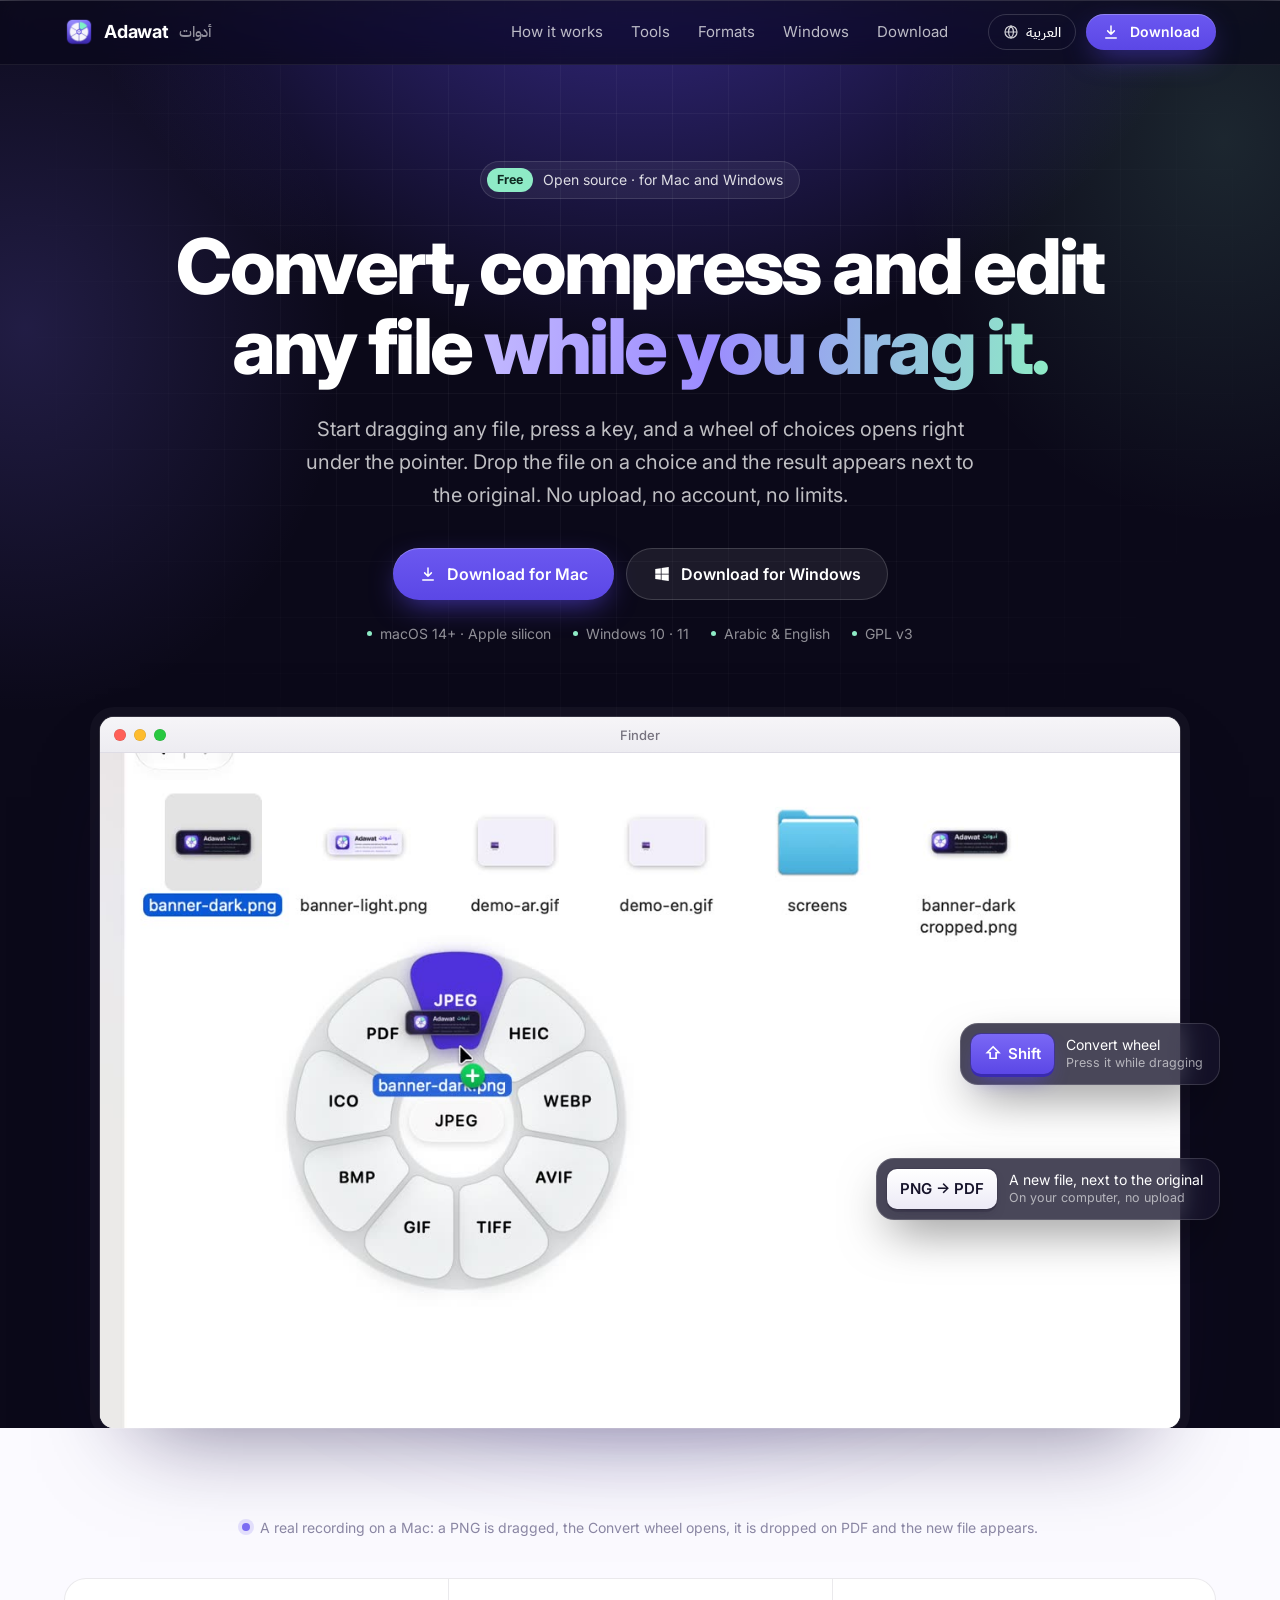
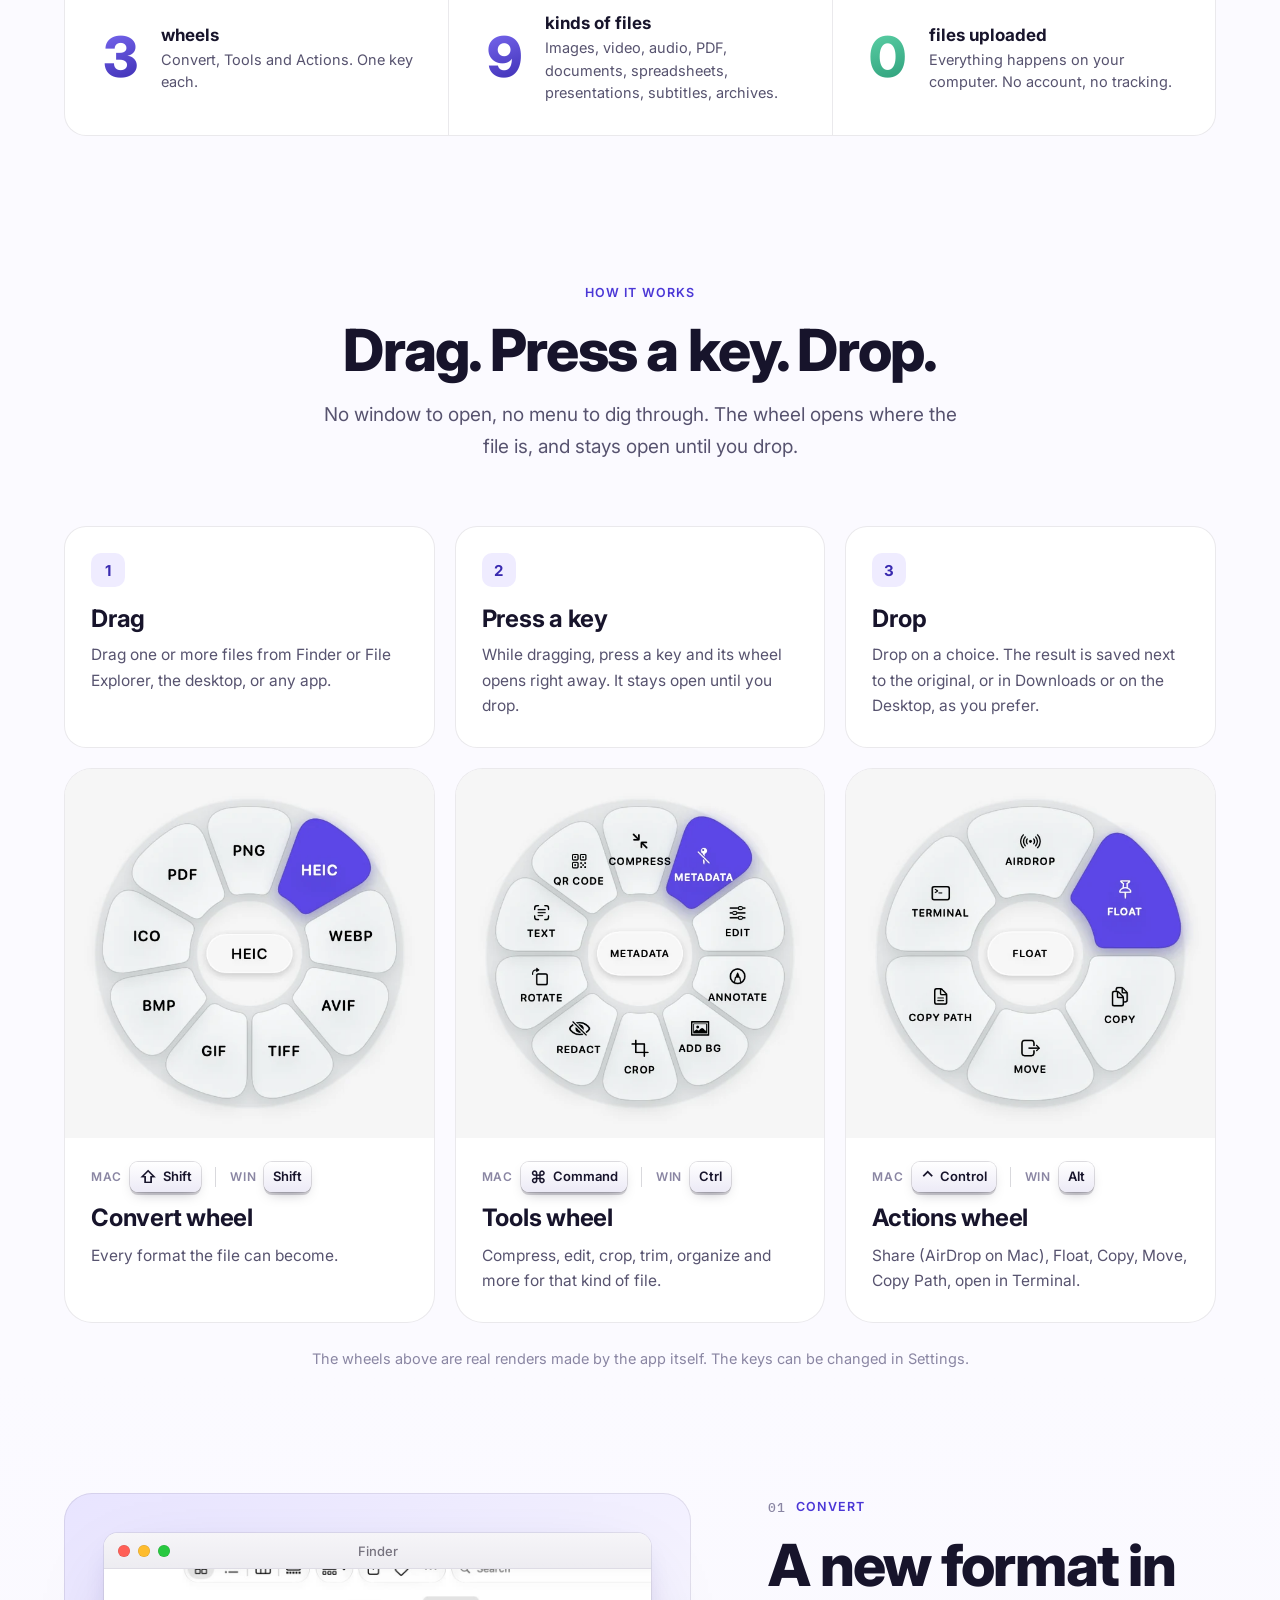
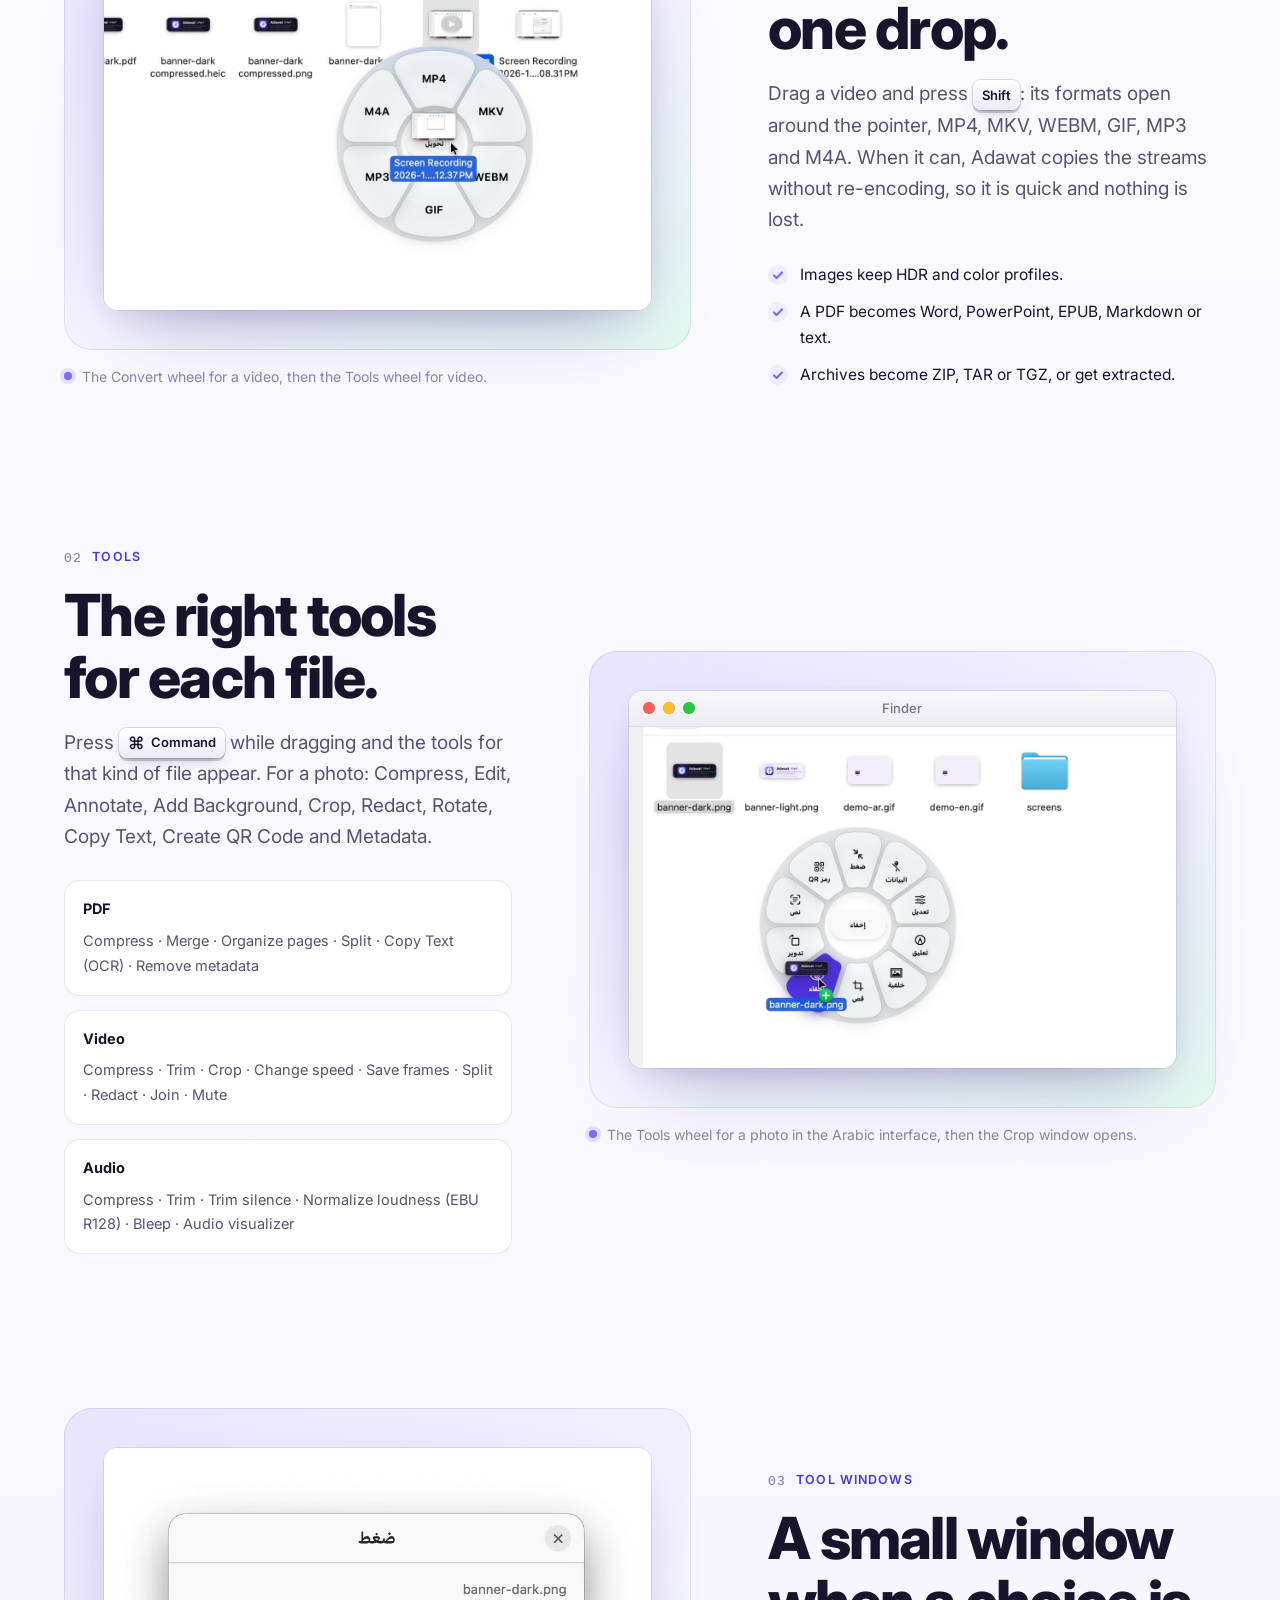
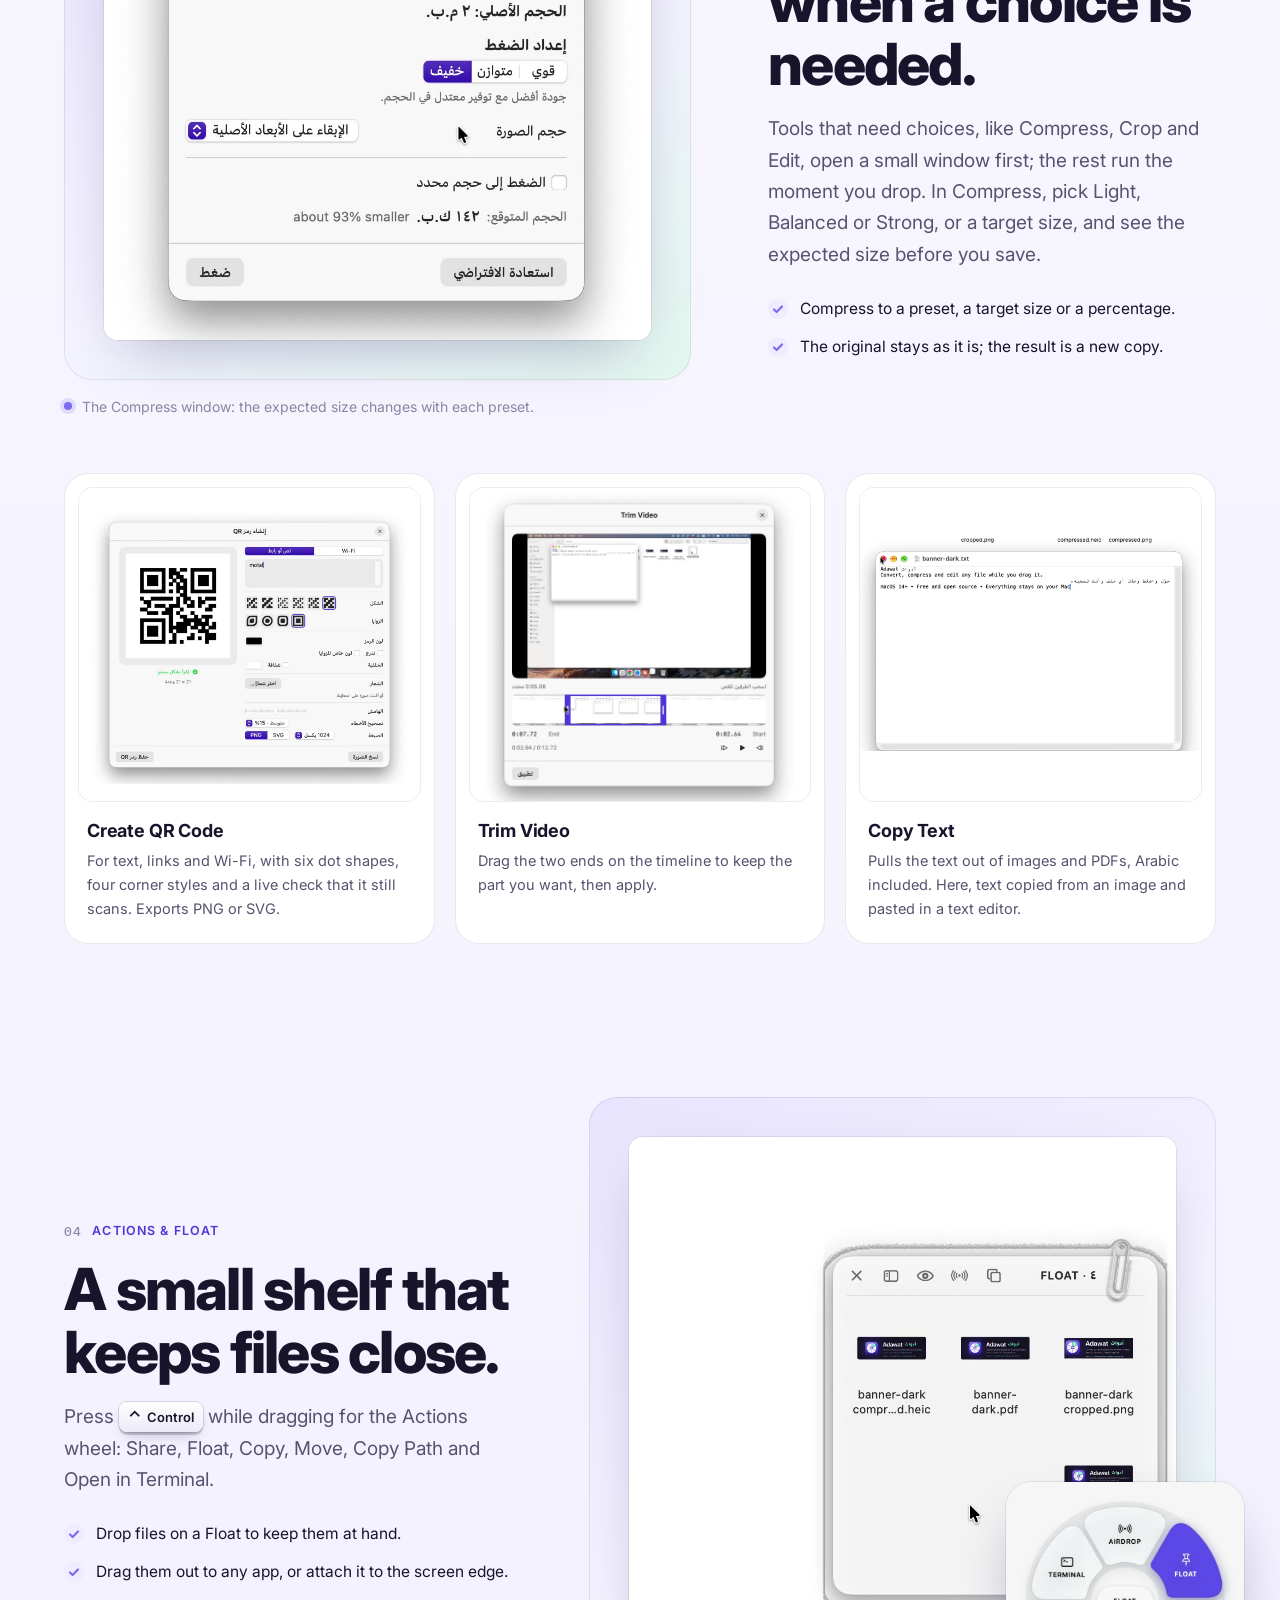
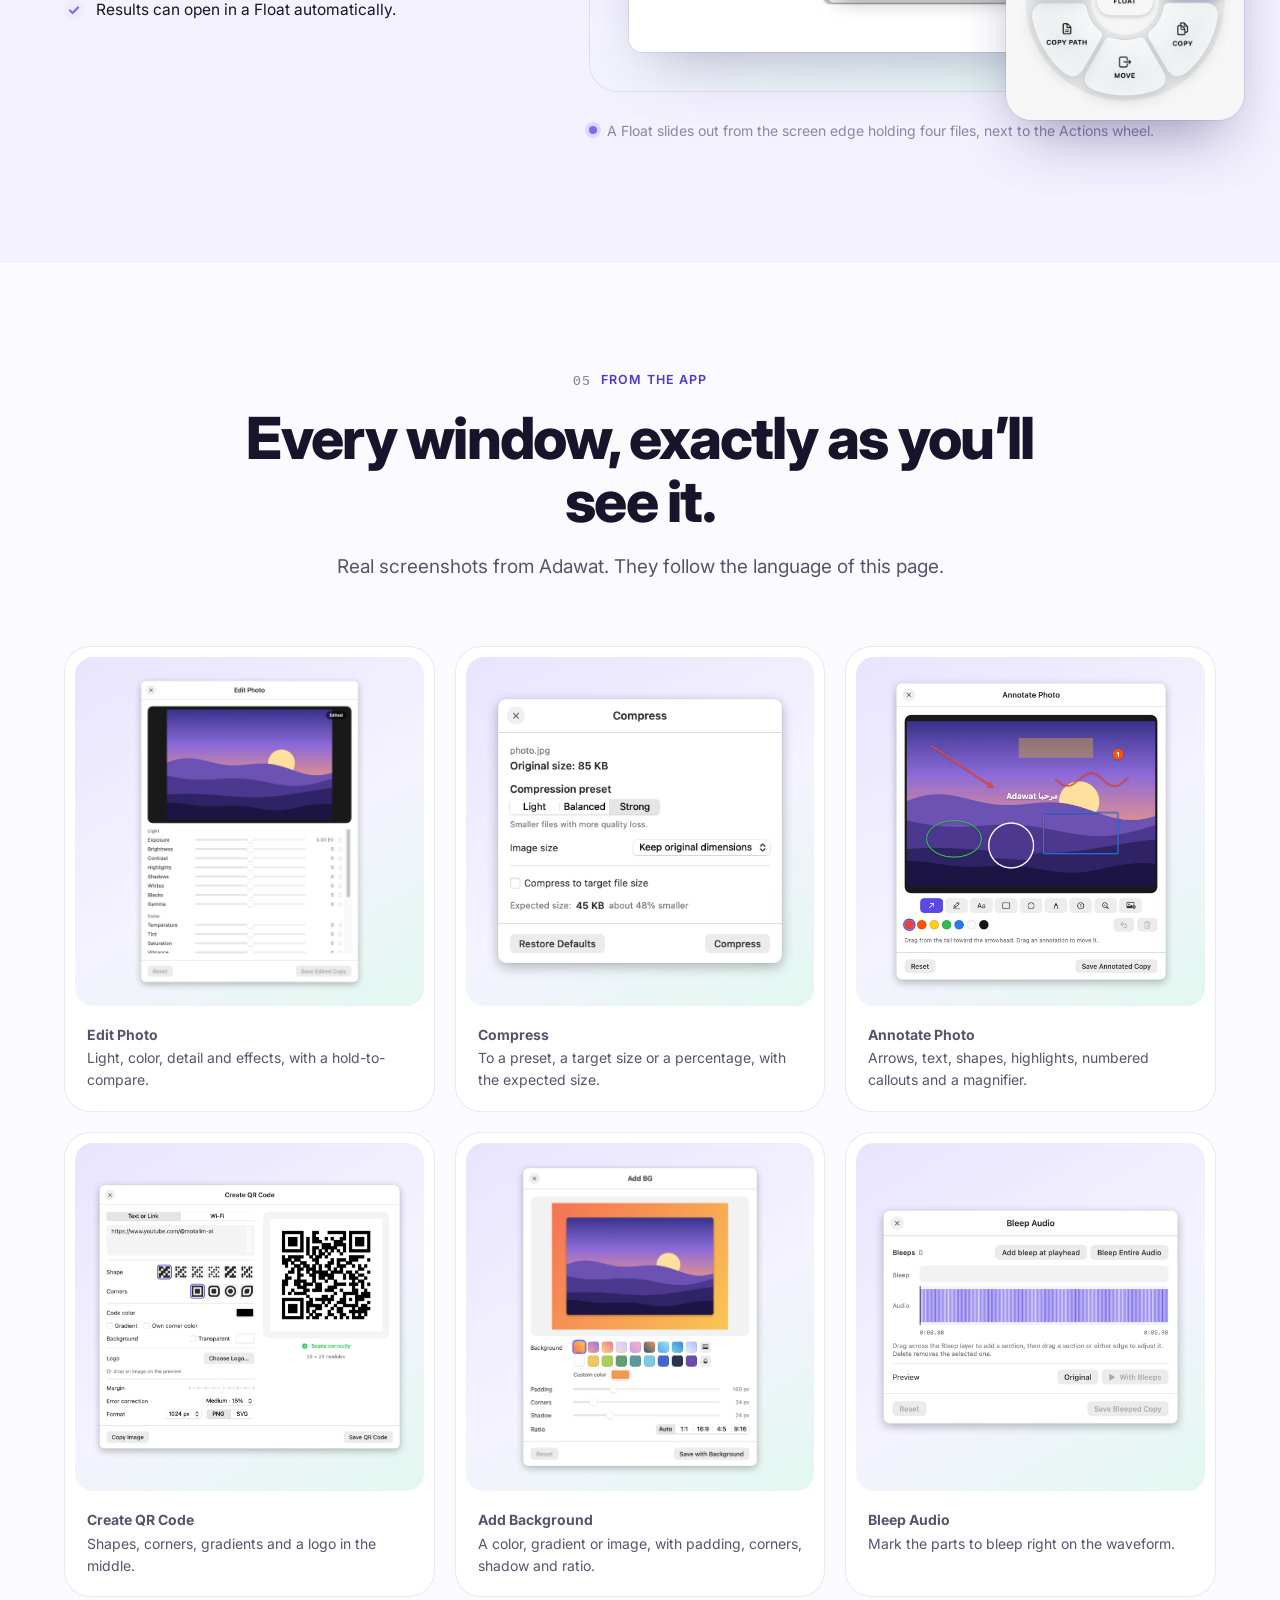
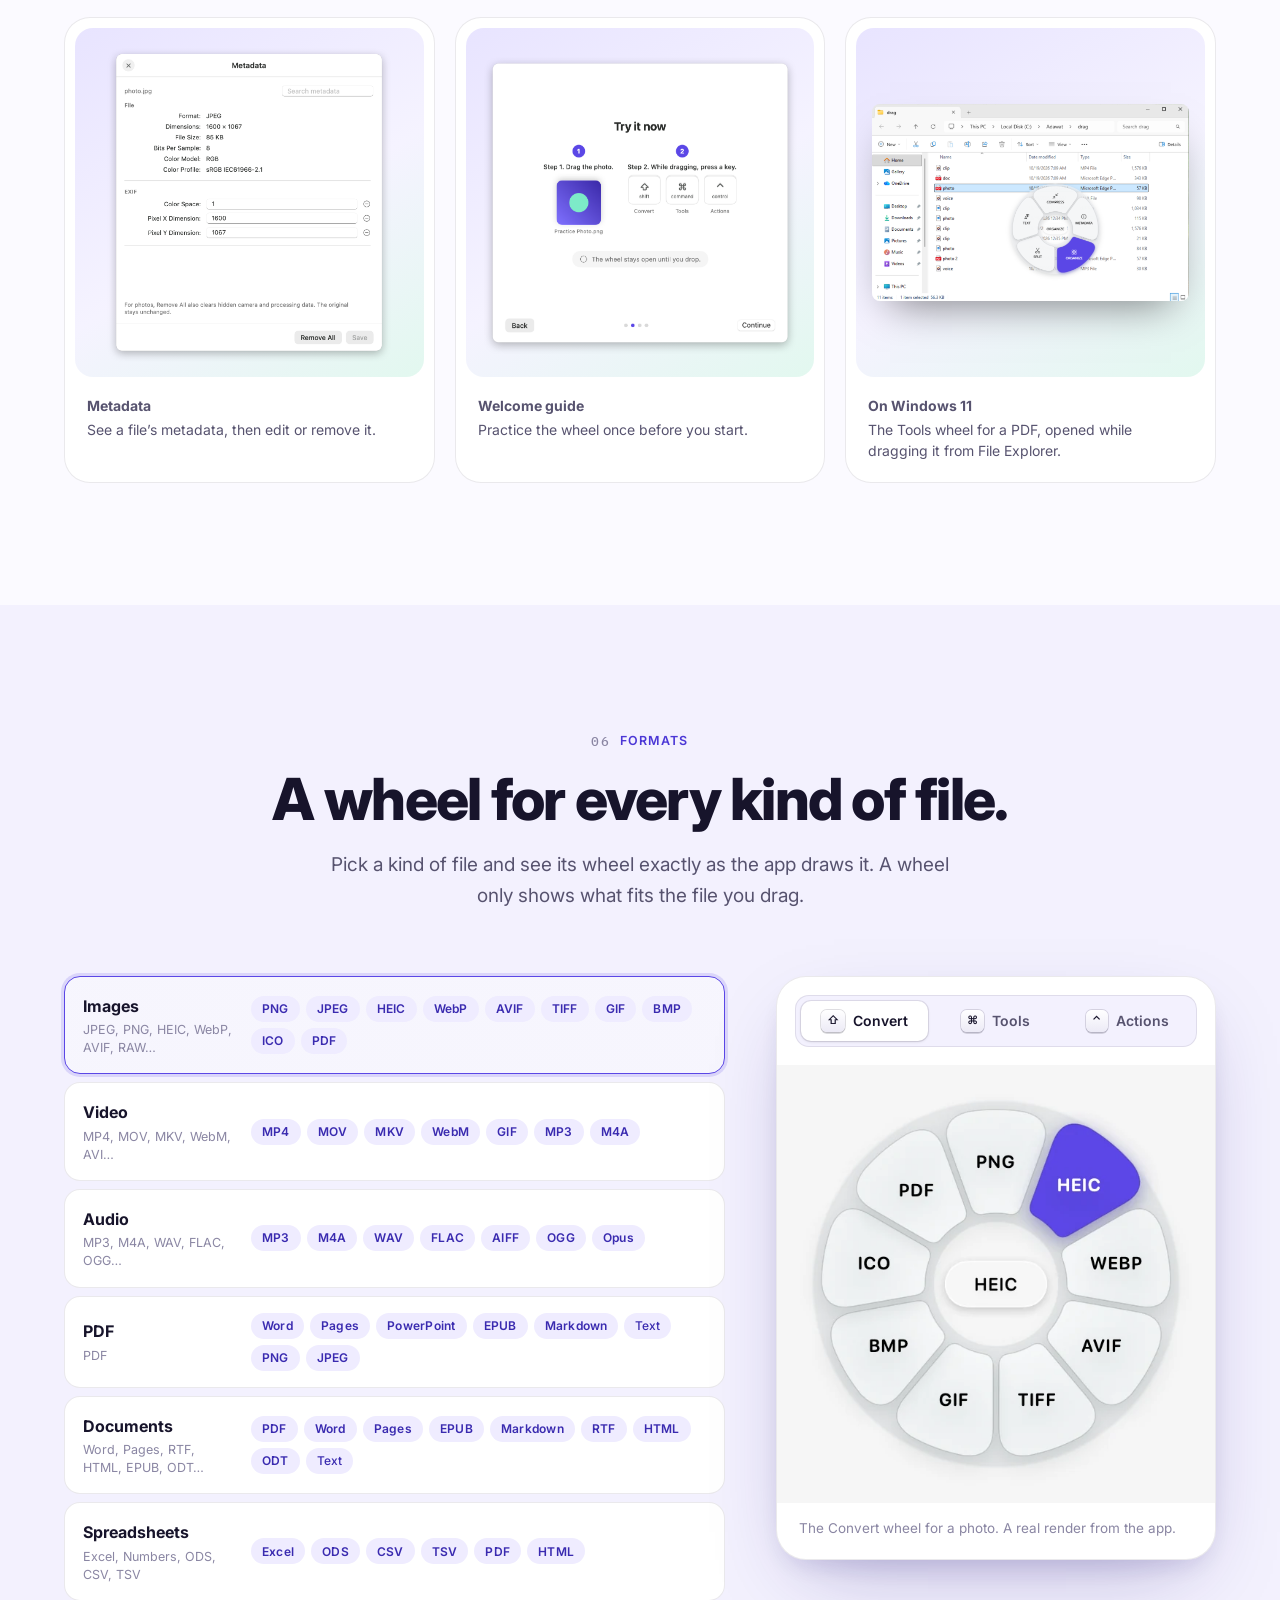
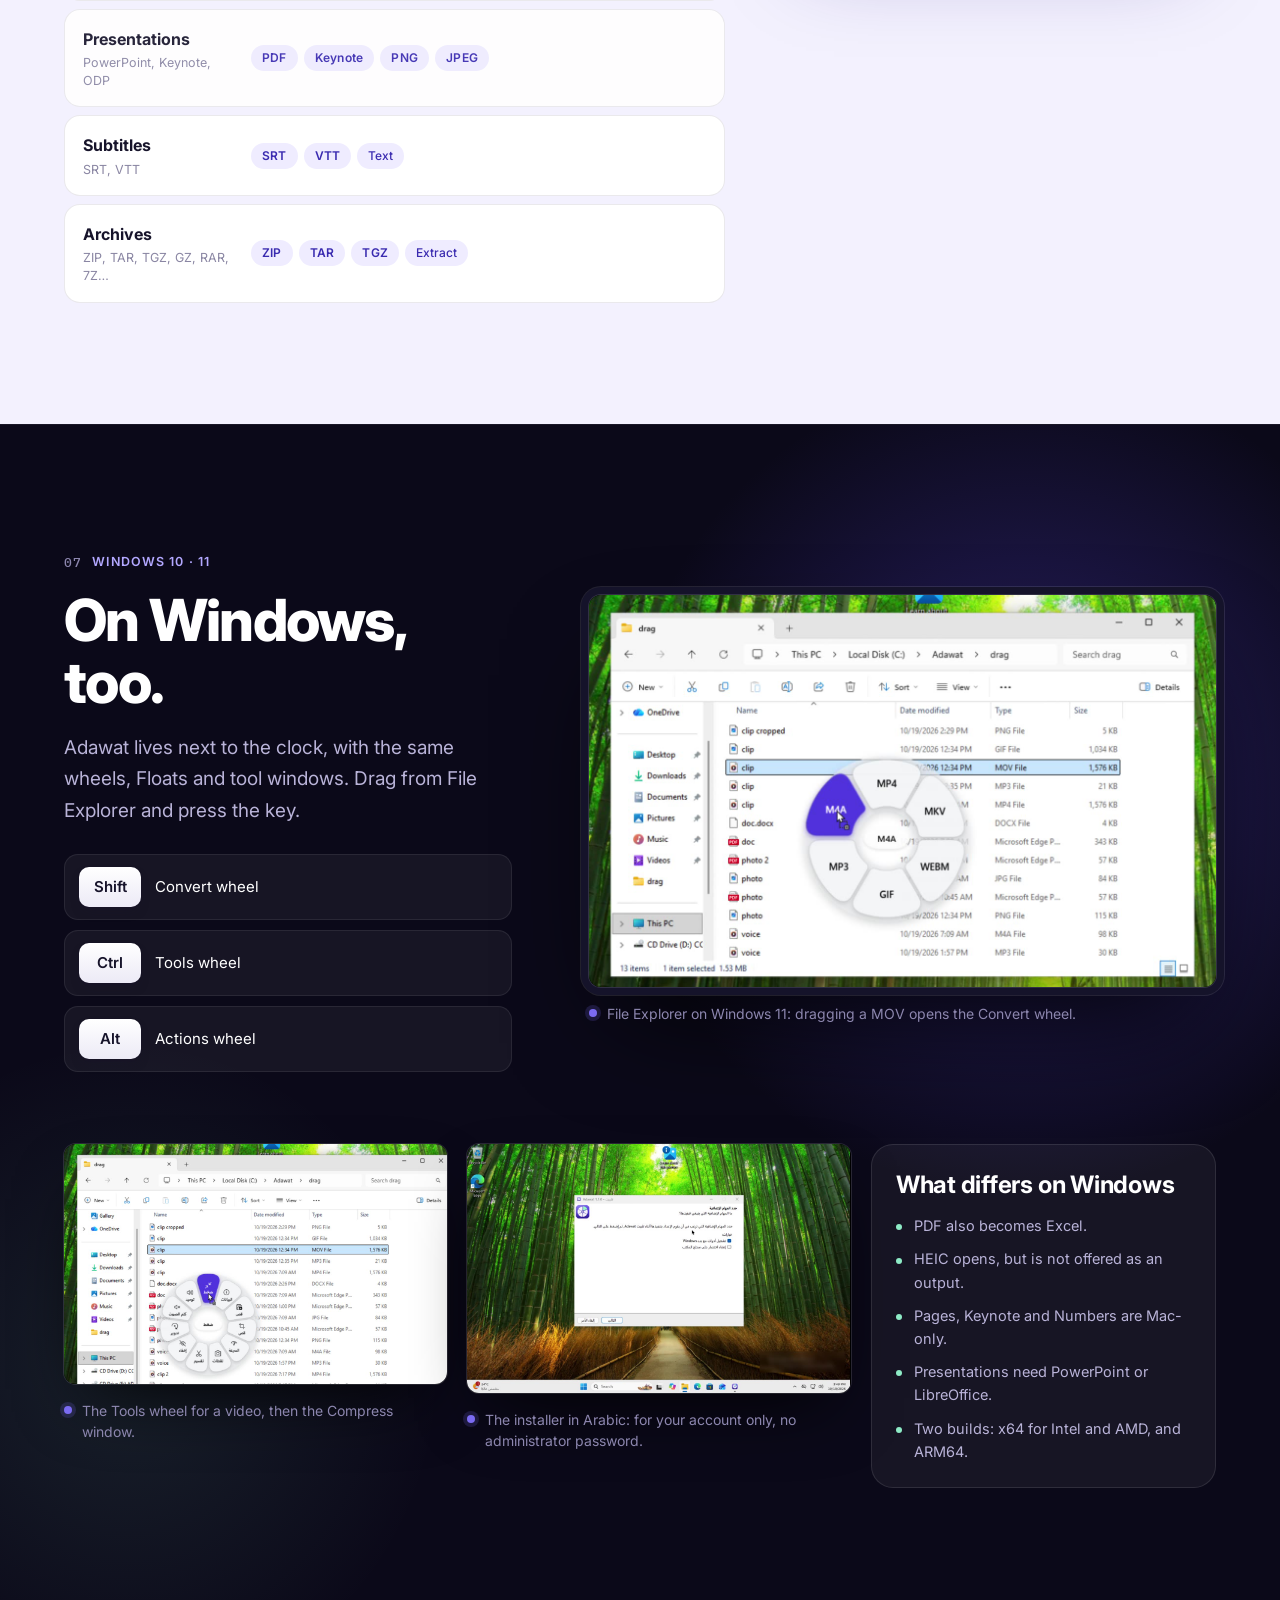
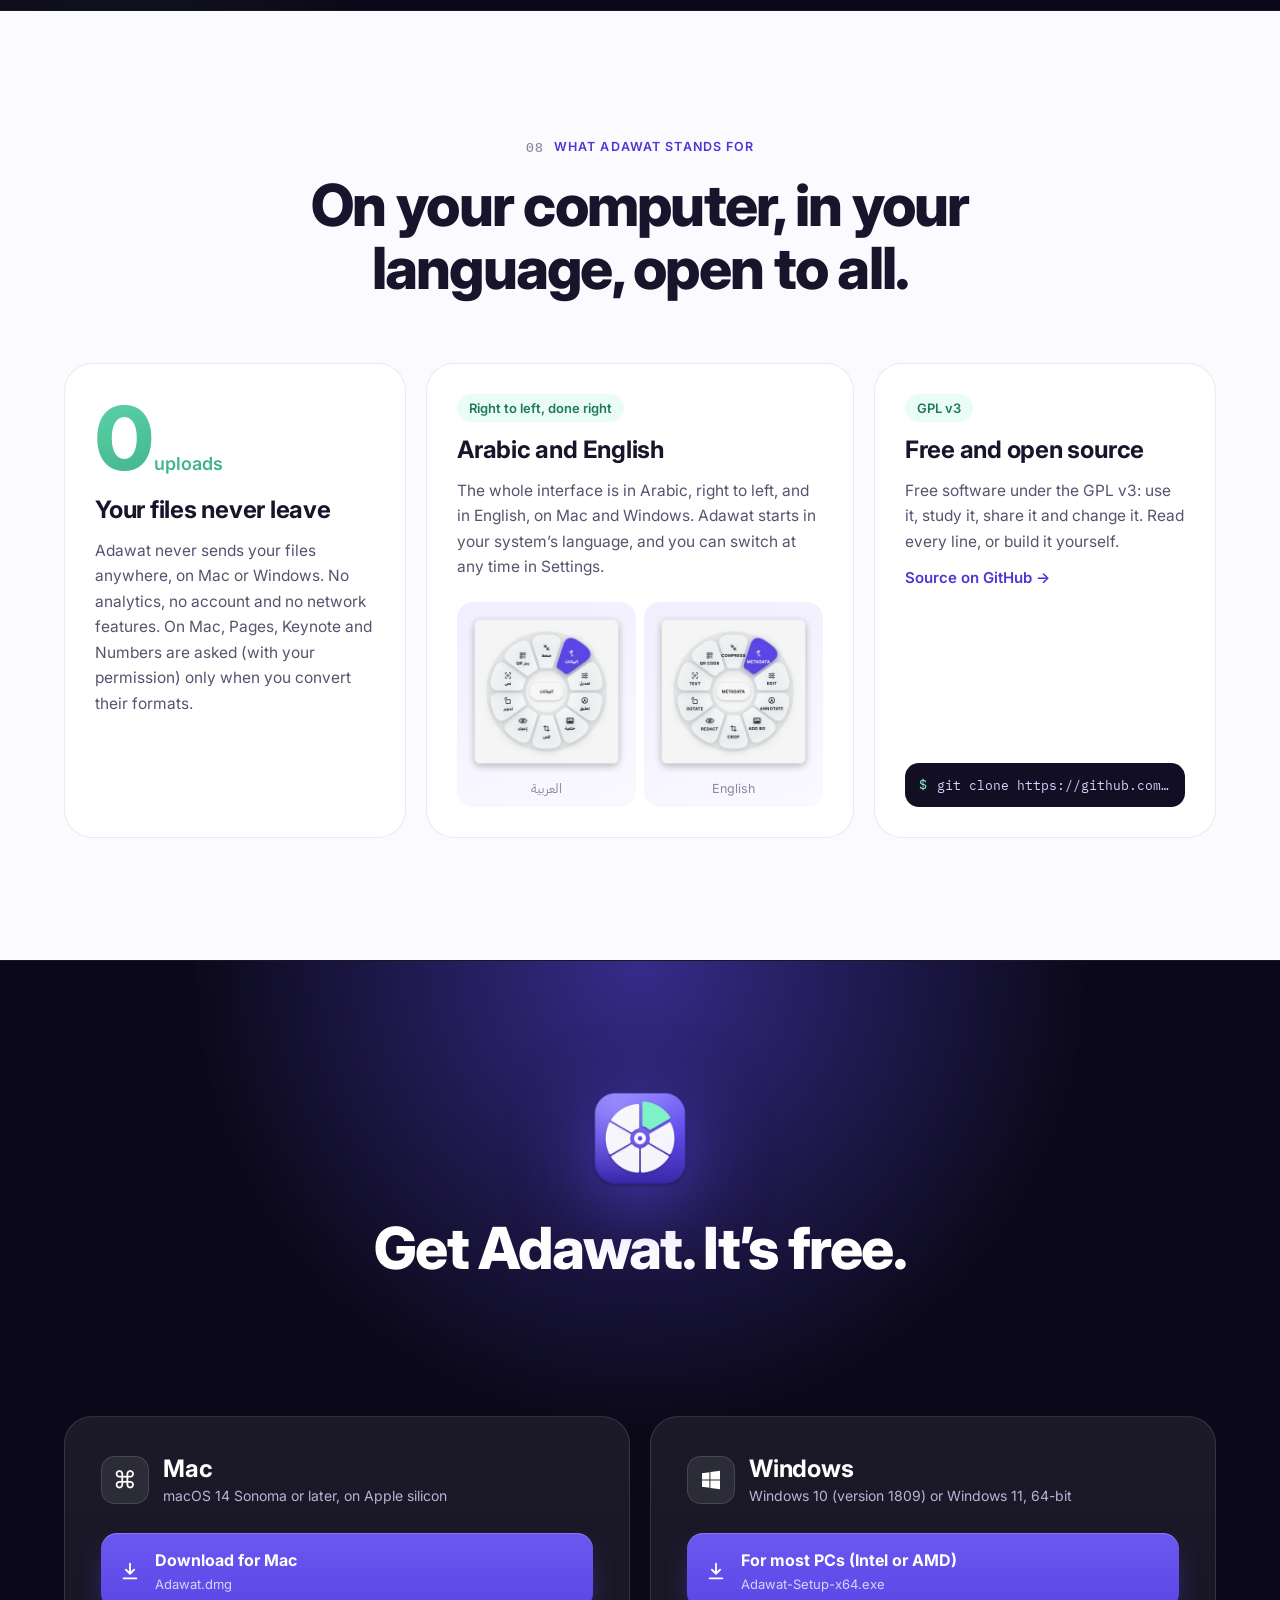
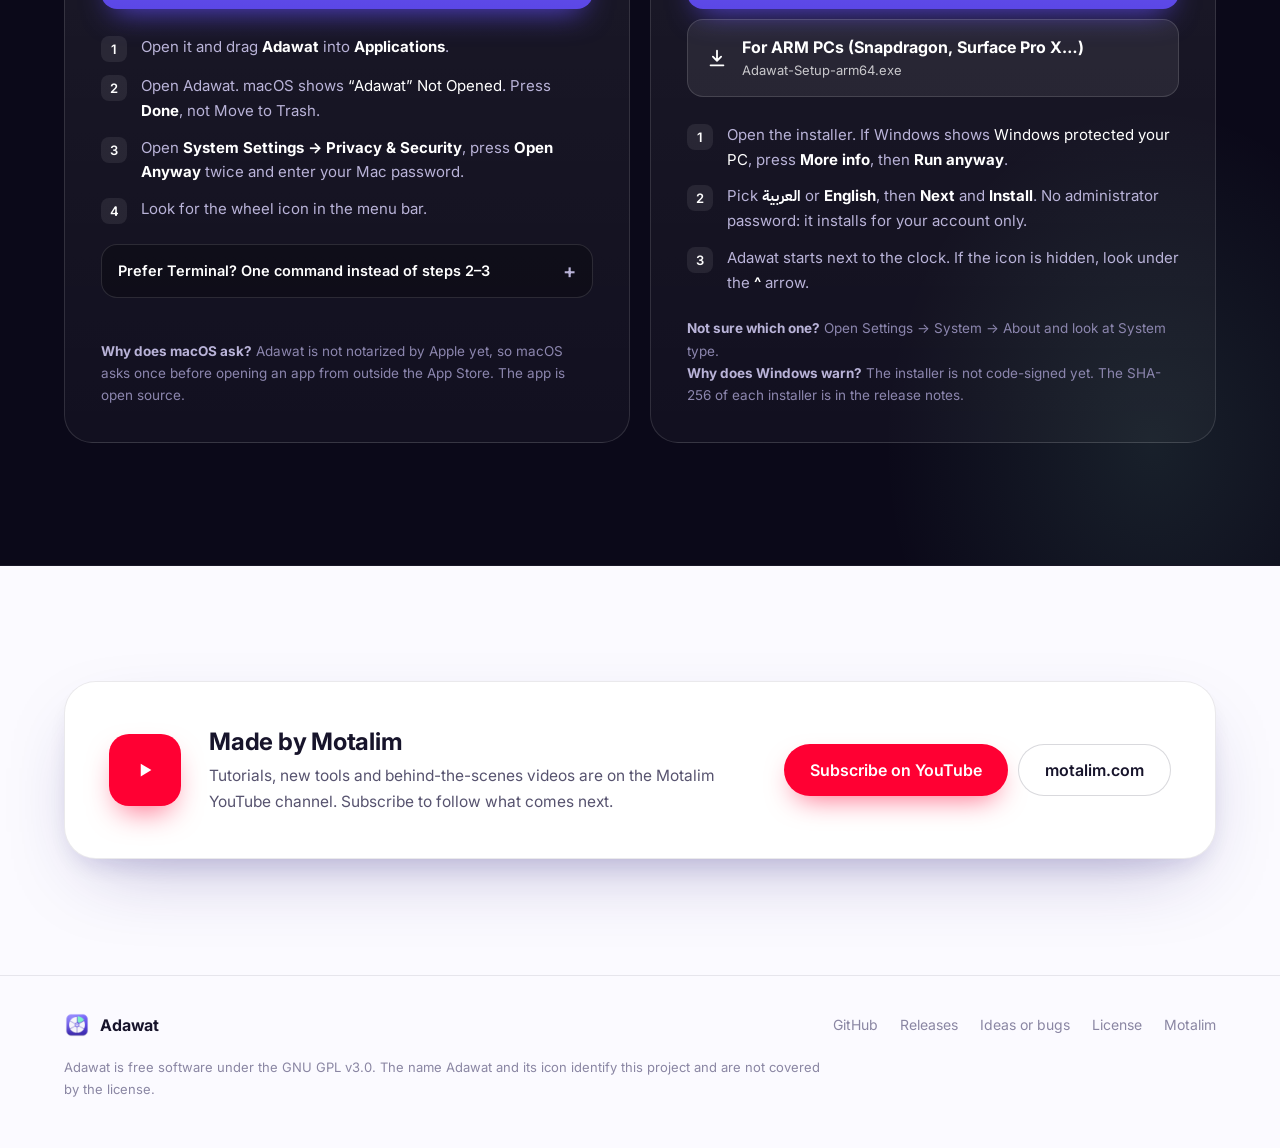
==== docs/index.html @ 82d5323a "Landing page for GitHub Pages, built from real app recordings and wheels" ====
<!doctype html>
<html lang="ar" dir="rtl">
<head>
<meta charset="utf-8">
<meta name="viewport" content="width=device-width, initial-scale=1, viewport-fit=cover">
<title>أدوات · Adawat</title>
<meta name="description" content="أدوات تطبيق مجاني ومفتوح المصدر للماك و Windows: اسحب أي ملف واضغط مفتاحًا، فتظهر عجلة اختيارات تحت المؤشر. حوّل واضغط وعدّل ملفاتك على جهازك، بلا رفع ولا حساب. Adawat: convert, compress and edit any file while you drag it.">
<meta name="theme-color" content="#0B0919">
<meta property="og:type" content="website">
<meta property="og:title" content="Adawat · أدوات">
<meta property="og:description" content="Convert, compress and edit any file while you drag it. Free and open source for Mac and Windows. حوّل واضغط وعدّل أي ملف وأنت تسحبه.">
<meta property="og:url" content="https://motalim-ai.github.io/adawat/">
<meta property="og:image" content="https://motalim-ai.github.io/adawat/media/banner-light.png">
<meta property="og:image:width" content="3200">
<meta property="og:image:height" content="1040">
<meta name="twitter:card" content="summary_large_image">
<meta name="twitter:image" content="https://motalim-ai.github.io/adawat/media/banner-light.png">
<link rel="icon" type="image/png" href="site/favicon-64.png">
<link rel="apple-touch-icon" href="site/icon-256.png">
<link rel="preconnect" href="https://fonts.googleapis.com">
<link rel="preconnect" href="https://fonts.gstatic.com" crossorigin>
<link rel="stylesheet" href="https://fonts.googleapis.com/css2?family=IBM+Plex+Mono:wght@400;500&family=IBM+Plex+Sans+Arabic:wght@400;500;600;700&family=Inter:wght@400;500;600;700;800&display=swap">
<script>
(function(){
  var d=document.documentElement, q=new URLSearchParams(location.search), L=q.get('lang');
  if(L!=='ar'&&L!=='en'){try{L=localStorage.getItem('adawat-lang')}catch(e){}}
  if(L!=='ar'&&L!=='en'){L=((navigator.languages&&navigator.languages[0])||navigator.language||'').toLowerCase().indexOf('ar')===0?'ar':'en'}
  d.lang=L; d.dir=L==='ar'?'rtl':'ltr';
  var reduce=window.matchMedia&&matchMedia('(prefers-reduced-motion: reduce)').matches;
  if(q.get('static')==='1'){d.classList.add('static')}
  else if(!reduce&&'IntersectionObserver' in window){d.classList.add('anim')}
  if(/Windows/i.test(navigator.userAgent)){d.classList.add('is-win')}
})();
</script>
<style>
:root{
  --violet:#5B47E6; --violet-deep:#3A2BB0; --violet-light:#7B6BF2; --mint:#8EEBC6; --ink:#17142B;
  --bg:#FBFAFF; --bg-alt:#F3F1FE; --surface:#FFFFFF; --text:#17142B; --muted:#57536F; --faint:#8A86A3;
  --line:rgba(23,20,43,.09); --line-strong:rgba(23,20,43,.16);
  --accent:#4B37D6; --chip:#EFECFF; --chip-text:#3A2BB0;
  --stage:linear-gradient(150deg,#E8E4FF 0%,#F5F3FF 55%,#E2F8EF 100%);
  --tile:linear-gradient(160deg,#F1EEFF 0%,#FAF9FF 100%);
  --shadow-lg:0 30px 80px -30px rgba(40,25,120,.35),0 12px 30px -12px rgba(40,25,120,.18);
  --radius:22px; --num-grad:linear-gradient(160deg,#7B6BF2,#3A2BB0);
  color-scheme:light;
}
@media (prefers-color-scheme: dark){
  :root:not([data-theme="light"]){
    --bg:#0C0A18; --bg-alt:#110E21; --surface:#17142B; --text:#F2F0FF; --muted:#ADA8C8; --faint:#7E799C;
    --line:rgba(255,255,255,.08); --line-strong:rgba(255,255,255,.16);
    --accent:#A99DFF; --chip:rgba(123,107,242,.16); --chip-text:#C9C1FF;
    --stage:linear-gradient(150deg,#2A2361 0%,#191531 55%,#123530 100%);
    --tile:linear-gradient(160deg,#1E1A3A 0%,#15122A 100%);
    --shadow-lg:0 30px 80px -30px rgba(0,0,0,.7),0 12px 30px -12px rgba(0,0,0,.5);
    --num-grad:linear-gradient(160deg,#B3A8FF,#7B6BF2);
    color-scheme:dark;
  }
}
:root[data-theme="dark"]{
  --bg:#0C0A18; --bg-alt:#110E21; --surface:#17142B; --text:#F2F0FF; --muted:#ADA8C8; --faint:#7E799C;
  --line:rgba(255,255,255,.08); --line-strong:rgba(255,255,255,.16);
  --accent:#A99DFF; --chip:rgba(123,107,242,.16); --chip-text:#C9C1FF;
  --stage:linear-gradient(150deg,#2A2361 0%,#191531 55%,#123530 100%);
  --tile:linear-gradient(160deg,#1E1A3A 0%,#15122A 100%);
  --shadow-lg:0 30px 80px -30px rgba(0,0,0,.7),0 12px 30px -12px rgba(0,0,0,.5);
  --num-grad:linear-gradient(160deg,#B3A8FF,#7B6BF2);
  color-scheme:dark;
}
/* bands that are always dark (hero, Windows, download) */
.dark{
  --bg:#0B0919; --surface:rgba(255,255,255,.05); --text:#FFFFFF; --muted:#B9B3D8; --faint:#8C86AE;
  --line:rgba(255,255,255,.10); --line-strong:rgba(255,255,255,.18);
  --accent:#B3A8FF; --chip:rgba(255,255,255,.08); --chip-text:#E4E0FF;
  color:var(--text);
}
html[lang="ar"]{--font:"IBM Plex Sans Arabic","Inter",system-ui,sans-serif}
html[lang="en"]{--font:"Inter","IBM Plex Sans Arabic",system-ui,sans-serif}
html[lang="ar"] .en, html[lang="en"] .ar{display:none!important}

*,*::before,*::after{box-sizing:border-box}
*{margin:0;padding:0}
html,body{overflow-x:clip}
html{-webkit-text-size-adjust:100%;scroll-behavior:smooth;scroll-padding-top:80px}
body{background:var(--bg);color:var(--text);font-family:var(--font);font-size:17px;line-height:1.65;-webkit-font-smoothing:antialiased;text-rendering:optimizeLegibility}
html[lang="ar"] body{line-height:1.8}
img,video{display:block;max-width:100%;height:auto}
a{color:inherit;text-decoration:none}
button{font:inherit;color:inherit;background:none;border:0;cursor:pointer}
:focus-visible{outline:3px solid var(--violet-light);outline-offset:3px;border-radius:8px}
.wrap{max-width:1200px;margin-inline:auto;padding-inline:24px}
.sr{position:absolute;width:1px;height:1px;overflow:hidden;clip:rect(0 0 0 0);white-space:nowrap}
.ltr{direction:ltr;unicode-bidi:isolate}
kbd,.key{font-family:"Inter",system-ui,sans-serif;direction:ltr;unicode-bidi:isolate}
code,pre{font-family:"IBM Plex Mono",ui-monospace,monospace;direction:ltr;unicode-bidi:isolate}

/* ---------- Nav ---------- */
.nav{position:sticky;top:0;z-index:50;background:rgba(11,9,25,.72);backdrop-filter:saturate(1.6) blur(18px);-webkit-backdrop-filter:saturate(1.6) blur(18px);border-bottom:1px solid rgba(255,255,255,.07);color:#fff}
.nav .wrap{display:flex;align-items:center;gap:28px;height:64px}
.brand{display:flex;align-items:center;gap:10px;font-weight:700;font-size:18px;letter-spacing:-.01em}
.brand img{width:30px;height:30px;border-radius:8px}
.brand .sub{font-weight:500;color:rgba(255,255,255,.55);font-size:15px}
.nav-links{display:flex;gap:4px;margin-inline-start:auto}
.nav-links a{padding:8px 12px;border-radius:999px;font-size:15px;color:rgba(255,255,255,.72);transition:color .2s,background .2s}
.nav-links a:hover{color:#fff;background:rgba(255,255,255,.07)}
.nav-tools{display:flex;align-items:center;gap:10px}
.lang-btn{display:inline-flex;align-items:center;gap:7px;height:36px;padding:0 14px;border-radius:999px;border:1px solid rgba(255,255,255,.16);font-size:14px;font-weight:500;color:#fff;transition:background .2s}
.lang-btn:hover{background:rgba(255,255,255,.08)}
.lang-btn svg{width:16px;height:16px;opacity:.8}
.btn{display:inline-flex;align-items:center;justify-content:center;gap:10px;height:52px;padding:0 26px;border-radius:999px;font-weight:600;font-size:16px;white-space:nowrap;transition:transform .2s ease,box-shadow .2s ease,background .2s}
.btn svg{width:18px;height:18px;flex:none}
.btn-primary{background:linear-gradient(180deg,#6B58F0,#5B47E6);color:#fff;box-shadow:0 1px 0 rgba(255,255,255,.25) inset,0 10px 30px -8px rgba(91,71,230,.75)}
.btn-primary:hover{transform:translateY(-1px);box-shadow:0 1px 0 rgba(255,255,255,.25) inset,0 16px 40px -10px rgba(91,71,230,.9)}
.btn-ghost{background:rgba(255,255,255,.07);color:#fff;border:1px solid rgba(255,255,255,.16)}
.btn-ghost:hover{background:rgba(255,255,255,.12)}
.btn-sm{height:36px;padding:0 16px;font-size:14px}
.btn-light{background:var(--surface);color:var(--text);border:1px solid var(--line-strong)}
.btn-light:hover{border-color:var(--violet-light)}

/* ---------- Hero ---------- */
.hero{position:relative;background:#0B0919;color:#fff;margin-top:-64px;padding-top:160px;isolation:isolate}
.hero-bg{position:absolute;inset:0;overflow:hidden;z-index:-1;pointer-events:none}
.hero-bg::before{content:"";position:absolute;inset:-10% -10% 0;background:
  radial-gradient(55% 45% at 50% 0%,rgba(91,71,230,.62),transparent 70%),
  radial-gradient(30% 35% at 88% 18%,rgba(142,235,198,.13),transparent 70%),
  radial-gradient(30% 35% at 10% 30%,rgba(123,107,242,.20),transparent 70%)}
.hero-bg::after{content:"";position:absolute;inset:0;background-image:linear-gradient(rgba(255,255,255,.045) 1px,transparent 1px),linear-gradient(90deg,rgba(255,255,255,.045) 1px,transparent 1px);background-size:56px 56px;-webkit-mask-image:radial-gradient(70% 60% at 50% 20%,#000 20%,transparent 75%);mask-image:radial-gradient(70% 60% at 50% 20%,#000 20%,transparent 75%)}
.hero-copy{text-align:center;max-width:1180px;margin-inline:auto}
.pill{display:inline-flex;align-items:center;gap:10px;padding:6px 16px 6px 6px;border-radius:999px;background:rgba(255,255,255,.06);border:1px solid rgba(255,255,255,.12);font-size:14px;color:rgba(255,255,255,.85)}
html[dir="rtl"] .pill{padding:6px 6px 6px 16px}
.pill b{display:inline-flex;align-items:center;height:24px;padding:0 10px;border-radius:999px;background:var(--mint);color:#0F2A22;font-size:12.5px;font-weight:700}
.hero h1{margin-top:28px;font-size:clamp(38px,6vw,78px);line-height:1.04;font-weight:800;letter-spacing:-.035em}
html[lang="ar"] .hero h1{font-weight:700;letter-spacing:0;line-height:1.28;font-size:clamp(40px,6.6vw,84px)}
.glow-text{background:linear-gradient(95deg,#C3B9FF 0%,#9C8CFF 40%,#8EEBC6 100%);-webkit-background-clip:text;background-clip:text;color:transparent}
.hero-sub{margin:26px auto 0;max-width:680px;font-size:clamp(17px,1.6vw,20px);color:rgba(255,255,255,.74)}
.hero-cta{display:flex;justify-content:center;gap:12px;margin-top:36px;flex-wrap:wrap}
.is-win .hero-cta .cta-mac{order:2}
.is-win .hero-cta .cta-mac{background:rgba(255,255,255,.07);box-shadow:none;border:1px solid rgba(255,255,255,.16)}
.is-win .hero-cta .cta-win{background:linear-gradient(180deg,#6B58F0,#5B47E6);border-color:transparent;box-shadow:0 10px 30px -8px rgba(91,71,230,.75)}
.hero-meta{display:flex;justify-content:center;flex-wrap:wrap;gap:6px 22px;margin-top:22px;font-size:14px;color:rgba(255,255,255,.55)}
.hero-meta>span{display:inline-flex;align-items:center;gap:8px}
.hero-meta>span::before{content:"";width:5px;height:5px;border-radius:50%;background:var(--mint)}
.hero-stage{position:relative;max-width:1080px;margin:72px auto 0;margin-bottom:calc(-1 * clamp(70px,15vw,230px))}
.hero-stage::before{content:"";position:absolute;inset:8% 6% -4%;background:radial-gradient(closest-side,rgba(91,71,230,.75),rgba(91,71,230,0));filter:blur(50px);z-index:-1}
.key-float{position:absolute;top:43%;right:-40px;display:flex;align-items:center;gap:12px;padding:10px 16px 10px 10px;border-radius:18px;background:rgba(23,20,43,.78);border:1px solid rgba(255,255,255,.14);backdrop-filter:blur(14px);-webkit-backdrop-filter:blur(14px);box-shadow:0 20px 50px -15px rgba(0,0,0,.6);color:#fff;font-size:14px;line-height:1.35}
html[dir="rtl"] .key-float{padding:10px 10px 10px 16px}
.key-float small{display:block;color:rgba(255,255,255,.6);font-size:12.5px}
.key-float.k2{top:62%}

/* keycaps */
.key{display:inline-flex;align-items:center;justify-content:center;gap:6px;min-width:44px;height:40px;padding:0 13px;border-radius:10px;font-size:15px;font-weight:600;color:#17142B;background:linear-gradient(180deg,#FFFFFF,#ECEAF6);box-shadow:0 0 0 1px rgba(23,20,43,.14),0 3px 0 rgba(23,20,43,.18),0 6px 14px -6px rgba(23,20,43,.35);white-space:nowrap}
.key .g{font-size:17px}
.key.sm{height:30px;min-width:34px;padding:0 9px;font-size:13px;border-radius:8px}
.key.violet{background:linear-gradient(180deg,#7A68F5,#5B47E6);color:#fff;box-shadow:0 0 0 1px rgba(58,43,176,.6),0 3px 0 #3A2BB0,0 10px 20px -8px rgba(91,71,230,.8)}

/* window frame around real recordings */
.win{position:relative;border-radius:14px;overflow:hidden;background:#fff;box-shadow:0 0 0 1px rgba(255,255,255,.10),0 0 0 1px rgba(23,20,43,.10),var(--shadow-lg)}
.dark .win{box-shadow:0 0 0 1px rgba(255,255,255,.14),0 40px 90px -40px rgba(20,10,60,.55),0 0 0 10px rgba(255,255,255,.035)}
.win-bar{direction:ltr;display:flex;align-items:center;gap:8px;height:36px;padding:0 14px;background:linear-gradient(180deg,#F6F5F8,#EDECF1);border-bottom:1px solid #DEDCE5;position:relative}
.win-bar i{width:12px;height:12px;border-radius:50%;background:#FF5F57;box-shadow:inset 0 0 0 .5px rgba(0,0,0,.15)}
.win-bar i:nth-child(2){background:#FEBC2E}.win-bar i:nth-child(3){background:#28C840}
.win-bar span{position:absolute;left:0;right:0;text-align:center;font:500 13px/36px "Inter",system-ui,sans-serif;color:#77737F;pointer-events:none}
.win video,.screen video{width:100%;height:auto;background:#fff}
.screen{position:relative;border-radius:14px;overflow:hidden;background:#fff;box-shadow:0 0 0 1px rgba(23,20,43,.08),0 24px 60px -24px rgba(30,20,90,.35)}
.stage{position:relative;border-radius:28px;padding:clamp(14px,3.2vw,40px);background:var(--stage);box-shadow:inset 0 0 0 1px var(--line)}
.pc{border-radius:12px;overflow:hidden;background:#0d0d0d;padding:0;box-shadow:0 0 0 1px rgba(255,255,255,.12),0 0 0 8px #15132A,0 0 0 9px rgba(255,255,255,.10),0 50px 110px -30px rgba(0,0,0,.9)}
.pc video{width:100%;height:auto;background:#000}

.cap{display:flex;gap:10px;align-items:flex-start;margin-top:16px;font-size:14px;color:var(--faint);line-height:1.5}
.cap::before{content:"";flex:none;width:8px;height:8px;margin-top:6px;border-radius:50%;background:var(--violet-light);box-shadow:0 0 0 4px rgba(123,107,242,.18)}
.hero .cap{justify-content:center;color:rgba(255,255,255,.5)}

/* ---------- Generic sections ---------- */
section{position:relative}
.sec{padding:clamp(76px,9.5vw,132px) 0}
.eyebrow{display:inline-flex;align-items:center;gap:10px;font-size:14px;font-weight:600;color:var(--accent);letter-spacing:.02em}
html[lang="en"] .eyebrow{text-transform:uppercase;letter-spacing:.09em;font-size:12.5px}
.eyebrow .n{font-family:"IBM Plex Mono",monospace;font-weight:500;color:var(--faint)}
h2{font-size:clamp(32px,4.6vw,58px);line-height:1.08;font-weight:800;letter-spacing:-.03em;margin-top:14px}
html[lang="ar"] h2{font-weight:700;letter-spacing:0;line-height:1.3}
h3{font-size:clamp(20px,2vw,24px);line-height:1.3;font-weight:700;letter-spacing:-.01em}
html[lang="ar"] h3{letter-spacing:0;line-height:1.45}
.lead{font-size:clamp(17px,1.5vw,19px);color:var(--muted);margin-top:18px;max-width:640px}
.head-c{text-align:center;max-width:820px;margin-inline:auto}
.head-c .lead{margin-inline:auto}

/* stats */
.after-hero{padding-top:calc(clamp(70px,15vw,230px) + clamp(56px,7vw,96px))}
.stats{display:grid;grid-template-columns:repeat(3,1fr);gap:0;border:1px solid var(--line);border-radius:var(--radius);background:var(--surface);overflow:hidden}
.stat{padding:30px 32px;display:flex;gap:20px;align-items:center}
.stat+.stat{border-inline-start:1px solid var(--line)}
.stat .num{font-family:"Inter",sans-serif;font-size:56px;line-height:1;font-weight:800;letter-spacing:-.04em;background:var(--num-grad);-webkit-background-clip:text;background-clip:text;color:transparent;min-width:44px;text-align:center}
.stat:last-child .num{background:linear-gradient(160deg,#5ED3A8,#2B9C78);-webkit-background-clip:text;background-clip:text}
.stat b{display:block;font-size:17px}
.stat p{font-size:14.5px;color:var(--muted);line-height:1.55}

/* how it works */
.steps{display:grid;grid-template-columns:repeat(3,1fr);gap:20px;margin-top:64px;counter-reset:s}
.step{position:relative;padding:26px 26px 28px;border-radius:var(--radius);border:1px solid var(--line);background:var(--surface)}
.step .no{display:inline-flex;width:34px;height:34px;align-items:center;justify-content:center;border-radius:10px;background:var(--chip);color:var(--chip-text);font:700 15px "Inter",sans-serif}
.step h3{margin-top:16px}
.step p{margin-top:8px;color:var(--muted);font-size:15.5px}
.wheels3{display:grid;grid-template-columns:repeat(3,1fr);gap:20px;margin-top:20px}
.wcard{border-radius:28px;overflow:hidden;border:1px solid var(--line);background:var(--surface);display:flex;flex-direction:column}
.wcard .wimg{background:#F5F5F5;aspect-ratio:1/1;position:relative}
.wcard .wimg img{width:100%;height:100%;object-fit:contain}
.wcard .wbody{padding:24px 26px 28px;display:flex;flex-direction:column;gap:10px;flex:1}
.wkeys{display:flex;flex-wrap:wrap;align-items:center;gap:8px 10px;font-size:13px;color:var(--faint)}
.wkeys .os{font-size:12px;font-weight:600;text-transform:uppercase;letter-spacing:.06em;color:var(--faint);font-family:"Inter",sans-serif}
.wkeys .kg{display:inline-flex;align-items:center;gap:8px}
.wkeys .sep{width:1px;height:20px;background:var(--line-strong);margin-inline:4px}
.wcard p{color:var(--muted);font-size:15.5px}
.note{margin-top:24px;text-align:center;color:var(--faint);font-size:14.5px}

/* chapters */
.chapters{background:linear-gradient(180deg,var(--bg) 0%,var(--bg-alt) 100%)}
.chapter{display:grid;grid-template-columns:5fr 7fr;gap:clamp(36px,6vw,88px);align-items:center}
.chapter .media{order:-1}
.chapter.flip{grid-template-columns:5fr 7fr}
.chapter:not(.flip){grid-template-columns:7fr 5fr}
.chapter.flip .media{order:2}
.chapter+.chapter{margin-top:clamp(100px,12vw,170px)}
.copy .lead{max-width:none}
.ticks{list-style:none;margin-top:26px;display:grid;gap:12px}
.ticks li{display:flex;gap:12px;align-items:flex-start;font-size:15.5px;color:var(--text)}
.ticks li::before{content:"";flex:none;width:20px;height:20px;margin-top:3px;border-radius:50%;background:var(--chip) url("data:image/svg+xml,%3Csvg xmlns='http://www.w3.org/2000/svg' viewBox='0 0 20 20'%3E%3Cpath d='M6 10.5l2.6 2.5L14 7.5' fill='none' stroke='%237B6BF2' stroke-width='2.2' stroke-linecap='round' stroke-linejoin='round'/%3E%3C/svg%3E") center/20px no-repeat}
.chips{display:flex;flex-wrap:wrap;gap:6px}
.chip{display:inline-flex;align-items:center;height:28px;padding:0 11px;border-radius:999px;background:var(--chip);color:var(--chip-text);font-size:13px;font-weight:500;white-space:nowrap}
.chip.lat{font-family:"Inter",sans-serif;font-weight:600;font-size:12.5px;letter-spacing:.02em}
.kinds{margin-top:28px;display:grid;gap:14px}
.kind{padding:16px 18px;border-radius:16px;border:1px solid var(--line);background:var(--surface)}
.kind b{display:block;font-size:14.5px;margin-bottom:8px}
.kind p{font-size:14.5px;color:var(--muted);line-height:1.7}
.inline-keys{display:inline-flex;gap:6px;vertical-align:middle;margin-inline:2px}
.tiles3{display:grid;grid-template-columns:repeat(3,1fr);gap:20px;margin-top:clamp(36px,5vw,56px)}
.tile{border-radius:24px;padding:14px 14px 22px;background:var(--surface);border:1px solid var(--line)}
.tile .screen{aspect-ratio:1/0.92;box-shadow:0 0 0 1px rgba(23,20,43,.08)}
.tile .screen video{height:100%;object-fit:contain}
.tile h3{font-size:18px;margin:18px 8px 0}
.tile p{font-size:14.5px;color:var(--muted);margin:6px 8px 0}
.float-wheel{position:absolute;width:38%;max-width:240px;aspect-ratio:1/1;bottom:-28px;inset-inline-end:-28px;border-radius:26px;overflow:hidden;background:#F5F5F5;box-shadow:0 0 0 1px rgba(23,20,43,.08),0 30px 60px -20px rgba(30,20,90,.45)}
.float-wheel img{width:100%;height:100%}

/* gallery */
.gallery{display:grid;grid-template-columns:repeat(3,minmax(0,1fr));gap:20px;margin-top:64px}
.shot{border-radius:26px;background:var(--surface);border:1px solid var(--line);padding:10px 10px 20px;display:flex;flex-direction:column;transition:transform .3s ease,box-shadow .3s ease}
.shot:hover{transform:translateY(-3px);box-shadow:var(--shadow-lg)}
.shot .simg{aspect-ratio:1/1;border-radius:18px;background:var(--stage);display:flex;align-items:center;justify-content:center;padding:clamp(6px,1.2vw,14px);overflow:hidden}
.shot img{max-width:100%;max-height:100%;width:auto;height:auto;object-fit:contain}
.shot .simg.wide{padding:clamp(10px,1.4vw,16px)}
.shot .simg.wide img{border-radius:8px;box-shadow:0 20px 40px -18px rgba(0,0,0,.5)}
.shot figcaption{margin-top:16px;padding-inline:12px}
.swipe{display:none;justify-content:center;align-items:center;gap:8px;margin-top:8px;font-size:13px;color:var(--faint)}
.shot figcaption b{display:block;font-size:16px}
.shot figcaption span{display:block;font-size:14px;color:var(--muted);line-height:1.55;margin-top:2px}

/* formats explorer */
.explorer{display:grid;grid-template-columns:minmax(0,1fr) minmax(0,440px);gap:clamp(28px,4vw,56px);margin-top:64px;align-items:start}
.kinds-list{display:grid;gap:8px}
.krow{display:grid;grid-template-columns:150px minmax(0,1fr);gap:18px;align-items:center;text-align:start;width:100%;padding:16px 18px;border-radius:16px;border:1px solid var(--line);background:var(--surface);transition:border-color .2s,background .2s,box-shadow .2s}
button.krow:hover{border-color:var(--line-strong)}
.krow[aria-pressed="true"]{border-color:var(--violet);box-shadow:0 0 0 3px rgba(91,71,230,.16);background:linear-gradient(0deg,rgba(91,71,230,.05),rgba(91,71,230,.05)),var(--surface)}
.krow .kn b{display:block;font-size:16px}
.krow .kn small{display:block;font-size:12.5px;color:var(--faint);line-height:1.45;margin-top:2px}
.krow .chip{height:26px;font-size:12px}
.krow.static{opacity:.92}
.wheel-panel{position:sticky;top:96px;border-radius:30px;overflow:hidden;background:var(--surface);border:1px solid var(--line);box-shadow:var(--shadow-lg)}
.wheel-panel .wimg{background:#F5F5F5;aspect-ratio:1/1}
.wheel-panel .wimg img{width:100%;height:100%;object-fit:contain;transition:opacity .25s}
.seg{display:flex;gap:4px;padding:5px;margin:18px 18px 0;border-radius:14px;background:var(--bg-alt);border:1px solid var(--line)}
.seg button{flex:1;height:40px;border-radius:10px;font-size:14px;font-weight:600;color:var(--muted);display:inline-flex;align-items:center;justify-content:center;gap:8px}
.seg button[aria-pressed="true"]{background:var(--surface);color:var(--text);box-shadow:0 1px 3px rgba(0,0,0,.12),0 0 0 1px var(--line)}
.seg button:disabled{opacity:.4;cursor:not-allowed}
.seg .key.sm{height:22px;min-width:22px;padding:0 6px;font-size:11.5px;border-radius:6px;box-shadow:0 0 0 1px rgba(23,20,43,.14),0 2px 0 rgba(23,20,43,.15)}
.wheel-panel .wcap{padding:14px 22px 20px;font-size:13.5px;color:var(--faint)}
.diff{margin-top:20px;padding:18px 20px;border-radius:16px;background:var(--bg-alt);border:1px dashed var(--line-strong);font-size:14.5px;color:var(--muted)}
.diff b{color:var(--text)}

/* windows band */
.winband{background:#0B0919;overflow:hidden;isolation:isolate;border-block:1px solid rgba(255,255,255,.06)}
.winband::before{content:"";position:absolute;inset:0;z-index:-1;background:radial-gradient(45% 50% at 80% 30%,rgba(91,71,230,.38),transparent 70%),radial-gradient(35% 40% at 10% 80%,rgba(142,235,198,.10),transparent 70%)}
.win-grid{display:grid;grid-template-columns:5fr 7fr;gap:clamp(36px,6vw,80px);align-items:center}
.keymap{margin-top:28px;display:grid;gap:10px}
.keymap div{display:flex;align-items:center;gap:14px;padding:12px 14px;border-radius:14px;background:rgba(255,255,255,.05);border:1px solid rgba(255,255,255,.08);font-size:15px}
.keymap .key{min-width:62px}
.win-row{display:grid;grid-template-columns:1fr 1fr 0.9fr;gap:20px;margin-top:clamp(48px,6vw,72px)}
.win-row .pc{box-shadow:0 0 0 1px rgba(255,255,255,.12),0 30px 70px -25px rgba(0,0,0,.9)}
.dcard{border-radius:22px;padding:24px;background:rgba(255,255,255,.05);border:1px solid rgba(255,255,255,.10)}
.dcard ul{list-style:none;display:grid;gap:10px;margin-top:14px}
.dcard li{font-size:14.5px;color:var(--muted);padding-inline-start:18px;position:relative;line-height:1.6}
.dcard li::before{content:"";position:absolute;inset-inline-start:0;top:.7em;width:6px;height:6px;border-radius:50%;background:var(--mint)}

/* principles */
.pgrid{display:grid;grid-template-columns:1fr 1.25fr 1fr;gap:20px;margin-top:64px}
.pcard{border-radius:28px;padding:30px;background:var(--surface);border:1px solid var(--line);display:flex;flex-direction:column;gap:12px;overflow:hidden}
.pcard p{color:var(--muted);font-size:15.5px}
.pcard .big{font:800 88px/1 "Inter",sans-serif;letter-spacing:-.05em;background:linear-gradient(160deg,#5ED3A8,#2B9C78);-webkit-background-clip:text;background-clip:text;color:transparent}
.pcard .big small{font-size:18px;letter-spacing:0;font-weight:600}
.pair{display:grid;grid-template-columns:1fr 1fr;gap:8px;margin-top:auto;padding-top:10px}
.pair figure{border-radius:16px;background:var(--tile);padding:6px}
.pair figcaption{text-align:center;font-size:12.5px;color:var(--faint);padding:4px 0 2px}
.codeline{margin-top:auto;display:flex;align-items:center;gap:10px;padding:12px 14px;border-radius:14px;background:#120F24;color:#D9D4FF;font-size:12.5px;overflow:hidden}
.codeline code{white-space:nowrap;overflow:hidden;text-overflow:ellipsis}
.codeline .dollar{color:var(--mint)}
.badge{display:inline-flex;align-self:flex-start;align-items:center;height:28px;padding:0 12px;border-radius:999px;background:rgba(142,235,198,.18);color:#1E7A5C;font-size:13px;font-weight:600}
@media (prefers-color-scheme: dark){:root:not([data-theme="light"]) .badge{color:var(--mint)}}
:root[data-theme="dark"] .badge{color:var(--mint)}
.plink{color:var(--accent);font-weight:600;font-size:15px;display:inline-flex;gap:6px;align-items:center}
.plink:hover{text-decoration:underline}

/* download */
.dl{background:#0B0919;overflow:hidden;isolation:isolate;border-block:1px solid rgba(255,255,255,.06)}
.dl::before{content:"";position:absolute;inset:0;z-index:-1;background:radial-gradient(50% 55% at 50% 0%,rgba(91,71,230,.55),transparent 70%),radial-gradient(30% 40% at 90% 90%,rgba(142,235,198,.10),transparent 70%)}
.dl-icon{width:112px;height:112px;margin:0 auto 22px;filter:drop-shadow(0 18px 40px rgba(91,71,230,.7))}
.dl-grid{display:grid;grid-template-columns:1fr 1fr;gap:20px;margin-top:56px}
.dlc{border-radius:28px;padding:clamp(24px,3vw,36px);background:linear-gradient(180deg,rgba(255,255,255,.07),rgba(255,255,255,.03));border:1px solid rgba(255,255,255,.12);display:flex;flex-direction:column}
.dlc-head{display:flex;align-items:center;gap:14px}
.os-ic{width:48px;height:48px;border-radius:14px;display:flex;align-items:center;justify-content:center;background:rgba(255,255,255,.08);border:1px solid rgba(255,255,255,.12);font-size:24px}
.os-ic svg{width:24px;height:24px}
.dlc-head h3{font-size:24px}
.dlc-head small{display:block;color:var(--muted);font-size:14px;font-weight:400}
.dl-btns{display:grid;gap:10px;margin-top:26px}
.dl-btn{display:flex;align-items:center;gap:14px;padding:14px 18px;border-radius:16px;background:linear-gradient(180deg,#6B58F0,#5B47E6);color:#fff;box-shadow:0 1px 0 rgba(255,255,255,.2) inset,0 14px 30px -12px rgba(91,71,230,.9);transition:transform .2s}
.dl-btn:hover{transform:translateY(-1px)}
.dl-btn.alt{background:rgba(255,255,255,.07);box-shadow:none;border:1px solid rgba(255,255,255,.14)}
.dl-btn svg{width:22px;height:22px;flex:none}
.dl-btn b{display:block;font-size:16px}
.dl-btn small{display:block;font-size:13px;opacity:.75;font-family:"Inter",sans-serif;direction:ltr;unicode-bidi:isolate;text-align:start}
.dl-btn .arrow{margin-inline-start:auto;opacity:.7}
.isteps{list-style:none;counter-reset:i;margin-top:26px;display:grid;gap:12px}
.isteps li{counter-increment:i;display:grid;grid-template-columns:28px 1fr;gap:12px;font-size:15px;color:var(--muted);line-height:1.65}
.isteps li::before{content:counter(i);width:26px;height:26px;border-radius:8px;background:rgba(255,255,255,.08);color:#fff;font:600 13px/26px "Inter",sans-serif;text-align:center;margin-top:1px}
.isteps b,.isteps em{color:#fff;font-style:normal}
details.term{margin-top:20px;border-radius:16px;border:1px solid rgba(255,255,255,.12);background:rgba(0,0,0,.25)}
details.term summary{cursor:pointer;list-style:none;padding:14px 16px;font-size:14.5px;font-weight:600;display:flex;align-items:center;gap:10px}
details.term summary::-webkit-details-marker{display:none}
details.term summary::after{content:"+";margin-inline-start:auto;font-size:20px;line-height:1;color:var(--muted)}
details.term[open] summary::after{content:"–"}
.cmd{display:flex;align-items:center;gap:10px;margin:0 12px 12px;padding:12px 12px 12px 14px;border-radius:12px;background:#07060F;border:1px solid rgba(255,255,255,.08)}
.cmd code{flex:1;font-size:12.5px;color:#D9D4FF;overflow-x:auto;white-space:nowrap;scrollbar-width:thin}
.copy-btn{flex:none;height:30px;padding:0 12px;border-radius:8px;background:rgba(255,255,255,.1);font-size:12.5px;font-weight:600}
.why{margin-top:auto;padding-top:22px;font-size:13.5px;color:var(--faint);line-height:1.65}
.why b{color:var(--muted)}

/* motalim */
.maker{padding:clamp(70px,9vw,120px) 0}
.maker-card{display:grid;grid-template-columns:auto 1fr auto;gap:28px;align-items:center;padding:clamp(24px,4vw,44px);border-radius:32px;background:var(--surface);border:1px solid var(--line);box-shadow:var(--shadow-lg)}
.yt{width:72px;height:72px;border-radius:20px;background:#FF0033;display:flex;align-items:center;justify-content:center;box-shadow:0 14px 30px -10px rgba(255,0,51,.6)}
.yt svg{width:34px;height:34px}
.maker-card p{color:var(--muted);margin-top:6px;font-size:15.5px}
.maker-actions{display:flex;gap:10px;flex-wrap:wrap}
.btn-yt{background:#FF0033;color:#fff;box-shadow:0 12px 28px -10px rgba(255,0,51,.6)}
.btn-yt:hover{transform:translateY(-1px)}

footer{border-top:1px solid var(--line);padding:36px 0 48px;font-size:14px;color:var(--faint)}
.foot{display:flex;flex-wrap:wrap;gap:18px 32px;align-items:center;justify-content:space-between}
.foot nav{display:flex;flex-wrap:wrap;gap:6px 22px}
.foot nav a:hover{color:var(--text)}
.foot .brand{font-size:16px;color:var(--text)}
.foot .brand img{width:26px;height:26px}
.fine{margin-top:18px;font-size:13px;line-height:1.7;color:var(--faint);max-width:760px}

/* motion (only with .anim, never in static=1) */
.anim .rv{opacity:0;transform:translateY(28px);transition:opacity .9s cubic-bezier(.2,.7,.2,1),transform .9s cubic-bezier(.2,.7,.2,1)}
.anim .rv.in{opacity:1;transform:none}
.anim .rv.d1{transition-delay:.08s}.anim .rv.d2{transition-delay:.16s}.anim .rv.d3{transition-delay:.24s}
@keyframes rise{from{opacity:0;transform:translateY(22px)}to{opacity:1;transform:none}}
@keyframes rise-stage{from{opacity:0;transform:translateY(60px) scale(.97)}to{opacity:1;transform:none}}
.anim .hero-copy>*{animation:rise 1s cubic-bezier(.2,.7,.2,1) both}
.anim .hero-copy>*:nth-child(2){animation-delay:.08s}.anim .hero-copy>*:nth-child(3){animation-delay:.16s}.anim .hero-copy>*:nth-child(4){animation-delay:.24s}.anim .hero-copy>*:nth-child(5){animation-delay:.3s}
.anim .hero-stage{animation:rise-stage 1.3s .25s cubic-bezier(.2,.7,.2,1) both}
@keyframes bob{0%,100%{transform:translateY(0)}50%{transform:translateY(-6px)}}
.anim .key-float{animation:bob 6s ease-in-out infinite}
.anim .key-float.k2{animation-delay:-3s}
@media (prefers-reduced-motion: reduce){*{animation:none!important;transition:none!important}html{scroll-behavior:auto}}

/* ---------- Responsive ---------- */
@media (max-width:1100px){
  .key-float{right:-12px}
}
@media (max-width:980px){
  .nav-links{display:none}
  .nav-tools{margin-inline-start:auto}
  .chapter,.chapter:not(.flip),.chapter.flip,.win-grid{grid-template-columns:1fr}
  .chapter .media,.chapter.flip .media{order:2}
  .explorer{grid-template-columns:1fr}
  .wheel-panel{position:relative;top:0;max-width:460px;margin-inline:auto;width:100%;order:-1}
  .win-row{grid-template-columns:1fr 1fr}
  .win-row .dcard{grid-column:1/-1}
  .pgrid{grid-template-columns:1fr 1fr}
  .pgrid .pcard:nth-child(2){grid-column:1/-1;order:3}
  .gallery{grid-template-columns:repeat(2,minmax(0,1fr))}
  .maker-card{grid-template-columns:auto 1fr}
  .maker-actions{grid-column:1/-1}
}
@media (max-width:760px){
  .stats{grid-template-columns:1fr}
  .stat+.stat{border-inline-start:0;border-top:1px solid var(--line)}
  .steps,.wheels3{grid-template-columns:1fr}
  .wcard{display:grid;grid-template-columns:132px 1fr}
  .wcard .wimg{aspect-ratio:auto;height:100%}
  .wcard .wbody{padding:18px 18px 20px}
  .wkeys .sep{display:none}
  .tiles3{grid-template-columns:1fr}
  .steps{gap:12px;margin-top:40px}
  .step{display:grid;grid-template-columns:34px 1fr;column-gap:14px;padding:18px 18px 20px}
  .step .no{grid-row:1/3}
  .step h3{margin-top:2px}
  .step p{margin-top:4px}
  .dl-grid{grid-template-columns:1fr}
  .key-float{display:none}
}
@media (max-width:640px){
  body{font-size:16px}
  .wrap{padding-inline:16px}
  .nav .wrap{gap:12px;height:58px}
  .brand .sub{display:none}
  .brd{display:none}
  .nav .btn-sm{padding:0 14px}
  .hero{margin-top:-58px;padding-top:112px}
  .hero-sub{font-size:16.5px}
  .hero-cta{flex-direction:column;align-items:stretch}
  .hero-cta .btn{width:100%}
  .hero-meta{gap:6px 16px;font-size:13px}
  .hero-stage{margin-top:48px}
  .win{border-radius:10px}
  .win-bar{height:26px;padding:0 10px;gap:6px}
  .win-bar i{width:9px;height:9px}
  .win-bar span{font-size:11px;line-height:26px}
  .stat{padding:22px}
  .stat .num{font-size:46px}
  .wcard{grid-template-columns:112px 1fr}
  .krow{grid-template-columns:1fr;gap:10px;padding:14px 16px}
  .krow .kn{display:flex;align-items:baseline;gap:10px;flex-wrap:wrap}
  .krow .kn small{margin-top:0}
  .gallery{display:flex;overflow-x:auto;scroll-snap-type:x mandatory;gap:12px;margin-inline:-16px;padding:4px 16px 14px;scrollbar-width:none;margin-top:40px}
  .gallery::-webkit-scrollbar{display:none}
  .shot{flex:0 0 84%;scroll-snap-align:center}
  .swipe{display:flex}
  .win-row{grid-template-columns:1fr}
  .pgrid{grid-template-columns:1fr}
  .pgrid .pcard:nth-child(2){grid-column:auto;order:0}
  .float-wheel{width:34%;bottom:-18px;inset-inline-end:-8px;border-radius:18px}
  .stage{border-radius:22px}
  .maker-card{grid-template-columns:1fr;text-align:start}
  .maker-actions .btn{flex:1}
  .yt{width:56px;height:56px;border-radius:16px}
  .dl-icon{width:80px;height:80px}
}
@media (max-width:380px){
  .nav .btn-sm .lbl{display:none}
  .lang-btn{padding:0 11px}
}
</style>
</head>
<body>

<a href="#main" class="sr"><span class="ar">تخطَّ إلى المحتوى</span><span class="en">Skip to content</span></a>

<!-- ================= NAV ================= -->
<header class="nav">
  <div class="wrap">
    <a class="brand" href="#top" aria-label="Adawat">
      <img src="site/icon-256.png" alt="" width="30" height="30">
      <span class="ar">أدوات</span><span class="en">Adawat</span>
      <span class="sub"><span class="ar">Adawat</span><span class="en">أدوات</span></span>
    </a>
    <nav class="nav-links" aria-label="Sections">
      <a href="#how"><span class="ar">كيف يعمل</span><span class="en">How it works</span></a>
      <a href="#story"><span class="ar">الأدوات</span><span class="en">Tools</span></a>
      <a href="#formats"><span class="ar">الصيغ</span><span class="en">Formats</span></a>
      <a href="#windows">Windows</a>
      <a href="#download"><span class="ar">التحميل</span><span class="en">Download</span></a>
    </nav>
    <div class="nav-tools">
      <button class="lang-btn" id="langBtn" type="button" aria-label="Switch language">
        <svg viewBox="0 0 24 24" fill="none" stroke="currentColor" stroke-width="1.8" aria-hidden="true"><circle cx="12" cy="12" r="9"/><path d="M3 12h18M12 3c2.5 2.7 3.8 5.7 3.8 9s-1.3 6.3-3.8 9c-2.5-2.7-3.8-5.7-3.8-9S9.5 5.7 12 3z"/></svg>
        <span class="ar" lang="en">English</span><span class="en" lang="ar">العربية</span>
      </button>
      <a class="btn btn-primary btn-sm" href="#download">
        <svg viewBox="0 0 24 24" fill="none" stroke="currentColor" stroke-width="2" stroke-linecap="round" stroke-linejoin="round" aria-hidden="true"><path d="M12 4v11m0 0l-4.5-4.5M12 15l4.5-4.5M5 20h14"/></svg>
        <span class="lbl"><span class="ar">تحميل</span><span class="en">Download</span></span>
      </a>
    </div>
  </div>
</header>

<main id="main">

<!-- ================= HERO ================= -->
<section class="hero dark" id="top">
  <div class="hero-bg" aria-hidden="true"></div>
  <div class="wrap">
    <div class="hero-copy">
      <div class="pill"><b><span class="ar">مجاني</span><span class="en">Free</span></b><span class="ar">ومفتوح المصدر · للماك و Windows</span><span class="en">Open source · for Mac and Windows</span></div>
      <h1>
        <span class="ar">حوّل واضغط وعدّل أي ملف<br class="brd"> <span class="glow-text">وأنت تسحبه.</span></span>
        <span class="en">Convert, compress and edit<br class="brd"> any file <span class="glow-text">while you drag it.</span></span>
      </h1>
      <p class="hero-sub">
        <span class="ar">ابدأ بسحب أي ملف، واضغط مفتاحًا، فتظهر عجلة اختيارات تحت المؤشر مباشرة. أفلت الملف على ما تريد، وتجد النتيجة بجانب الأصل. بلا رفع، ولا حساب، ولا حدود.</span>
        <span class="en">Start dragging any file, press a key, and a wheel of choices opens right under the pointer. Drop the file on a choice and the result appears next to the original. No upload, no account, no limits.</span>
      </p>
      <div class="hero-cta">
        <a class="btn btn-primary cta-mac" href="https://github.com/motalim-ai/adawat/releases/latest/download/Adawat.dmg">
          <svg viewBox="0 0 24 24" fill="none" stroke="currentColor" stroke-width="2" stroke-linecap="round" stroke-linejoin="round" aria-hidden="true"><path d="M12 4v11m0 0l-4.5-4.5M12 15l4.5-4.5M5 20h14"/></svg>
          <span class="ar">تحميل للماك</span><span class="en">Download for Mac</span>
        </a>
        <a class="btn btn-ghost cta-win" href="#download-win">
          <svg viewBox="0 0 24 24" fill="currentColor" aria-hidden="true"><path d="M3 5.3l7.4-1v7.2H3zM11.4 4.1L21 2.8v8.7h-9.6zM3 12.5h7.4v7.2l-7.4-1zM11.4 12.5H21v8.7l-9.6-1.3z"/></svg>
          <span class="ar">تحميل لـ Windows</span><span class="en">Download for Windows</span>
        </a>
      </div>
      <div class="hero-meta">
        <span>macOS 14+ · Apple silicon</span>
        <span>Windows 10 · 11</span>
        <span><span class="ar">عربي وإنجليزي</span><span class="en">Arabic &amp; English</span></span>
        <span>GPL v3</span>
      </div>
    </div>

    <div class="hero-stage">
      <div class="win">
        <div class="win-bar" aria-hidden="true"><i></i><i></i><i></i><span>Finder</span></div>
        <video data-auto muted loop playsinline preload="metadata" width="1280" height="800" poster="site/media/mac-convert.jpg" aria-label="Recording: dragging a PNG in Finder opens the Convert wheel; dropping it on PDF creates a PDF next to the original.">
          <source src="site/media/mac-convert.mp4" type="video/mp4">
        </video>
      </div>
      <div class="key-float" aria-hidden="true">
        <span class="key violet"><span class="g">⇧</span>Shift</span>
        <span><span class="ar">عجلة التحويل</span><span class="en">Convert wheel</span><small><span class="ar">اضغطه أثناء السحب</span><span class="en">Press it while dragging</span></small></span>
      </div>
      <div class="key-float k2" aria-hidden="true">
        <span class="key"><span class="ltr">PNG → PDF</span></span>
        <span><span class="ar">ملف جديد بجانب الأصل</span><span class="en">A new file, next to the original</span><small><span class="ar">على جهازك، دون رفع</span><span class="en">On your computer, no upload</span></small></span>
      </div>
    </div>
  </div>
</section>

<!-- ================= STATS + HOW ================= -->
<section class="after-hero" id="how">
  <div class="wrap">
    <p class="cap rv" style="justify-content:center;margin-top:0">
      <span class="ar">تسجيل حقيقي من الماك: صورة PNG تُسحب، وتظهر عجلة التحويل، فتُفلت على PDF ويظهر الملف الجديد.</span>
      <span class="en">A real recording on a Mac: a PNG is dragged, the Convert wheel opens, it is dropped on PDF and the new file appears.</span>
    </p>
    <div class="stats rv" style="margin-top:40px">
      <div class="stat"><div class="num">3</div><div><b><span class="ar">عجلات</span><span class="en">wheels</span></b><p><span class="ar">تحويل، وأدوات، وإجراءات. لكل عجلة مفتاح.</span><span class="en">Convert, Tools and Actions. One key each.</span></p></div></div>
      <div class="stat"><div class="num">9</div><div><b><span class="ar">أنواع من الملفات</span><span class="en">kinds of files</span></b><p><span class="ar">صور وفيديو وصوت و PDF ومستندات وجداول وعروض وترجمة وملفات مضغوطة.</span><span class="en">Images, video, audio, PDF, documents, spreadsheets, presentations, subtitles, archives.</span></p></div></div>
      <div class="stat"><div class="num">0</div><div><b><span class="ar">ملفات تُرفع</span><span class="en">files uploaded</span></b><p><span class="ar">كل شيء يتم على جهازك. لا حساب ولا تتبّع.</span><span class="en">Everything happens on your computer. No account, no tracking.</span></p></div></div>
    </div>

    <div class="head-c" style="margin-top:clamp(90px,11vw,150px)">
      <span class="eyebrow rv"><span class="ar">كيف يعمل</span><span class="en">How it works</span></span>
      <h2 class="rv d1"><span class="ar">اسحب، اضغط مفتاحًا، أفلت.</span><span class="en">Drag. Press a key. Drop.</span></h2>
      <p class="lead rv d2"><span class="ar">لا نوافذ تفتحها ولا قوائم تبحث فيها. العجلة تظهر حيث يوجد الملف، وتبقى مفتوحة حتى تُفلته.</span><span class="en">No window to open, no menu to dig through. The wheel opens where the file is, and stays open until you drop.</span></p>
    </div>

    <div class="steps">
      <div class="step rv"><span class="no">1</span><h3><span class="ar">اسحب</span><span class="en">Drag</span></h3><p><span class="ar">اسحب ملفًا أو أكثر من Finder أو مستكشف الملفات أو سطح المكتب أو أي برنامج.</span><span class="en">Drag one or more files from Finder or File Explorer, the desktop, or any app.</span></p></div>
      <div class="step rv d1"><span class="no">2</span><h3><span class="ar">اضغط مفتاحًا</span><span class="en">Press a key</span></h3><p><span class="ar">أثناء السحب، اضغط مفتاحًا لتظهر عجلته فورًا. تبقى العجلة مفتوحة حتى تُفلت الملف.</span><span class="en">While dragging, press a key and its wheel opens right away. It stays open until you drop.</span></p></div>
      <div class="step rv d2"><span class="no">3</span><h3><span class="ar">أفلت</span><span class="en">Drop</span></h3><p><span class="ar">أفلت على الاختيار. تُحفظ النتيجة بجانب الملف الأصلي، أو في التنزيلات أو على سطح المكتب كما تختار.</span><span class="en">Drop on a choice. The result is saved next to the original, or in Downloads or on the Desktop, as you prefer.</span></p></div>
    </div>

    <div class="wheels3">
      <article class="wcard rv">
        <div class="wimg"><img data-lsrc="site/wheels/{l}-photo-convert.webp" data-alt-ar="عجلة التحويل لصورة، كما يرسمها التطبيق" data-alt-en="The Convert wheel for a photo, as the app draws it" loading="lazy" width="600" height="600" alt=""></div>
        <div class="wbody">
          <div class="wkeys"><span class="kg"><span class="os">Mac</span><span class="key sm"><span class="g">⇧</span>Shift</span></span><span class="sep"></span><span class="kg"><span class="os">Win</span><span class="key sm">Shift</span></span></div>
          <h3><span class="ar">عجلة التحويل</span><span class="en">Convert wheel</span></h3>
          <p><span class="ar">كل الصيغ التي يمكن أن يتحول إليها الملف.</span><span class="en">Every format the file can become.</span></p>
        </div>
      </article>
      <article class="wcard rv d1">
        <div class="wimg"><img data-lsrc="site/wheels/{l}-photo-tools.webp" data-alt-ar="عجلة الأدوات لصورة، كما يرسمها التطبيق" data-alt-en="The Tools wheel for a photo, as the app draws it" loading="lazy" width="600" height="600" alt=""></div>
        <div class="wbody">
          <div class="wkeys"><span class="kg"><span class="os">Mac</span><span class="key sm"><span class="g">⌘</span>Command</span></span><span class="sep"></span><span class="kg"><span class="os">Win</span><span class="key sm">Ctrl</span></span></div>
          <h3><span class="ar">عجلة الأدوات</span><span class="en">Tools wheel</span></h3>
          <p><span class="ar">ضغط وتعديل وقص وترتيب وغيرها، حسب نوع الملف.</span><span class="en">Compress, edit, crop, trim, organize and more for that kind of file.</span></p>
        </div>
      </article>
      <article class="wcard rv d2">
        <div class="wimg"><img data-lsrc="site/wheels/{l}-photo-actions.webp" data-alt-ar="عجلة الإجراءات، كما يرسمها التطبيق" data-alt-en="The Actions wheel, as the app draws it" loading="lazy" width="600" height="600" alt=""></div>
        <div class="wbody">
          <div class="wkeys"><span class="kg"><span class="os">Mac</span><span class="key sm"><span class="g">⌃</span>Control</span></span><span class="sep"></span><span class="kg"><span class="os">Win</span><span class="key sm">Alt</span></span></div>
          <h3><span class="ar">عجلة الإجراءات</span><span class="en">Actions wheel</span></h3>
          <p><span class="ar">مشاركة (AirDrop على الماك)، و Float، ونسخ، ونقل، ونسخ المسار، والفتح في Terminal.</span><span class="en">Share (AirDrop on Mac), Float, Copy, Move, Copy Path, open in Terminal.</span></p>
        </div>
      </article>
    </div>
    <p class="note rv"><span class="ar">العجلات أعلاه صور حقيقية يرسمها التطبيق نفسه. ويمكنك تغيير المفاتيح من الإعدادات.</span><span class="en">The wheels above are real renders made by the app itself. The keys can be changed in Settings.</span></p>
  </div>
</section>

<!-- ================= STORY ================= -->
<section class="sec chapters" id="story">
  <div class="wrap">

    <!-- 01 Convert -->
    <article class="chapter">
      <div class="copy">
        <span class="eyebrow rv"><span class="n">01</span><span class="ar">التحويل</span><span class="en">Convert</span></span>
        <h2 class="rv d1"><span class="ar">صيغة جديدة بإفلاتة واحدة.</span><span class="en">A new format in one drop.</span></h2>
        <p class="lead rv d2"><span class="ar">اسحب فيديو واضغط <span class="key sm">Shift</span>، فتظهر صيغه حول المؤشر: MP4 و MKV و WEBM و GIF و MP3 و M4A. وعندما يكون ذلك ممكنًا، تُنسخ المسارات دون إعادة ترميز، فيكون التحويل سريعًا بلا فقد في الجودة.</span><span class="en">Drag a video and press <span class="key sm">Shift</span>: its formats open around the pointer, MP4, MKV, WEBM, GIF, MP3 and M4A. When it can, Adawat copies the streams without re-encoding, so it is quick and nothing is lost.</span></p>
        <ul class="ticks rv d3">
          <li><span class="ar">الصور تحتفظ بـ HDR وملفات الألوان.</span><span class="en">Images keep HDR and color profiles.</span></li>
          <li><span class="ar">ملف PDF يصبح Word أو PowerPoint أو EPUB أو Markdown أو نصًا.</span><span class="en">A PDF becomes Word, PowerPoint, EPUB, Markdown or text.</span></li>
          <li><span class="ar">الملفات المضغوطة تصبح ZIP أو TAR أو TGZ، أو تُفك.</span><span class="en">Archives become ZIP, TAR or TGZ, or get extracted.</span></li>
        </ul>
      </div>
      <figure class="media rv">
        <div class="stage"><div class="win">
          <div class="win-bar" aria-hidden="true"><i></i><i></i><i></i><span>Finder</span></div>
          <video data-auto muted loop playsinline preload="metadata" width="1280" height="798" poster="site/media/mac-video.jpg" aria-label="Recording: a video file is dragged, the Convert wheel shows MP4, M4A, MKV, WEBM, GIF and MP3, then the Tools wheel for video.">
            <source src="site/media/mac-video.mp4" type="video/mp4">
          </video>
        </div></div>
        <figcaption class="cap"><span class="ar">عجلة التحويل لملف فيديو، ثم عجلة الأدوات للفيديو.</span><span class="en">The Convert wheel for a video, then the Tools wheel for video.</span></figcaption>
      </figure>
    </article>

    <!-- 02 Tools -->
    <article class="chapter flip">
      <div class="copy">
        <span class="eyebrow rv"><span class="n">02</span><span class="ar">الأدوات</span><span class="en">Tools</span></span>
        <h2 class="rv d1"><span class="ar">الأداة المناسبة لكل ملف.</span><span class="en">The right tools for each file.</span></h2>
        <p class="lead rv d2"><span class="ar">اضغط <span class="key sm"><span class="g">⌘</span>Command</span> أثناء السحب لتظهر أدوات هذا النوع من الملفات. للصورة: ضغط، وتعديل، وتعليق، وإضافة خلفية، وقص، وإخفاء، وتدوير، ونسخ النص، وإنشاء رمز QR، والبيانات.</span><span class="en">Press <span class="key sm"><span class="g">⌘</span>Command</span> while dragging and the tools for that kind of file appear. For a photo: Compress, Edit, Annotate, Add Background, Crop, Redact, Rotate, Copy Text, Create QR Code and Metadata.</span></p>
        <div class="kinds rv d3">
          <div class="kind"><b>PDF</b><p><span class="ar">ضغط · دمج · ترتيب الصفحات · تقسيم · نسخ النص (OCR) · حذف البيانات</span><span class="en">Compress · Merge · Organize pages · Split · Copy Text (OCR) · Remove metadata</span></p></div>
          <div class="kind"><b><span class="ar">الفيديو</span><span class="en">Video</span></b><p><span class="ar">ضغط · قص المدة · قص الصورة · تغيير السرعة · حفظ لقطات · تقسيم · إخفاء أجزاء · دمج · كتم الصوت</span><span class="en">Compress · Trim · Crop · Change speed · Save frames · Split · Redact · Join · Mute</span></p></div>
          <div class="kind"><b><span class="ar">الصوت</span><span class="en">Audio</span></b><p><span class="ar">ضغط · قص · قص السكوت · توحيد الصوت (EBU R128) · تصفير أجزاء · فيديو بموجة الصوت</span><span class="en">Compress · Trim · Trim silence · Normalize loudness (EBU R128) · Bleep · Audio visualizer</span></p></div>
        </div>
      </div>
      <figure class="media rv">
        <div class="stage"><div class="win">
          <div class="win-bar" aria-hidden="true"><i></i><i></i><i></i><span>Finder</span></div>
          <video data-auto muted loop playsinline preload="metadata" width="1280" height="798" poster="site/media/mac-tools.jpg" aria-label="Recording: the Tools wheel for a photo with Arabic labels; hovering the petals, then the Crop window opens.">
            <source src="site/media/mac-tools.mp4" type="video/mp4">
          </video>
        </div></div>
        <figcaption class="cap"><span class="ar">عجلة الأدوات لصورة بالواجهة العربية، ثم تُفتح نافذة القص.</span><span class="en">The Tools wheel for a photo in the Arabic interface, then the Crop window opens.</span></figcaption>
      </figure>
    </article>

    <!-- 03 Windows with choices -->
    <article class="chapter">
      <div class="copy">
        <span class="eyebrow rv"><span class="n">03</span><span class="ar">نوافذ الأدوات</span><span class="en">Tool windows</span></span>
        <h2 class="rv d1"><span class="ar">نافذة صغيرة عندما يلزم اختيار.</span><span class="en">A small window when a choice is needed.</span></h2>
        <p class="lead rv d2"><span class="ar">الأدوات التي تحتاج إلى اختيارات، مثل الضغط والقص والتعديل، تفتح نافذة صغيرة أولًا، والباقي يعمل فور الإفلات. في نافذة الضغط اختر خفيف أو متوازن أو قوي، أو حجمًا محددًا، وشاهد الحجم المتوقع قبل الحفظ.</span><span class="en">Tools that need choices, like Compress, Crop and Edit, open a small window first; the rest run the moment you drop. In Compress, pick Light, Balanced or Strong, or a target size, and see the expected size before you save.</span></p>
        <ul class="ticks rv d3">
          <li><span class="ar">ضغط بإعداد جاهز، أو إلى حجم محدد، أو بنسبة.</span><span class="en">Compress to a preset, a target size or a percentage.</span></li>
          <li><span class="ar">الأصل يبقى كما هو، والنتيجة نسخة جديدة.</span><span class="en">The original stays as it is; the result is a new copy.</span></li>
        </ul>
      </div>
      <figure class="media rv">
        <div class="stage">
          <div class="screen">
            <video data-auto muted loop playsinline preload="metadata" width="1000" height="900" poster="site/media/mac-compress.jpg" aria-label="Recording: the Arabic Compress window, switching between presets while the expected size updates.">
              <source src="site/media/mac-compress.mp4" type="video/mp4">
            </video>
          </div>
        </div>
        <figcaption class="cap"><span class="ar">نافذة الضغط: يتغير الحجم المتوقع مع كل إعداد.</span><span class="en">The Compress window: the expected size changes with each preset.</span></figcaption>
      </figure>
    </article>

    <div class="tiles3">
      <figure class="tile rv">
        <div class="screen"><video data-auto muted loop playsinline preload="metadata" width="1280" height="1044" poster="site/media/mac-qr.jpg" aria-label="Recording: the QR code designer, typing a link, changing dot shapes and corners, and turning the code blue."><source src="site/media/mac-qr.mp4" type="video/mp4"></video></div>
        <figcaption><h3><span class="ar">إنشاء رمز QR</span><span class="en">Create QR Code</span></h3><p><span class="ar">لنص أو رابط أو شبكة Wi-Fi، بستة أشكال للنقاط وأربعة للزوايا، مع فحص مباشر أن الرمز ما زال يُقرأ. التصدير PNG أو SVG.</span><span class="en">For text, links and Wi-Fi, with six dot shapes, four corner styles and a live check that it still scans. Exports PNG or SVG.</span></p></figcaption>
      </figure>
      <figure class="tile rv d1">
        <div class="screen"><video data-auto muted loop playsinline preload="metadata" width="1280" height="1300" poster="site/media/mac-trim.jpg" aria-label="Recording: the Trim Video window, moving the handles on the timeline."><source src="site/media/mac-trim.mp4" type="video/mp4"></video></div>
        <figcaption><h3><span class="ar">قص الفيديو</span><span class="en">Trim Video</span></h3><p><span class="ar">اسحب الطرفين على الشريط الزمني لتختار الجزء الذي تريده، ثم اضغط تطبيق.</span><span class="en">Drag the two ends on the timeline to keep the part you want, then apply.</span></p></figcaption>
      </figure>
      <figure class="tile rv d2">
        <div class="screen"><video data-auto muted loop playsinline preload="metadata" width="1280" height="802" poster="site/media/mac-ocr.jpg" aria-label="Recording: text copied out of an image, Arabic and English, pasted in a text editor."><source src="site/media/mac-ocr.mp4" type="video/mp4"></video></div>
        <figcaption><h3><span class="ar">نسخ النص</span><span class="en">Copy Text</span></h3><p><span class="ar">يستخرج النص من الصور وملفات PDF، والعربية مدعومة. هنا نص منسوخ من صورة ولصق في محرر نصوص.</span><span class="en">Pulls the text out of images and PDFs, Arabic included. Here, text copied from an image and pasted in a text editor.</span></p></figcaption>
      </figure>
    </div>

    <!-- 04 Actions & Float -->
    <article class="chapter flip" style="margin-top:clamp(100px,12vw,170px)">
      <div class="copy">
        <span class="eyebrow rv"><span class="n">04</span><span class="ar">الإجراءات و Float</span><span class="en">Actions &amp; Float</span></span>
        <h2 class="rv d1"><span class="ar">رف صغير يبقي ملفاتك قريبة.</span><span class="en">A small shelf that keeps files close.</span></h2>
        <p class="lead rv d2"><span class="ar">اضغط <span class="key sm"><span class="g">⌃</span>Control</span> أثناء السحب لعجلة الإجراءات: مشاركة، و Float، ونسخ، ونقل، ونسخ المسار، والفتح في Terminal.</span><span class="en">Press <span class="key sm"><span class="g">⌃</span>Control</span> while dragging for the Actions wheel: Share, Float, Copy, Move, Copy Path and Open in Terminal.</span></p>
        <ul class="ticks rv d3">
          <li><span class="ar">أفلت ملفاتك على Float لتبقى في متناولك.</span><span class="en">Drop files on a Float to keep them at hand.</span></li>
          <li><span class="ar">اسحبها منه إلى أي برنامج، أو ألصقه بحافة الشاشة.</span><span class="en">Drag them out to any app, or attach it to the screen edge.</span></li>
          <li><span class="ar">ويمكن أن تفتح النتائج فيه تلقائيًا.</span><span class="en">Results can open in a Float automatically.</span></li>
        </ul>
      </div>
      <figure class="media rv">
        <div class="stage" style="margin-bottom:28px">
          <div class="screen">
            <video data-auto muted loop playsinline preload="metadata" width="956" height="900" poster="site/media/mac-float.jpg" aria-label="Recording: the Float shelf opening from the screen edge, holding four files.">
              <source src="site/media/mac-float.mp4" type="video/mp4">
            </video>
          </div>
          <div class="float-wheel"><img data-lsrc="site/wheels/{l}-photo-actions.webp" data-alt-ar="عجلة الإجراءات" data-alt-en="The Actions wheel" loading="lazy" width="600" height="600" alt=""></div>
        </div>
        <figcaption class="cap"><span class="ar">يخرج Float من حافة الشاشة وفيه أربعة ملفات، وبجانبه عجلة الإجراءات.</span><span class="en">A Float slides out from the screen edge holding four files, next to the Actions wheel.</span></figcaption>
      </figure>
    </article>
  </div>
</section>

<!-- ================= GALLERY ================= -->
<section class="sec" id="windows-gallery" style="padding-top:clamp(60px,8vw,110px)">
  <div class="wrap">
    <div class="head-c">
      <span class="eyebrow rv"><span class="n">05</span><span class="ar">لقطات من التطبيق</span><span class="en">From the app</span></span>
      <h2 class="rv d1"><span class="ar">كل نافذة كما تراها على جهازك.</span><span class="en">Every window, exactly as you’ll see it.</span></h2>
      <p class="lead rv d2"><span class="ar">لقطات شاشة حقيقية من أدوات، وتتبدل مع لغة هذه الصفحة.</span><span class="en">Real screenshots from Adawat. They follow the language of this page.</span></p>
    </div>
    <div class="gallery" tabindex="0" aria-label="Screenshots">
      <figure class="shot rv"><div class="simg"><img data-lsrc="media/screens/{l}-edit.png" data-alt-ar="نافذة تعديل الصورة" data-alt-en="The Edit Photo window" loading="lazy" width="1092" height="1480" alt=""></div><figcaption><b><span class="ar">تعديل الصورة</span><span class="en">Edit Photo</span></b><span><span class="ar">الإضاءة واللون والتفاصيل والمؤثرات، مع المقارنة بالأصل.</span><span class="en">Light, color, detail and effects, with a hold-to-compare.</span></span></figcaption></figure>
      <figure class="shot rv"><div class="simg"><img data-lsrc="media/screens/{l}-compress.png" data-alt-ar="نافذة الضغط" data-alt-en="The Compress window" loading="lazy" width="856" height="803" alt=""></div><figcaption><b><span class="ar">ضغط</span><span class="en">Compress</span></b><span><span class="ar">بإعداد جاهز أو حجم محدد أو نسبة، مع الحجم المتوقع.</span><span class="en">To a preset, a target size or a percentage, with the expected size.</span></span></figcaption></figure>
      <figure class="shot rv"><div class="simg"><img data-lsrc="media/screens/{l}-annotate.png" data-alt-ar="نافذة التعليق على الصورة" data-alt-en="The Annotate Photo window" loading="lazy" width="1092" height="1192" alt=""></div><figcaption><b><span class="ar">التعليق على الصورة</span><span class="en">Annotate Photo</span></b><span><span class="ar">أسهم ونص وأشكال وتظليل وأرقام توضيحية وعدسة تكبير.</span><span class="en">Arrows, text, shapes, highlights, numbered callouts and a magnifier.</span></span></figcaption></figure>
      <figure class="shot rv"><div class="simg"><img data-lsrc="media/screens/{l}-qr.png" data-alt-ar="نافذة إنشاء رمز QR" data-alt-en="The Create QR Code window" loading="lazy" width="1069" height="944" alt=""></div><figcaption><b><span class="ar">إنشاء رمز QR</span><span class="en">Create QR Code</span></b><span><span class="ar">أشكال وزوايا وتدرج ألوان وشعار في المنتصف.</span><span class="en">Shapes, corners, gradients and a logo in the middle.</span></span></figcaption></figure>
      <figure class="shot rv"><div class="simg"><img data-lsrc="media/screens/{l}-frame.png" data-alt-ar="نافذة إضافة خلفية" data-alt-en="The Add Background window" loading="lazy" width="1096" height="1378" alt=""></div><figcaption><b><span class="ar">إضافة خلفية</span><span class="en">Add Background</span></b><span><span class="ar">لون أو تدرج أو صورة، مع الهامش والزوايا والظل والنسبة.</span><span class="en">A color, gradient or image, with padding, corners, shadow and ratio.</span></span></figcaption></figure>
      <figure class="shot rv"><div class="simg"><img data-lsrc="media/screens/{l}-bleep.png" data-alt-ar="نافذة تصفير الصوت" data-alt-en="The Bleep Audio window" loading="lazy" width="1092" height="800" alt=""></div><figcaption><b><span class="ar">تصفير الصوت</span><span class="en">Bleep Audio</span></b><span><span class="ar">حدّد الأجزاء التي تريد تصفيرها على موجة الصوت.</span><span class="en">Mark the parts to bleep right on the waveform.</span></span></figcaption></figure>
      <figure class="shot rv"><div class="simg"><img data-lsrc="media/screens/{l}-metadata.png" data-alt-ar="نافذة البيانات" data-alt-en="The Metadata window" loading="lazy" width="1092" height="1190" alt=""></div><figcaption><b><span class="ar">البيانات</span><span class="en">Metadata</span></b><span><span class="ar">اعرض بيانات الملف، وعدّلها أو احذفها.</span><span class="en">See a file’s metadata, then edit or remove it.</span></span></figcaption></figure>
      <figure class="shot rv"><div class="simg"><img data-lsrc="media/screens/{l}-welcome1.png" data-alt-ar="دليل البداية" data-alt-en="The welcome guide" loading="lazy" width="1085" height="1028" alt=""></div><figcaption><b><span class="ar">دليل البداية</span><span class="en">Welcome guide</span></b><span><span class="ar">جرّب العجلة مرة قبل أن تبدأ.</span><span class="en">Practice the wheel once before you start.</span></span></figcaption></figure>
      <figure class="shot rv"><div class="simg wide"><img src="media/screens/win-wheel-tools.png" data-alt-ar="عجلة الأدوات لملف PDF في مستكشف الملفات على Windows 11" data-alt-en="The Tools wheel for a PDF in File Explorer on Windows 11" data-lalt alt="The Tools wheel for a PDF in File Explorer on Windows 11" loading="lazy" width="1200" height="745"></div><figcaption><b><span class="ar">على Windows 11</span><span class="en">On Windows 11</span></b><span><span class="ar">عجلة الأدوات لملف PDF أثناء سحبه من مستكشف الملفات.</span><span class="en">The Tools wheel for a PDF, opened while dragging it from File Explorer.</span></span></figcaption></figure>
    </div>
    <p class="swipe" aria-hidden="true"><span class="ar">← اسحب لرؤية المزيد →</span><span class="en">← Swipe for more →</span></p>
  </div>
</section>

<!-- ================= FORMATS ================= -->
<section class="sec" id="formats" style="background:var(--bg-alt)">
  <div class="wrap">
    <div class="head-c">
      <span class="eyebrow rv"><span class="n">06</span><span class="ar">الصيغ</span><span class="en">Formats</span></span>
      <h2 class="rv d1"><span class="ar">عجلة لكل نوع من الملفات.</span><span class="en">A wheel for every kind of file.</span></h2>
      <p class="lead rv d2"><span class="ar">اختر نوع الملف وشاهد عجلته كما يرسمها التطبيق. العجلة تعرض فقط ما يناسب الملف الذي تسحبه.</span><span class="en">Pick a kind of file and see its wheel exactly as the app draws it. A wheel only shows what fits the file you drag.</span></p>
    </div>

    <div class="explorer">
      <div class="kinds-list" id="kinds" role="group" aria-label="File kinds">
        <button class="krow" type="button" data-type="photo" aria-pressed="true"><span class="kn"><b><span class="ar">الصور</span><span class="en">Images</span></b><small class="ltr">JPEG, PNG, HEIC, WebP, AVIF, RAW…</small></span><span class="chips"><span class="chip lat">PNG</span><span class="chip lat">JPEG</span><span class="chip lat">HEIC</span><span class="chip lat">WebP</span><span class="chip lat">AVIF</span><span class="chip lat">TIFF</span><span class="chip lat">GIF</span><span class="chip lat">BMP</span><span class="chip lat">ICO</span><span class="chip lat">PDF</span></span></button>
        <button class="krow" type="button" data-type="clip" aria-pressed="false"><span class="kn"><b><span class="ar">الفيديو</span><span class="en">Video</span></b><small class="ltr">MP4, MOV, MKV, WebM, AVI…</small></span><span class="chips"><span class="chip lat">MP4</span><span class="chip lat">MOV</span><span class="chip lat">MKV</span><span class="chip lat">WebM</span><span class="chip lat">GIF</span><span class="chip lat">MP3</span><span class="chip lat">M4A</span></span></button>
        <button class="krow" type="button" data-type="voice" aria-pressed="false"><span class="kn"><b><span class="ar">الصوت</span><span class="en">Audio</span></b><small class="ltr">MP3, M4A, WAV, FLAC, OGG…</small></span><span class="chips"><span class="chip lat">MP3</span><span class="chip lat">M4A</span><span class="chip lat">WAV</span><span class="chip lat">FLAC</span><span class="chip lat">AIFF</span><span class="chip lat">OGG</span><span class="chip lat">Opus</span></span></button>
        <button class="krow" type="button" data-type="doc" aria-pressed="false"><span class="kn"><b>PDF</b><small class="ltr">PDF</small></span><span class="chips"><span class="chip lat">Word</span><span class="chip lat">Pages</span><span class="chip lat">PowerPoint</span><span class="chip lat">EPUB</span><span class="chip lat">Markdown</span><span class="chip"><span class="ar">نص</span><span class="en">Text</span></span><span class="chip lat">PNG</span><span class="chip lat">JPEG</span></span></button>
        <button class="krow" type="button" data-type="report" aria-pressed="false"><span class="kn"><b><span class="ar">المستندات</span><span class="en">Documents</span></b><small class="ltr">Word, Pages, RTF, HTML, EPUB, ODT…</small></span><span class="chips"><span class="chip lat">PDF</span><span class="chip lat">Word</span><span class="chip lat">Pages</span><span class="chip lat">EPUB</span><span class="chip lat">Markdown</span><span class="chip lat">RTF</span><span class="chip lat">HTML</span><span class="chip lat">ODT</span><span class="chip"><span class="ar">نص</span><span class="en">Text</span></span></span></button>
        <button class="krow" type="button" data-type="sheet" aria-pressed="false"><span class="kn"><b><span class="ar">الجداول</span><span class="en">Spreadsheets</span></b><small class="ltr">Excel, Numbers, ODS, CSV, TSV</small></span><span class="chips"><span class="chip lat">Excel</span><span class="chip lat">ODS</span><span class="chip lat">CSV</span><span class="chip lat">TSV</span><span class="chip lat">PDF</span><span class="chip lat">HTML</span></span></button>
        <div class="krow static"><span class="kn"><b><span class="ar">العروض التقديمية</span><span class="en">Presentations</span></b><small class="ltr">PowerPoint, Keynote, ODP</small></span><span class="chips"><span class="chip lat">PDF</span><span class="chip lat">Keynote</span><span class="chip lat">PNG</span><span class="chip lat">JPEG</span></span></div>
        <button class="krow" type="button" data-type="subs" aria-pressed="false"><span class="kn"><b><span class="ar">ملفات الترجمة</span><span class="en">Subtitles</span></b><small class="ltr">SRT, VTT</small></span><span class="chips"><span class="chip lat">SRT</span><span class="chip lat">VTT</span><span class="chip"><span class="ar">نص</span><span class="en">Text</span></span></span></button>
        <button class="krow" type="button" data-type="archive" aria-pressed="false"><span class="kn"><b><span class="ar">الملفات المضغوطة</span><span class="en">Archives</span></b><small class="ltr">ZIP, TAR, TGZ, GZ, RAR, 7Z…</small></span><span class="chips"><span class="chip lat">ZIP</span><span class="chip lat">TAR</span><span class="chip lat">TGZ</span><span class="chip"><span class="ar">فك الضغط</span><span class="en">Extract</span></span></span></button>
      </div>

      <div class="wheel-panel rv">
        <div class="seg" role="group" aria-label="Wheel">
          <button type="button" data-mode="convert" aria-pressed="true"><span class="key sm">⇧</span><span class="ar">تحويل</span><span class="en">Convert</span></button>
          <button type="button" data-mode="tools" aria-pressed="false"><span class="key sm">⌘</span><span class="ar">أدوات</span><span class="en">Tools</span></button>
          <button type="button" data-mode="actions" aria-pressed="false"><span class="key sm">⌃</span><span class="ar">إجراءات</span><span class="en">Actions</span></button>
        </div>
        <div class="wimg" style="margin-top:18px"><img id="wheelImg" src="site/wheels/ar-photo-convert.webp" width="600" height="600" alt="" loading="lazy"></div>
        <p class="wcap" id="wheelCap" aria-live="polite"></p>
      </div>
    </div>
  </div>
</section>

<!-- ================= WINDOWS ================= -->
<section class="sec winband dark" id="windows">
  <div class="wrap">
    <div class="win-grid">
      <div class="copy">
        <span class="eyebrow rv"><span class="n">07</span>Windows 10 · 11</span>
        <h2 class="rv d1"><span class="ar">وعلى Windows أيضًا.</span><span class="en">On Windows, too.</span></h2>
        <p class="lead rv d2"><span class="ar">يعيش أدوات بجانب الساعة، بالعجلات نفسها و Float ونوافذ الأدوات. اسحب من مستكشف الملفات واضغط المفتاح.</span><span class="en">Adawat lives next to the clock, with the same wheels, Floats and tool windows. Drag from File Explorer and press the key.</span></p>
        <div class="keymap rv d3">
          <div><span class="key">Shift</span><span class="ar">عجلة التحويل</span><span class="en">Convert wheel</span></div>
          <div><span class="key">Ctrl</span><span class="ar">عجلة الأدوات</span><span class="en">Tools wheel</span></div>
          <div><span class="key">Alt</span><span class="ar">عجلة الإجراءات</span><span class="en">Actions wheel</span></div>
        </div>
      </div>
      <figure class="media rv">
        <div class="pc">
          <video data-auto muted loop playsinline preload="metadata" width="1280" height="800" poster="site/media/win-convert.jpg" aria-label="Recording: Windows 11 File Explorer, dragging a MOV file opens the Convert wheel.">
            <source src="site/media/win-convert.mp4" type="video/mp4">
          </video>
        </div>
        <figcaption class="cap"><span class="ar">مستكشف الملفات على Windows 11: سحب ملف MOV وظهور عجلة التحويل.</span><span class="en">File Explorer on Windows 11: dragging a MOV opens the Convert wheel.</span></figcaption>
      </figure>
    </div>

    <div class="win-row">
      <figure class="rv">
        <div class="pc"><video data-auto muted loop playsinline preload="metadata" width="1280" height="800" poster="site/media/win-tools.jpg" aria-label="Recording: the Windows Tools wheel for a video, then the Compress dialog."><source src="site/media/win-tools.mp4" type="video/mp4"></video></div>
        <figcaption class="cap"><span class="ar">عجلة الأدوات لفيديو، ثم نافذة الضغط.</span><span class="en">The Tools wheel for a video, then the Compress window.</span></figcaption>
      </figure>
      <figure class="rv d1">
        <div class="pc"><video data-auto muted loop playsinline preload="metadata" width="1280" height="830" poster="site/media/win-installer.jpg" aria-label="Recording: the Arabic Adawat installer on Windows 11."><source src="site/media/win-installer.mp4" type="video/mp4"></video></div>
        <figcaption class="cap"><span class="ar">المثبّت بالعربية: لحسابك فقط، دون كلمة مرور المسؤول.</span><span class="en">The installer in Arabic: for your account only, no administrator password.</span></figcaption>
      </figure>
      <div class="dcard rv d2">
        <h3><span class="ar">الفروق على Windows</span><span class="en">What differs on Windows</span></h3>
        <ul>
          <li><span class="ar">ملف PDF يتحول أيضًا إلى Excel.</span><span class="en">PDF also becomes Excel.</span></li>
          <li><span class="ar">ملفات HEIC تُفتح، لكنها لا تظهر صيغةً ناتجة.</span><span class="en">HEIC opens, but is not offered as an output.</span></li>
          <li><span class="ar">Pages و Keynote و Numbers على الماك فقط.</span><span class="en">Pages, Keynote and Numbers are Mac-only.</span></li>
          <li><span class="ar">العروض التقديمية تحتاج إلى PowerPoint أو LibreOffice.</span><span class="en">Presentations need PowerPoint or LibreOffice.</span></li>
          <li><span class="ar">نسختان: x64 لأجهزة Intel و AMD، و ARM64.</span><span class="en">Two builds: x64 for Intel and AMD, and ARM64.</span></li>
        </ul>
      </div>
    </div>
  </div>
</section>

<!-- ================= PRINCIPLES ================= -->
<section class="sec" id="principles">
  <div class="wrap">
    <div class="head-c">
      <span class="eyebrow rv"><span class="n">08</span><span class="ar">مبادئ أدوات</span><span class="en">What Adawat stands for</span></span>
      <h2 class="rv d1"><span class="ar">على جهازك، بلغتك، ومفتوح للجميع.</span><span class="en">On your computer, in your language, open to all.</span></h2>
    </div>
    <div class="pgrid">
      <article class="pcard rv">
        <div class="big">0<small> <span class="ar">ملفات تُرفع</span><span class="en">uploads</span></small></div>
        <h3><span class="ar">ملفاتك لا تغادر جهازك</span><span class="en">Your files never leave</span></h3>
        <p><span class="ar">لا يرسل أدوات ملفاتك إلى أي مكان، لا على الماك ولا على Windows. لا تتبّع، ولا حساب، ولا أي ميزة تعمل عبر الإنترنت. وعلى الماك يستعين بـ Pages و Keynote و Numbers (بإذنك) فقط عند تحويل صيغها.</span><span class="en">Adawat never sends your files anywhere, on Mac or Windows. No analytics, no account and no network features. On Mac, Pages, Keynote and Numbers are asked (with your permission) only when you convert their formats.</span></p>
      </article>
      <article class="pcard rv d1">
        <span class="badge"><span class="ar">من اليمين إلى اليسار</span><span class="en">Right to left, done right</span></span>
        <h3><span class="ar">بالعربية وبالإنجليزية</span><span class="en">Arabic and English</span></h3>
        <p><span class="ar">الواجهة كلها بالعربية من اليمين إلى اليسار، وبالإنجليزية، على الماك و Windows. يبدأ التطبيق بلغة جهازك، ويمكنك تغييرها في أي وقت من الإعدادات.</span><span class="en">The whole interface is in Arabic, right to left, and in English, on Mac and Windows. Adawat starts in your system’s language, and you can switch at any time in Settings.</span></p>
        <div class="pair">
          <figure><img src="media/screens/ar-wheel-tools.png" alt="عجلة الأدوات بالعربية" loading="lazy" width="696" height="696"><figcaption>العربية</figcaption></figure>
          <figure><img src="media/screens/en-wheel-tools.png" alt="The Tools wheel in English" loading="lazy" width="696" height="696"><figcaption>English</figcaption></figure>
        </div>
      </article>
      <article class="pcard rv d2">
        <span class="badge">GPL v3</span>
        <h3><span class="ar">مفتوح المصدر ومجاني</span><span class="en">Free and open source</span></h3>
        <p><span class="ar">برنامج حر برخصة GPL v3: يمكنك استخدامه ودراسته ومشاركته وتعديله. اقرأ كل سطر فيه، أو ابنه بنفسك.</span><span class="en">Free software under the GPL v3: use it, study it, share it and change it. Read every line, or build it yourself.</span></p>
        <a class="plink" href="https://github.com/motalim-ai/adawat"><span class="ar">الكود على GitHub ←</span><span class="en">Source on GitHub →</span></a>
        <div class="codeline"><span class="dollar">$</span><code>git clone https://github.com/motalim-ai/adawat.git</code></div>
      </article>
    </div>
  </div>
</section>

<!-- ================= DOWNLOAD ================= -->
<section class="sec dl dark" id="download">
  <div class="wrap">
    <div class="head-c">
      <img class="dl-icon rv" src="site/icon-256.png" alt="" width="112" height="112" loading="lazy">
      <h2 class="rv d1"><span class="ar">حمّل أدوات مجانًا.</span><span class="en">Get Adawat. It’s free.</span></h2>
      <p class="lead rv d2"><span class="ar">آخر إصدار دائمًا، مباشرة من GitHub. بعد التثبيت يتيح لك دليل البداية أن تجرّب العجلة مرة.</span><span class="en">Always the latest release, straight from GitHub. After installing, the welcome guide lets you practice once.</span></p>
    </div>
    <div class="dl-grid">
      <article class="dlc rv" id="download-mac">
        <div class="dlc-head">
          <div class="os-ic" aria-hidden="true">⌘</div>
          <div><h3>Mac</h3><small><span class="ar">macOS 14 Sonoma أو أحدث، على Apple silicon</span><span class="en">macOS 14 Sonoma or later, on Apple silicon</span></small></div>
        </div>
        <div class="dl-btns">
          <a class="dl-btn" href="https://github.com/motalim-ai/adawat/releases/latest/download/Adawat.dmg">
            <svg viewBox="0 0 24 24" fill="none" stroke="currentColor" stroke-width="2" stroke-linecap="round" stroke-linejoin="round" aria-hidden="true"><path d="M12 4v11m0 0l-4.5-4.5M12 15l4.5-4.5M5 20h14"/></svg>
            <span><b><span class="ar">تحميل للماك</span><span class="en">Download for Mac</span></b><small>Adawat.dmg</small></span>
          </a>
        </div>
        <ol class="isteps">
          <li><span class="ar">افتح الملف واسحب <b>Adawat</b> إلى <b>Applications</b>.</span><span class="en">Open it and drag <b>Adawat</b> into <b>Applications</b>.</span></li>
          <li><span class="ar">افتح Adawat. ستظهر رسالة <em class="ltr">“Adawat” Not Opened</em>، فاضغط <b>Done</b> وليس Move to Trash.</span><span class="en">Open Adawat. macOS shows <em>“Adawat” Not Opened</em>. Press <b>Done</b>, not Move to Trash.</span></li>
          <li><span class="ar">افتح <b>إعدادات النظام ← الخصوصية والأمان</b>، واضغط <b>Open Anyway</b> مرتين، ثم أدخل كلمة مرور الماك.</span><span class="en">Open <b>System Settings → Privacy &amp; Security</b>, press <b>Open Anyway</b> twice and enter your Mac password.</span></li>
          <li><span class="ar">ابحث عن أيقونة العجلة في شريط القوائم.</span><span class="en">Look for the wheel icon in the menu bar.</span></li>
        </ol>
        <details class="term">
          <summary><span class="ar">تفضّل Terminal؟ أمر واحد بدل الخطوات 2 إلى 3</span><span class="en">Prefer Terminal? One command instead of steps 2–3</span></summary>
          <div class="cmd"><code id="cmdText">xattr -dr com.apple.quarantine /Applications/Adawat.app &amp;&amp; open /Applications/Adawat.app</code><button class="copy-btn" type="button" data-copy="cmdText"><span class="ar">نسخ</span><span class="en">Copy</span></button></div>
        </details>
        <p class="why"><b><span class="ar">لماذا يسأل الماك؟</span><span class="en">Why does macOS ask?</span></b> <span class="ar">لأن أدوات لم يُوثَّق من Apple بعد، فيسأل الماك مرة واحدة قبل فتح أي تطبيق من خارج App Store. التطبيق مفتوح المصدر.</span><span class="en">Adawat is not notarized by Apple yet, so macOS asks once before opening an app from outside the App Store. The app is open source.</span></p>
      </article>

      <article class="dlc rv d1" id="download-win">
        <div class="dlc-head">
          <div class="os-ic" aria-hidden="true"><svg viewBox="0 0 24 24" fill="currentColor"><path d="M3 5.3l7.4-1v7.2H3zM11.4 4.1L21 2.8v8.7h-9.6zM3 12.5h7.4v7.2l-7.4-1zM11.4 12.5H21v8.7l-9.6-1.3z"/></svg></div>
          <div><h3>Windows</h3><small><span class="ar">Windows 10 (إصدار 1809) أو Windows 11، نسخة 64 بت</span><span class="en">Windows 10 (version 1809) or Windows 11, 64-bit</span></small></div>
        </div>
        <div class="dl-btns">
          <a class="dl-btn" href="https://github.com/motalim-ai/adawat/releases/latest/download/Adawat-Setup-x64.exe">
            <svg viewBox="0 0 24 24" fill="none" stroke="currentColor" stroke-width="2" stroke-linecap="round" stroke-linejoin="round" aria-hidden="true"><path d="M12 4v11m0 0l-4.5-4.5M12 15l4.5-4.5M5 20h14"/></svg>
            <span><b><span class="ar">لمعظم الأجهزة (Intel أو AMD)</span><span class="en">For most PCs (Intel or AMD)</span></b><small>Adawat-Setup-x64.exe</small></span>
          </a>
          <a class="dl-btn alt" href="https://github.com/motalim-ai/adawat/releases/latest/download/Adawat-Setup-arm64.exe">
            <svg viewBox="0 0 24 24" fill="none" stroke="currentColor" stroke-width="2" stroke-linecap="round" stroke-linejoin="round" aria-hidden="true"><path d="M12 4v11m0 0l-4.5-4.5M12 15l4.5-4.5M5 20h14"/></svg>
            <span><b><span class="ar">لأجهزة ARM (Snapdragon، Surface Pro X…)</span><span class="en">For ARM PCs (Snapdragon, Surface Pro X…)</span></b><small>Adawat-Setup-arm64.exe</small></span>
          </a>
        </div>
        <ol class="isteps">
          <li><span class="ar">افتح ملف التثبيت. إذا ظهرت رسالة <em class="ltr">Windows protected your PC</em> فاضغط <b>More info</b> ثم <b>Run anyway</b>.</span><span class="en">Open the installer. If Windows shows <em>Windows protected your PC</em>, press <b>More info</b>, then <b>Run anyway</b>.</span></li>
          <li><span class="ar">اختر <b>العربية</b> أو <b>English</b>، ثم <b>التالي</b> و<b>تثبيت</b>. لا حاجة إلى كلمة مرور المسؤول، فالتثبيت لحسابك فقط.</span><span class="en">Pick <b>العربية</b> or <b>English</b>, then <b>Next</b> and <b>Install</b>. No administrator password: it installs for your account only.</span></li>
          <li><span class="ar">يعمل أدوات بجانب الساعة. إن كانت الأيقونة مخفية فابحث تحت السهم <b>^</b>.</span><span class="en">Adawat starts next to the clock. If the icon is hidden, look under the <b>^</b> arrow.</span></li>
        </ol>
        <p class="why"><b><span class="ar">لست متأكدًا من نوع جهازك؟</span><span class="en">Not sure which one?</span></b> <span class="ar">افتح الإعدادات ← النظام ← حول، وانظر إلى نوع النظام.</span><span class="en">Open Settings → System → About and look at System type.</span><br><b><span class="ar">لماذا يحذّر Windows؟</span><span class="en">Why does Windows warn?</span></b> <span class="ar">لأن ملف التثبيت غير موقّع رقميًا بعد. بصمة SHA-256 لكل ملف مكتوبة في صفحة الإصدار.</span><span class="en">The installer is not code-signed yet. The SHA-256 of each installer is in the release notes.</span></p>
      </article>
    </div>
  </div>
</section>

<!-- ================= MAKER ================= -->
<section class="maker">
  <div class="wrap">
    <div class="maker-card rv">
      <div class="yt" aria-hidden="true"><svg viewBox="0 0 24 24" fill="#fff"><path d="M9 7.5v9l7.5-4.5z"/></svg></div>
      <div>
        <h3><span class="ar">من صنع متعلم</span><span class="en">Made by Motalim</span></h3>
        <p><span class="ar">الشروحات والأدوات الجديدة وكواليس العمل على قناة متعلم على يوتيوب. اشترك لتتابع ما هو قادم.</span><span class="en">Tutorials, new tools and behind-the-scenes videos are on the Motalim YouTube channel. Subscribe to follow what comes next.</span></p>
      </div>
      <div class="maker-actions">
        <a class="btn btn-yt" href="https://www.youtube.com/@motalim-ai?sub_confirmation=1"><span class="ar">اشترك في القناة</span><span class="en">Subscribe on YouTube</span></a>
        <a class="btn btn-light" href="https://motalim.com">motalim.com</a>
      </div>
    </div>
  </div>
</section>

</main>

<footer>
  <div class="wrap">
    <div class="foot">
      <a class="brand" href="#top"><img src="site/icon-256.png" alt="" width="26" height="26" loading="lazy"><span class="ar">أدوات</span><span class="en">Adawat</span></a>
      <nav aria-label="Footer">
        <a href="https://github.com/motalim-ai/adawat">GitHub</a>
        <a href="https://github.com/motalim-ai/adawat/releases/latest"><span class="ar">الإصدارات</span><span class="en">Releases</span></a>
        <a href="https://github.com/motalim-ai/adawat/issues"><span class="ar">فكرة أو مشكلة؟</span><span class="en">Ideas or bugs</span></a>
        <a href="https://github.com/motalim-ai/adawat/blob/main/LICENSE"><span class="ar">الرخصة</span><span class="en">License</span></a>
        <a href="https://motalim.com"><span class="ar">متعلم</span><span class="en">Motalim</span></a>
      </nav>
    </div>
    <p class="fine"><span class="ar">أدوات برنامج حر برخصة GNU GPL v3.0. اسم «أدوات» وأيقونته خاصان بهذا المشروع ولا تشملهما الرخصة.</span><span class="en">Adawat is free software under the GNU GPL v3.0. The name Adawat and its icon identify this project and are not covered by the license.</span></p>
  </div>
</footer>

<script>
(function(){
  var d=document.documentElement;
  var reduce=window.matchMedia&&matchMedia('(prefers-reduced-motion: reduce)').matches;
  var T={
    ar:{title:'أدوات · حوّل واضغط وعدّل أي ملف وأنت تسحبه',
        kinds:{photo:'صورة',clip:'فيديو',voice:'ملف صوت',doc:'ملف PDF',report:'مستند',sheet:'جدول',subs:'ملف ترجمة',archive:'ملف مضغوط'},
        modes:{convert:'عجلة التحويل',tools:'عجلة الأدوات',actions:'عجلة الإجراءات'},
        cap:function(m,k){return m+' ل'+k+'. صورة حقيقية من التطبيق.'},
        capA:'عجلة الإجراءات، وهي واحدة لكل أنواع الملفات. صورة حقيقية من التطبيق.',
        noTools:'هذا النوع يتحول فقط، فلا عجلة أدوات له.',copied:'نُسخ'},
    en:{title:'Adawat · Convert, compress and edit any file while you drag it',
        kinds:{photo:'a photo',clip:'a video',voice:'audio',doc:'a PDF',report:'a document',sheet:'a spreadsheet',subs:'subtitles',archive:'an archive'},
        modes:{convert:'The Convert wheel',tools:'The Tools wheel',actions:'The Actions wheel'},
        cap:function(m,k){return m+' for '+k+'. A real render from the app.'},
        capA:'The Actions wheel, the same for every kind of file. A real render from the app.',
        noTools:'This kind only converts, so it has no Tools wheel.',copied:'Copied'}
  };
  var state={type:'photo',mode:'convert'};
  var noTools={report:1,sheet:1,subs:1};

  function L(){return d.lang==='en'?'en':'ar'}
  function applyLang(){
    var l=L(); d.dir=l==='ar'?'rtl':'ltr'; document.title=T[l].title;
    document.querySelectorAll('[data-lsrc]').forEach(function(el){
      var s=el.getAttribute('data-lsrc').replace('{l}',l);
      if(el.getAttribute('src')!==s) el.setAttribute('src',s);
      var a=el.getAttribute('data-alt-'+l); if(a!==null) el.alt=a;
    });
    document.querySelectorAll('[data-lalt]').forEach(function(el){var a=el.getAttribute('data-alt-'+l); if(a!==null) el.alt=a;});
    renderWheel();
  }
  function renderWheel(){
    var l=L(), img=document.getElementById('wheelImg'), cap=document.getElementById('wheelCap');
    if(!img) return;
    if(state.mode==='tools'&&noTools[state.type]) state.mode='convert';
    var file=state.mode==='actions'?'photo':state.type;
    img.src='site/wheels/'+l+'-'+file+'-'+state.mode+'.webp';
    var text=state.mode==='actions'?T[l].capA:T[l].cap(T[l].modes[state.mode],T[l].kinds[state.type]);
    img.alt=text.split('. ')[0];
    cap.textContent=text+(noTools[state.type]?' '+T[l].noTools:'');
    document.querySelectorAll('.krow[data-type]').forEach(function(b){b.setAttribute('aria-pressed',b.getAttribute('data-type')===state.type?'true':'false')});
    document.querySelectorAll('.seg button').forEach(function(b){
      var m=b.getAttribute('data-mode');
      b.setAttribute('aria-pressed',m===state.mode?'true':'false');
      b.disabled=(m==='tools'&&!!noTools[state.type]);
    });
  }
  document.querySelectorAll('.krow[data-type]').forEach(function(b){b.addEventListener('click',function(){state.type=b.getAttribute('data-type');renderWheel()})});
  document.querySelectorAll('.seg button').forEach(function(b){b.addEventListener('click',function(){if(b.disabled)return;state.mode=b.getAttribute('data-mode');renderWheel()})});

  document.getElementById('langBtn').addEventListener('click',function(){
    var l=L()==='ar'?'en':'ar'; d.lang=l;
    try{localStorage.setItem('adawat-lang',l)}catch(e){}
    try{var u=new URL(location.href); if(u.searchParams.has('lang')){u.searchParams.set('lang',l); history.replaceState(null,'',u)}}catch(e){}
    applyLang();
  });

  document.querySelectorAll('[data-copy]').forEach(function(b){
    b.addEventListener('click',function(){
      var t=document.getElementById(b.getAttribute('data-copy')).textContent;
      var done=function(){var o=b.innerHTML;b.textContent=T[L()].copied;setTimeout(function(){b.innerHTML=o},1600)};
      try{navigator.clipboard.writeText(t).then(done,function(){})}catch(e){}
    });
  });

  // Videos: play only in view; no autoplay with reduced motion
  var vids=[].slice.call(document.querySelectorAll('video[data-auto]'));
  if(reduce){vids.forEach(function(v){v.controls=true})}
  else if(d.classList.contains('static')){/* screenshot mode: keep posters */}
  else if('IntersectionObserver' in window){
    var vio=new IntersectionObserver(function(es){es.forEach(function(e){
      var v=e.target;
      if(e.isIntersecting){var p=v.play(); if(p&&p.catch)p.catch(function(){})} else {v.pause()}
    })},{threshold:.3});
    vids.forEach(function(v){vio.observe(v)});
  }

  // Reveal (only when .anim; never in static=1)
  if(d.classList.contains('anim')){
    var rio=new IntersectionObserver(function(es){es.forEach(function(e){if(e.isIntersecting){e.target.classList.add('in');rio.unobserve(e.target)}})},{rootMargin:'0px 0px -8% 0px',threshold:.08});
    document.querySelectorAll('.rv').forEach(function(el){rio.observe(el)});
    setTimeout(function(){document.querySelectorAll('.rv').forEach(function(el){el.classList.add('in')})},6000);
  }

  applyLang();
})();
</script>
</body>
</html>
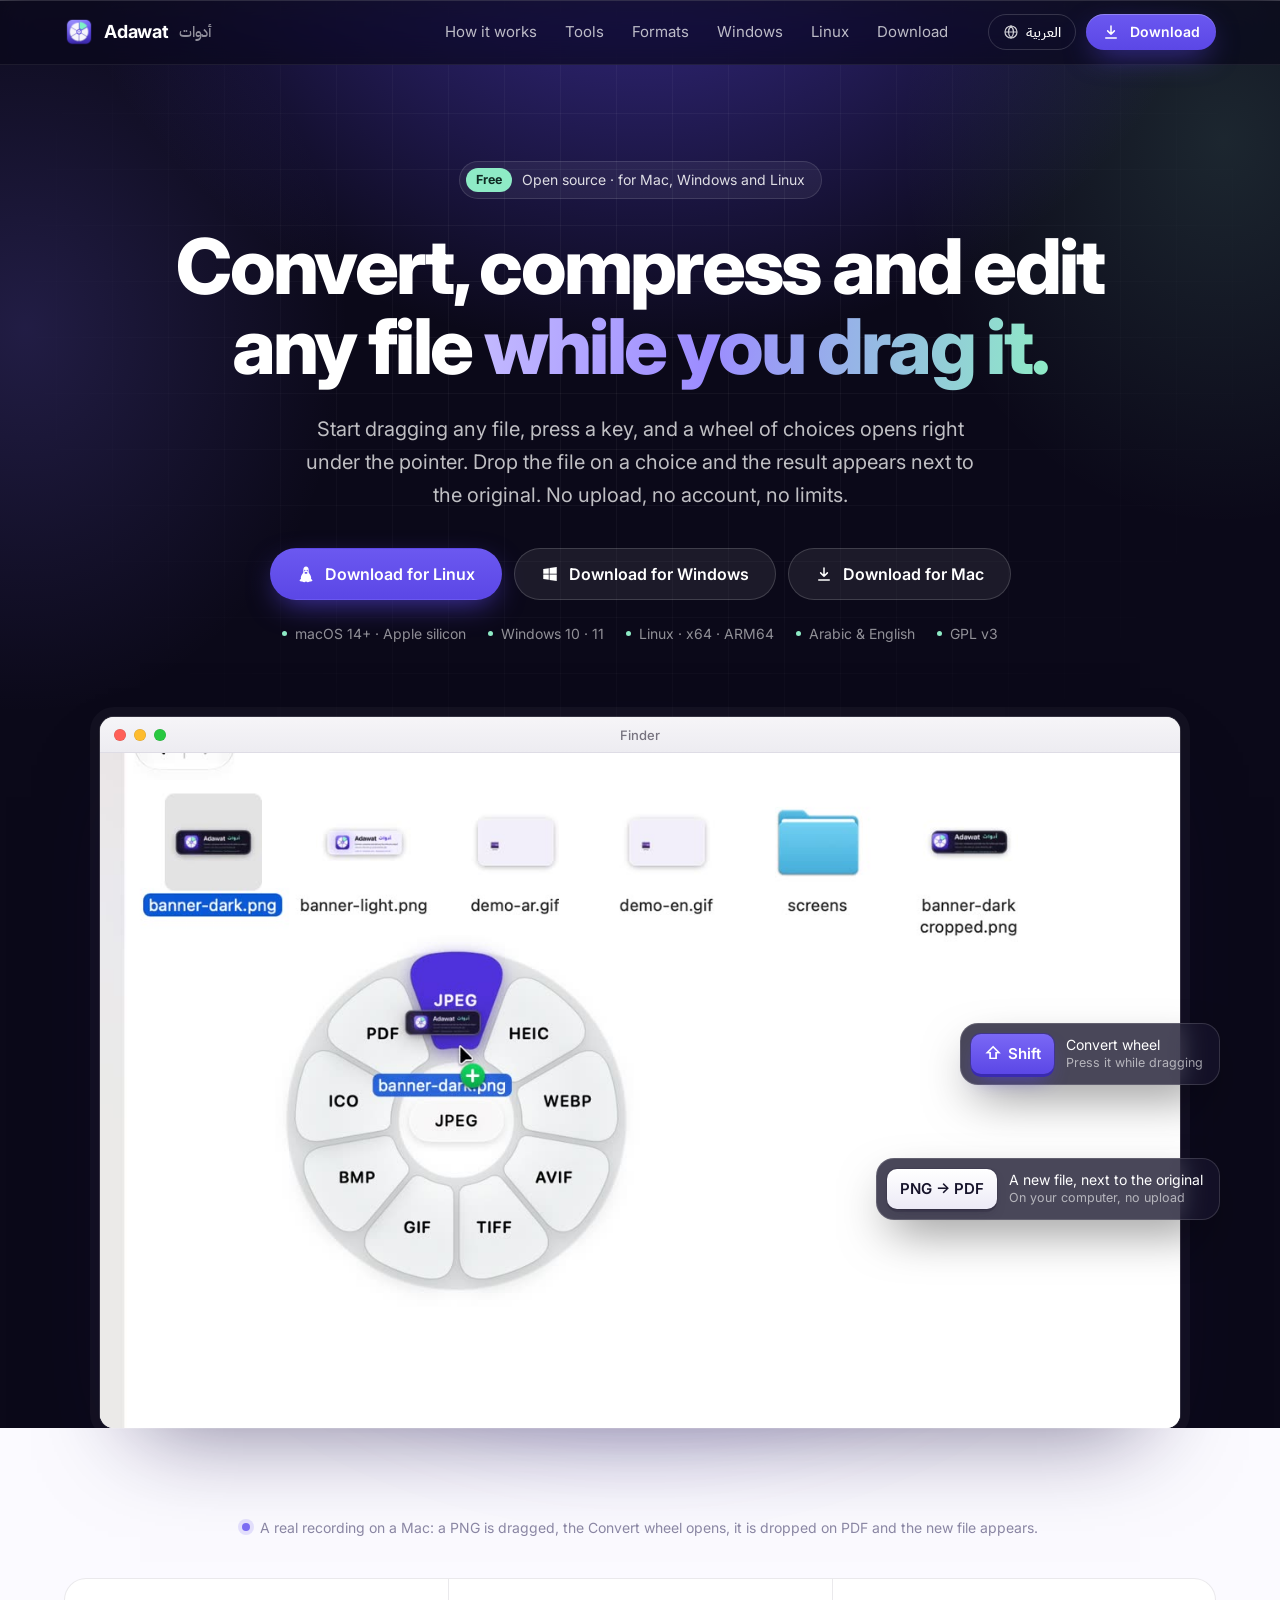
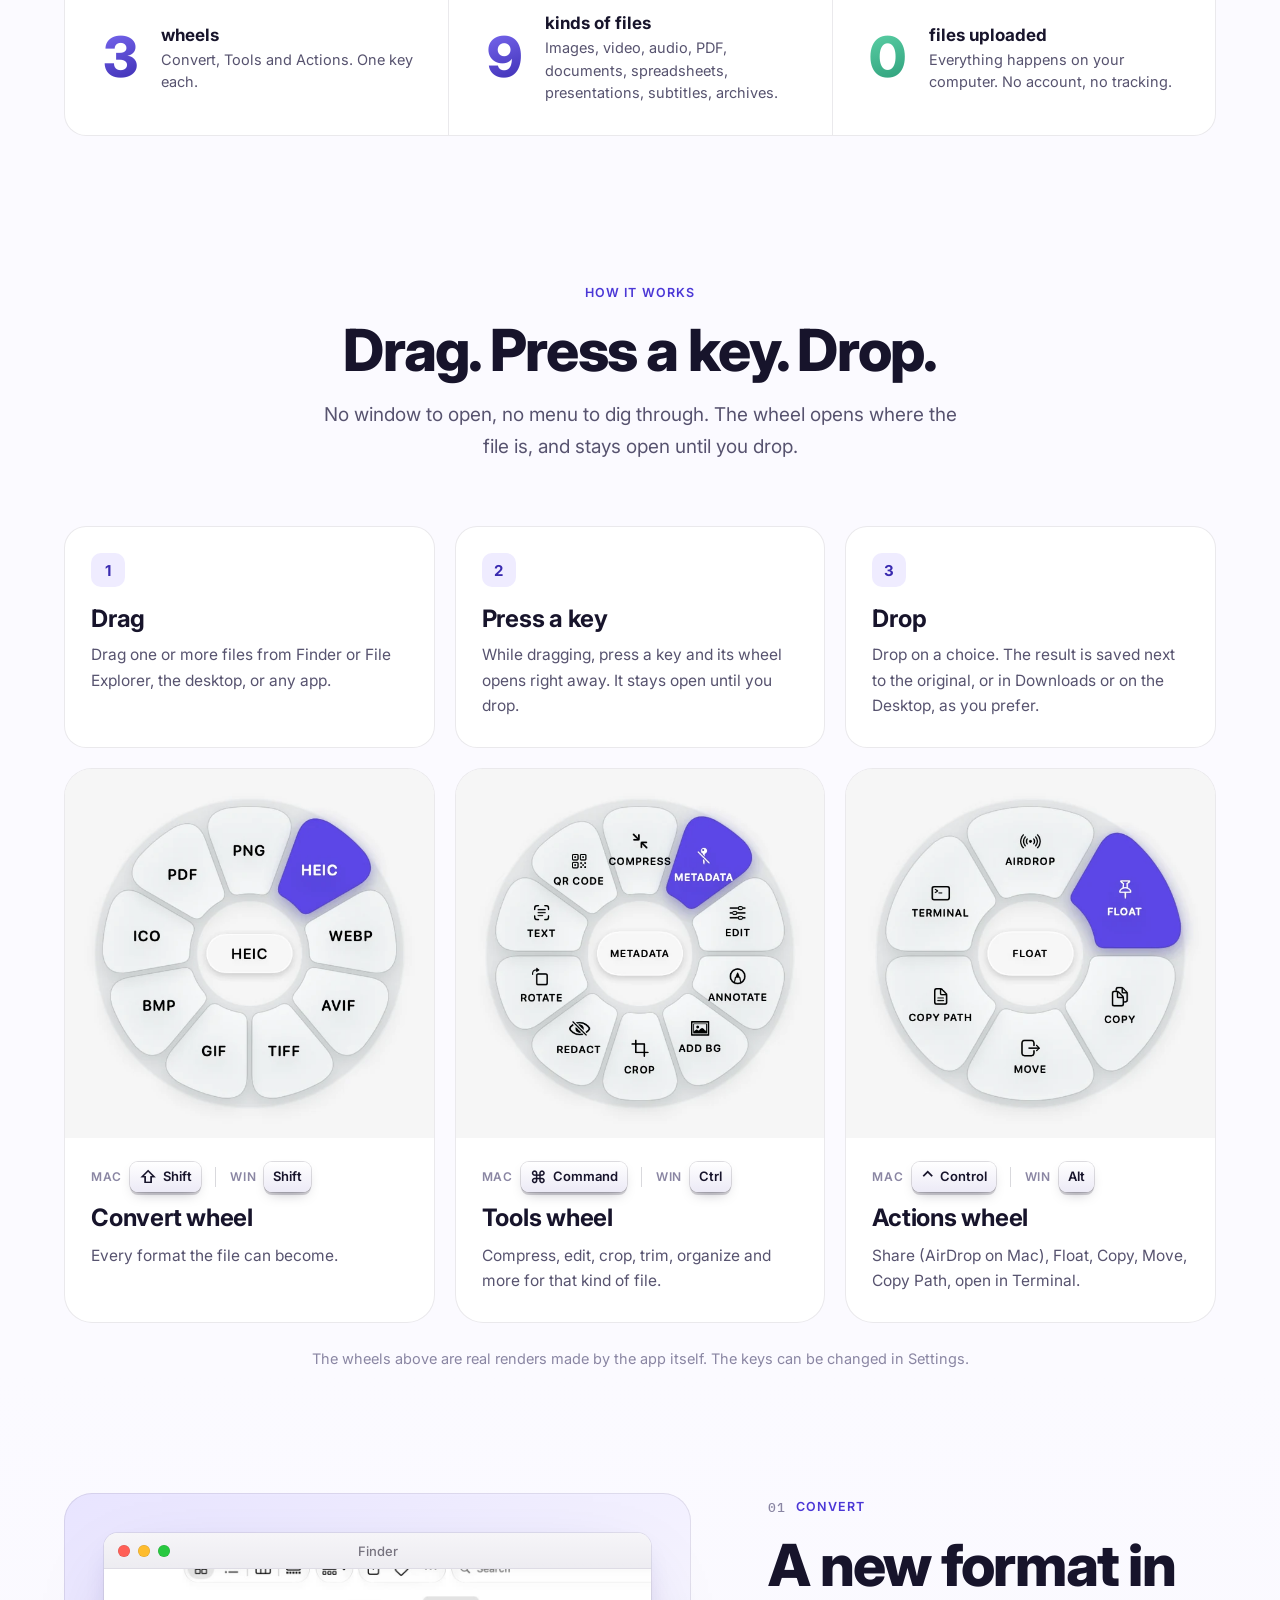
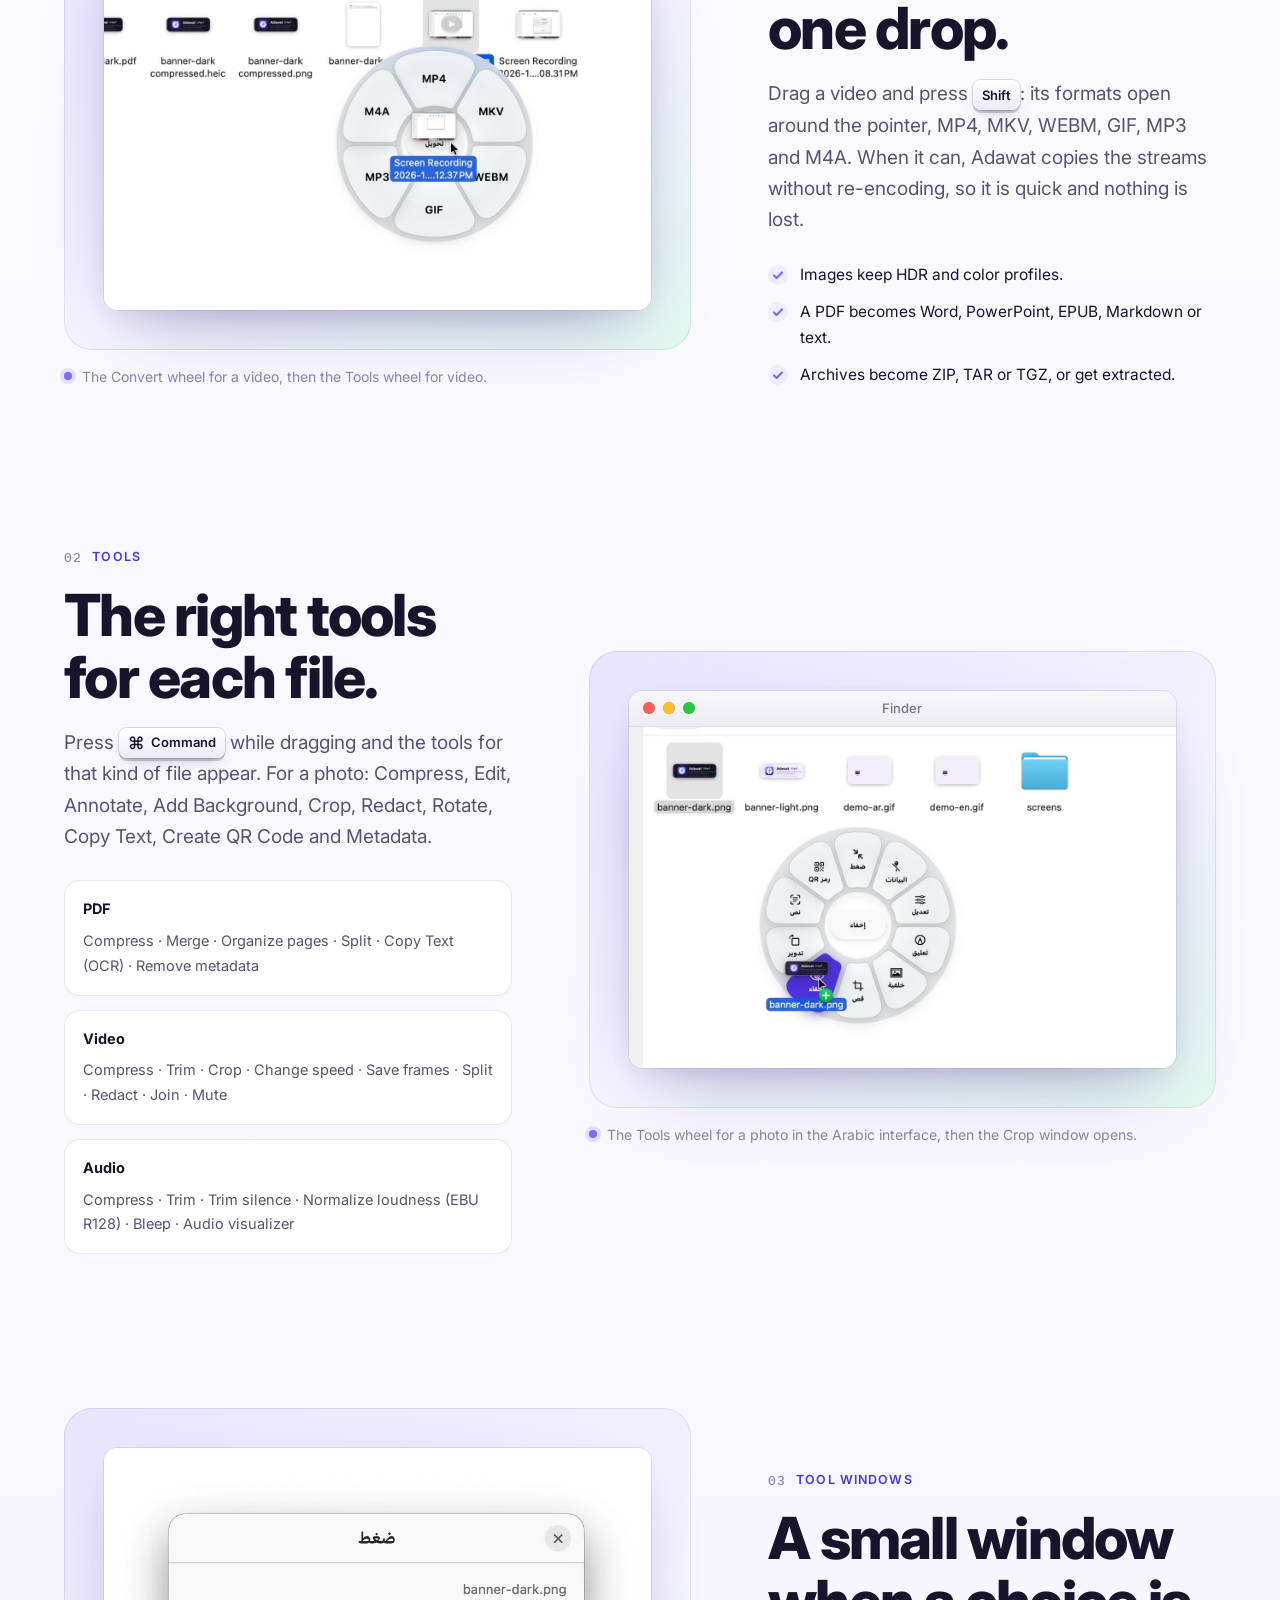
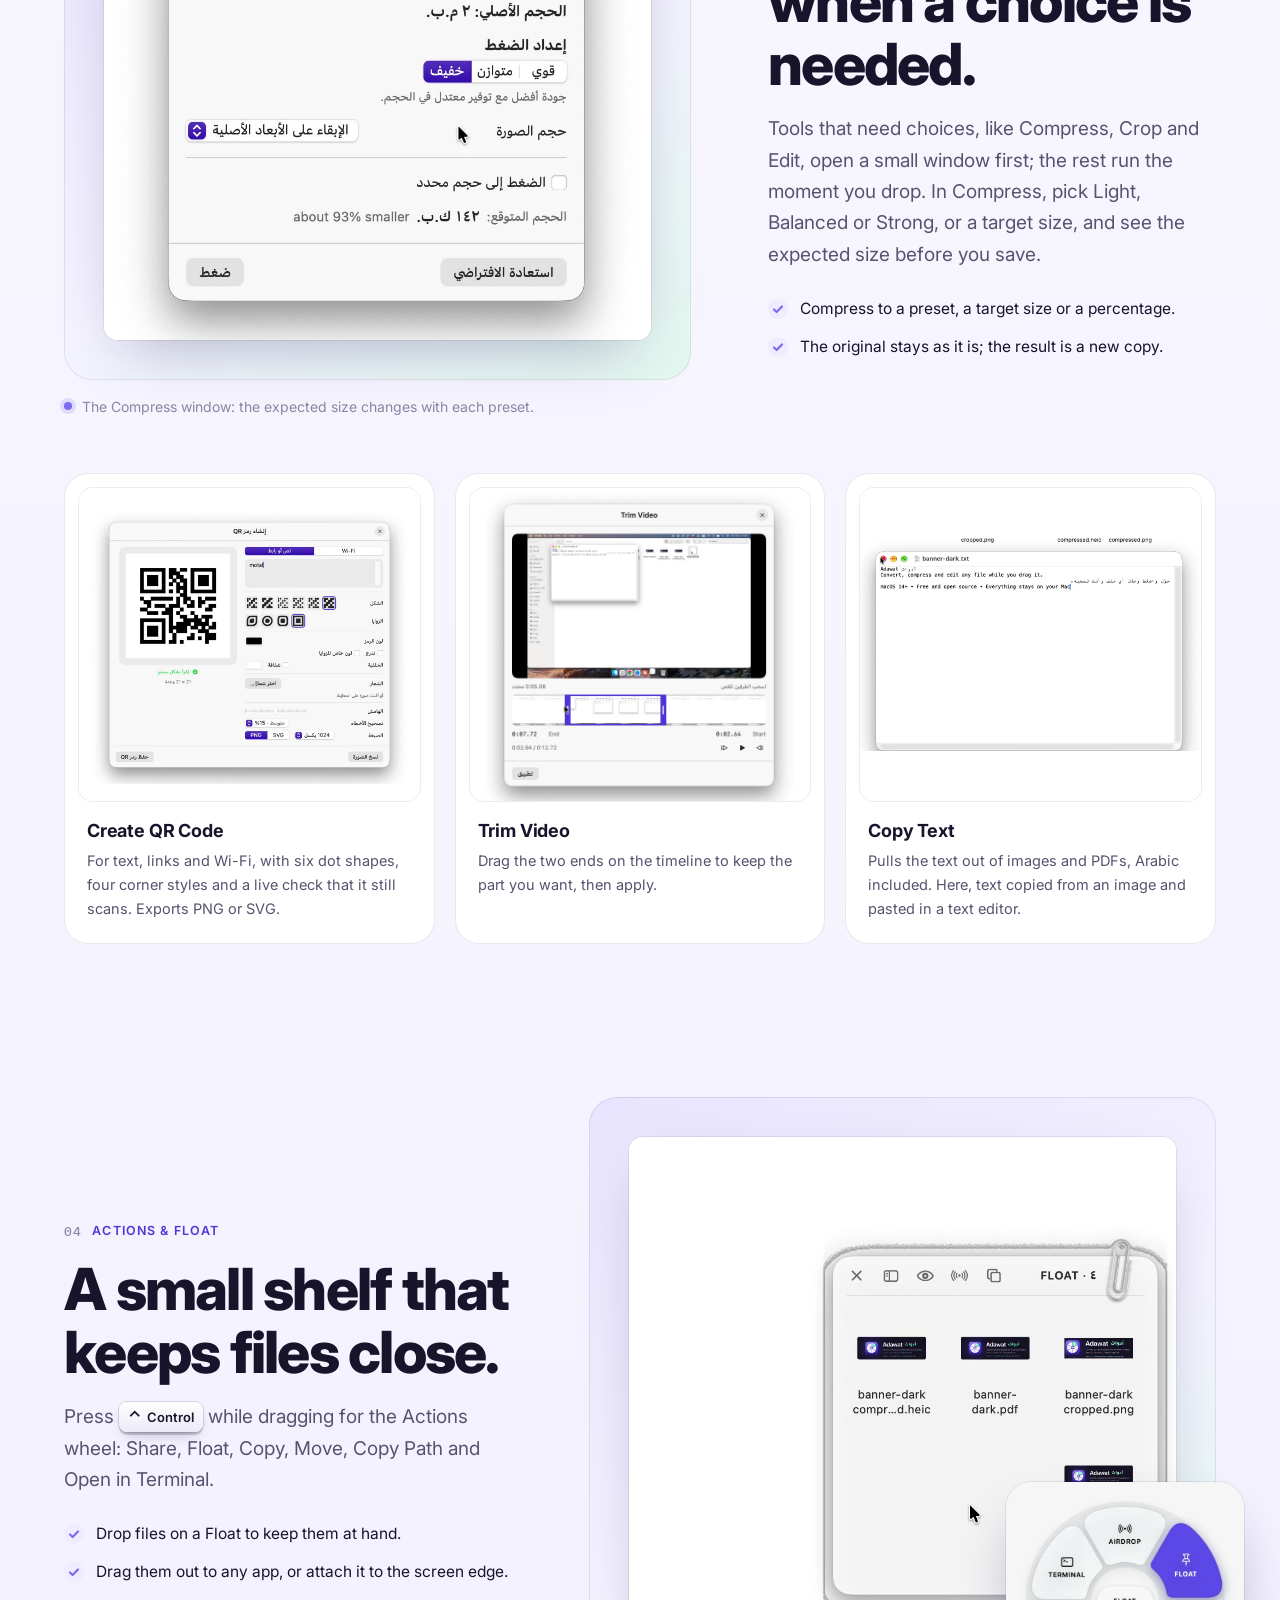
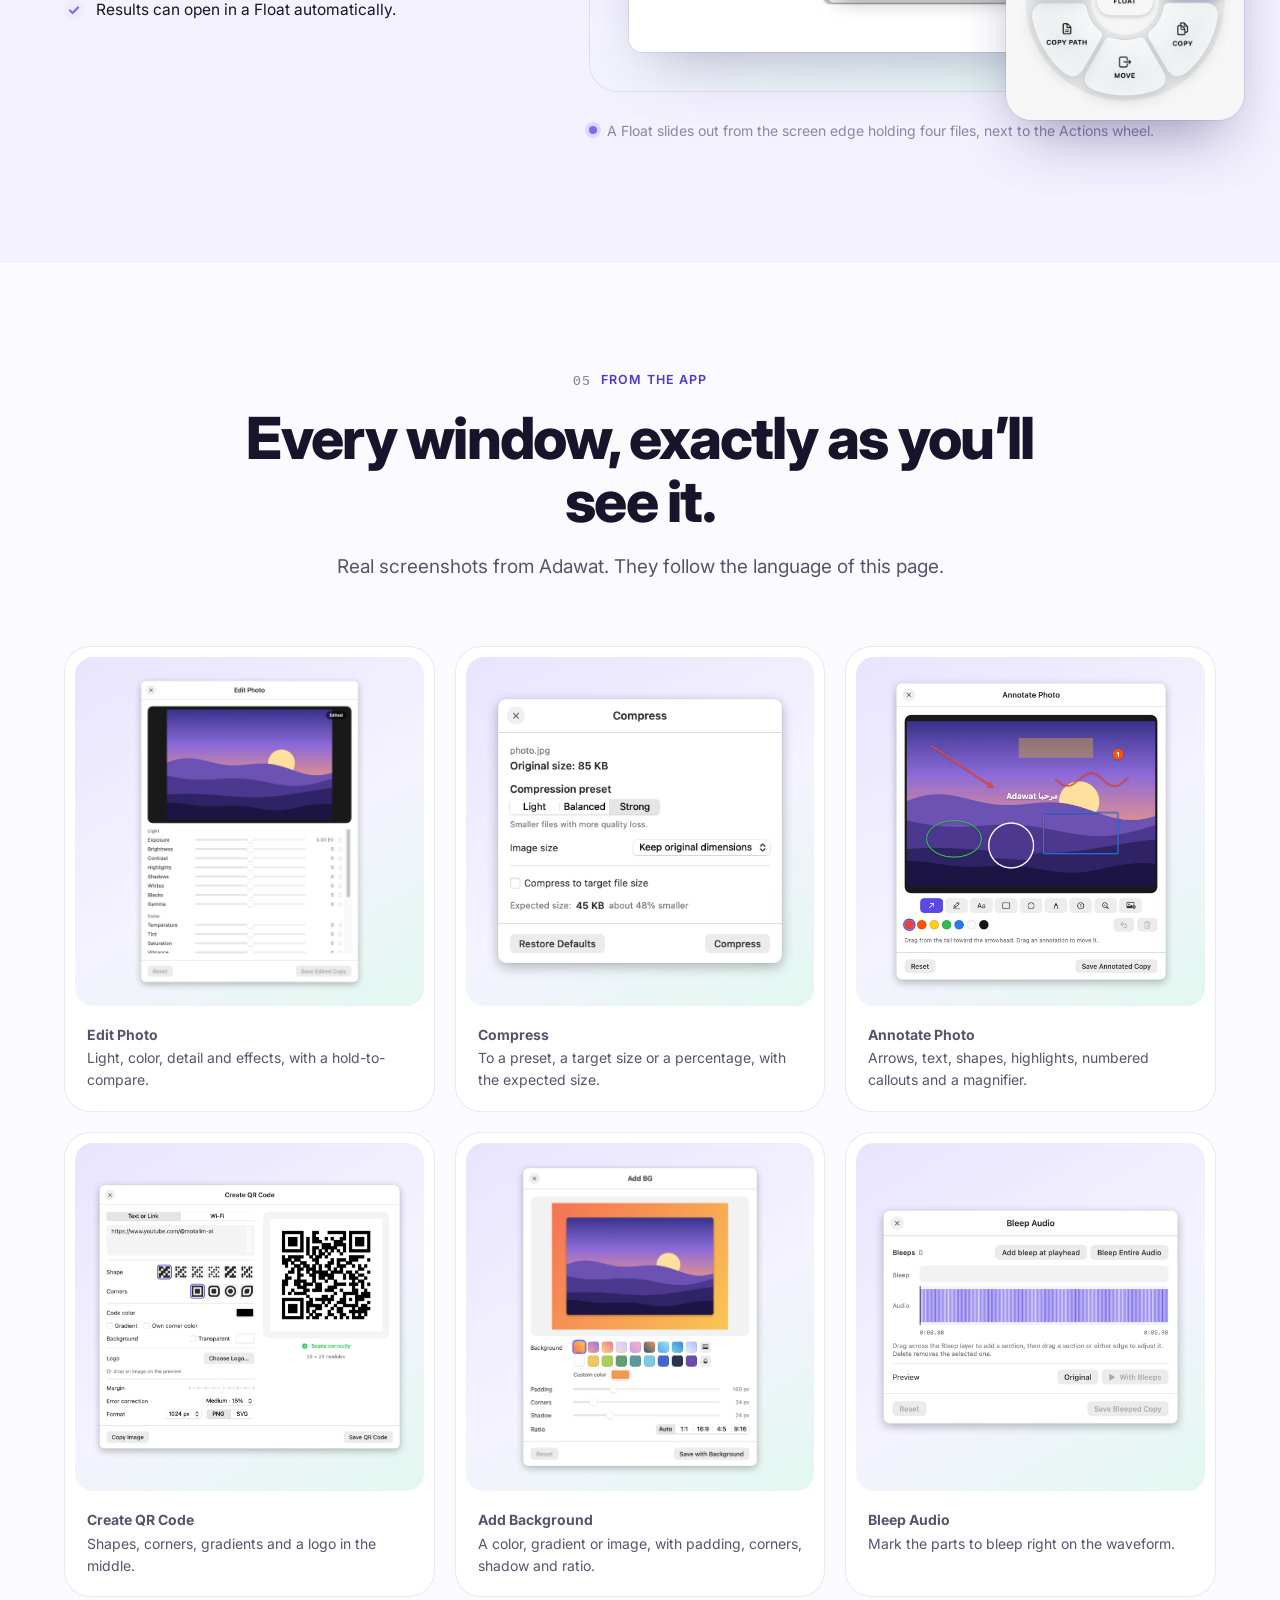
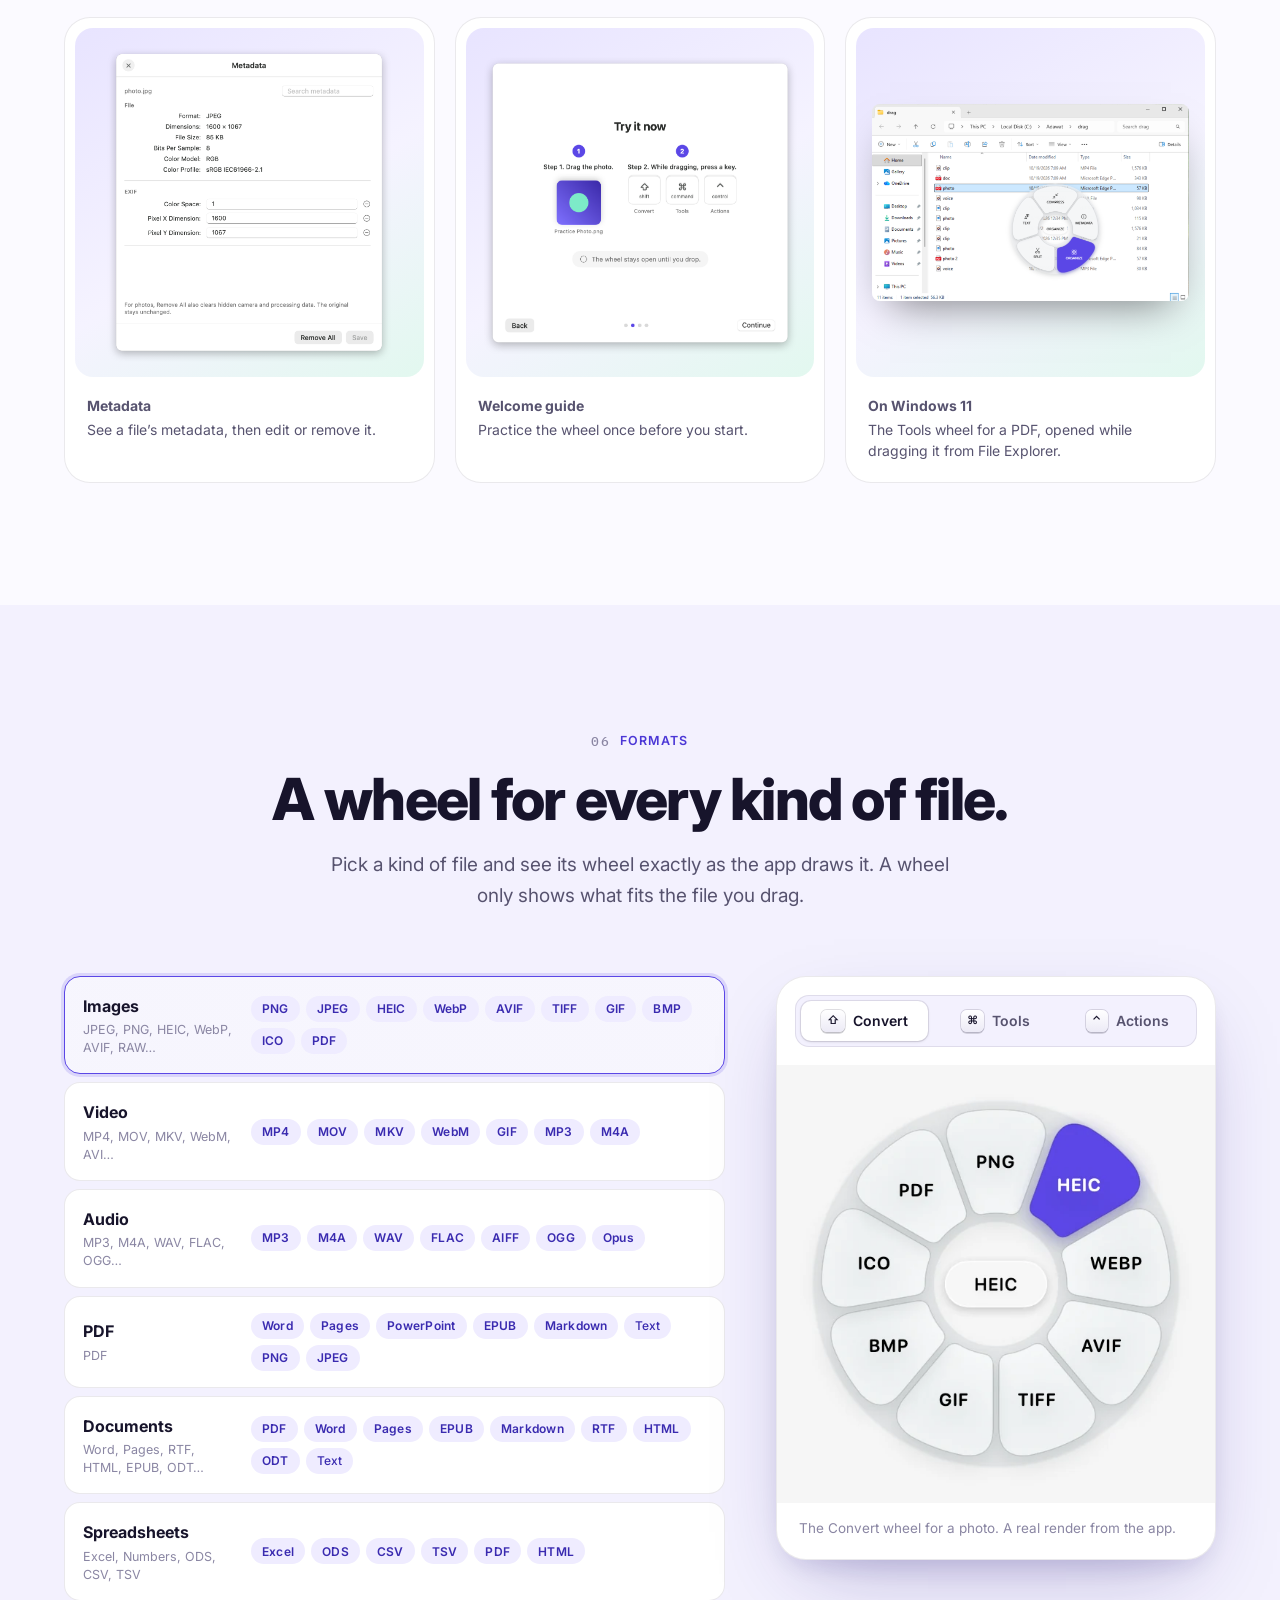
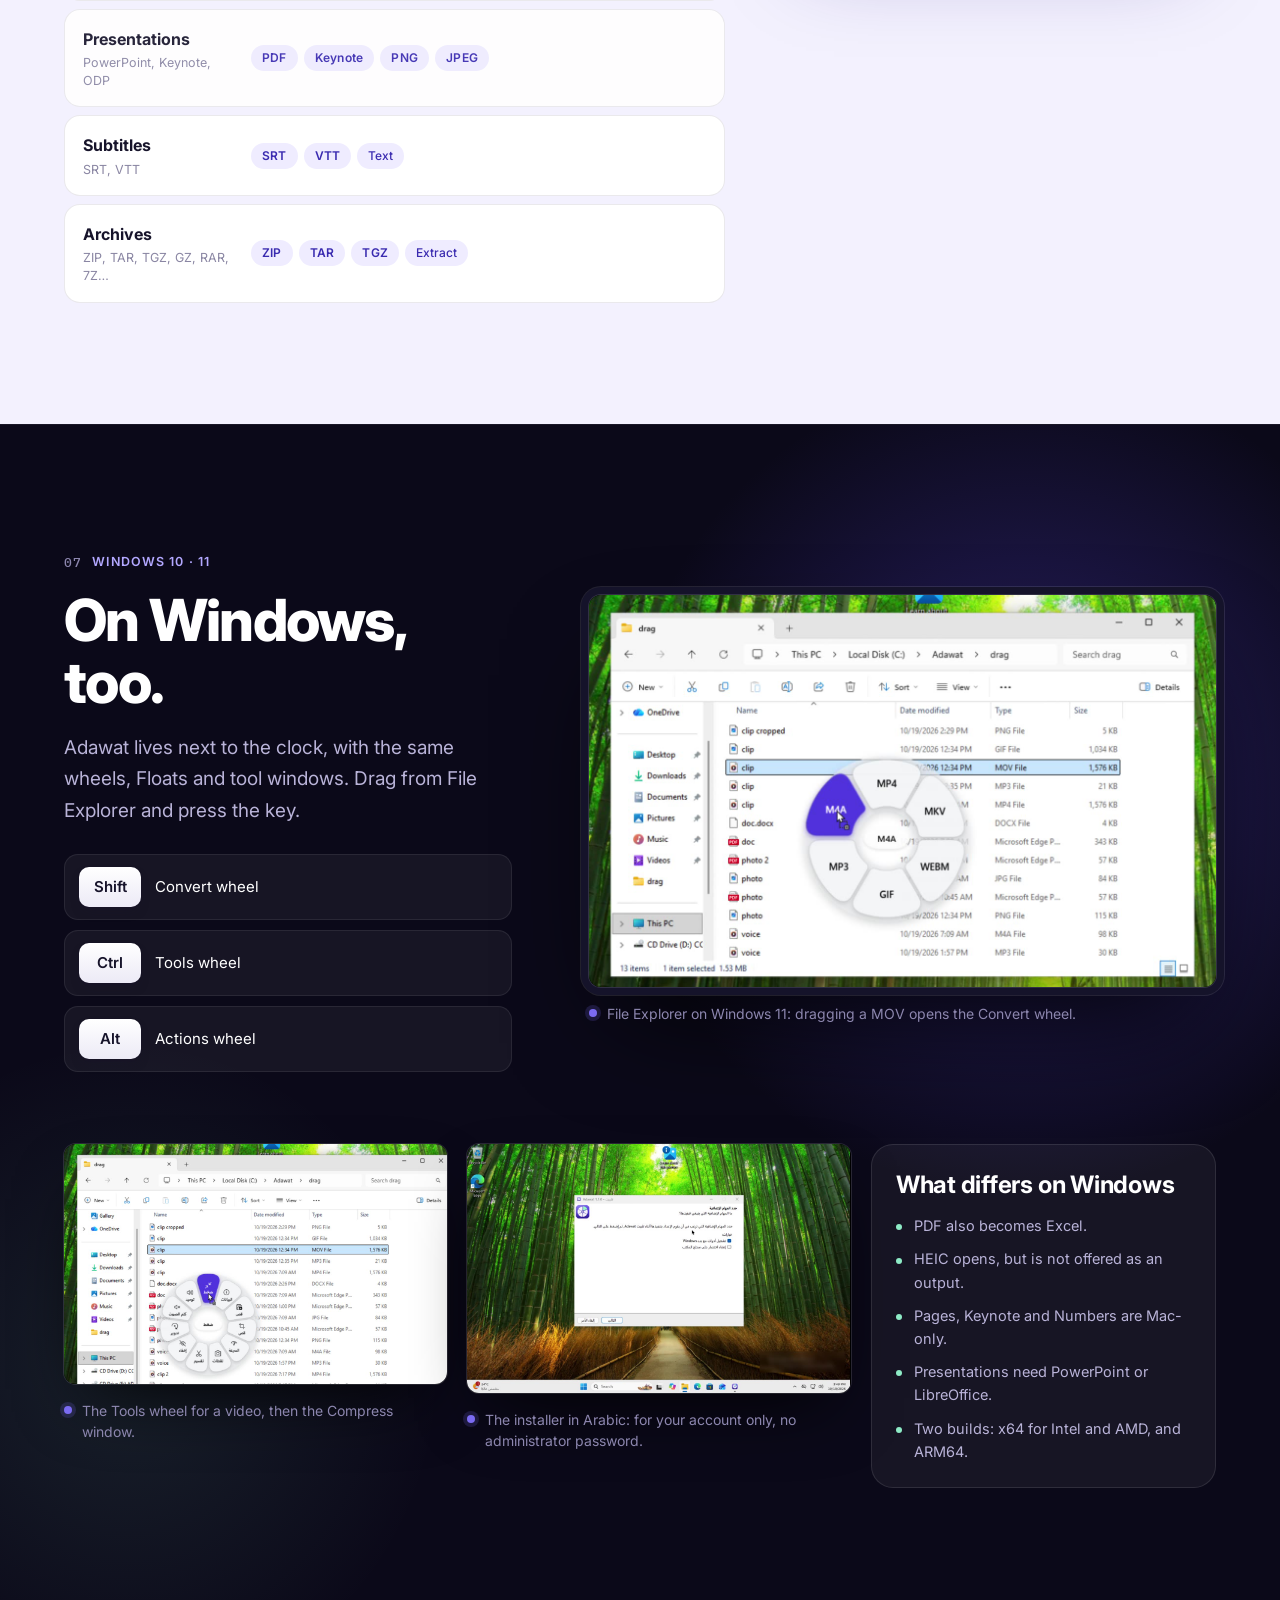
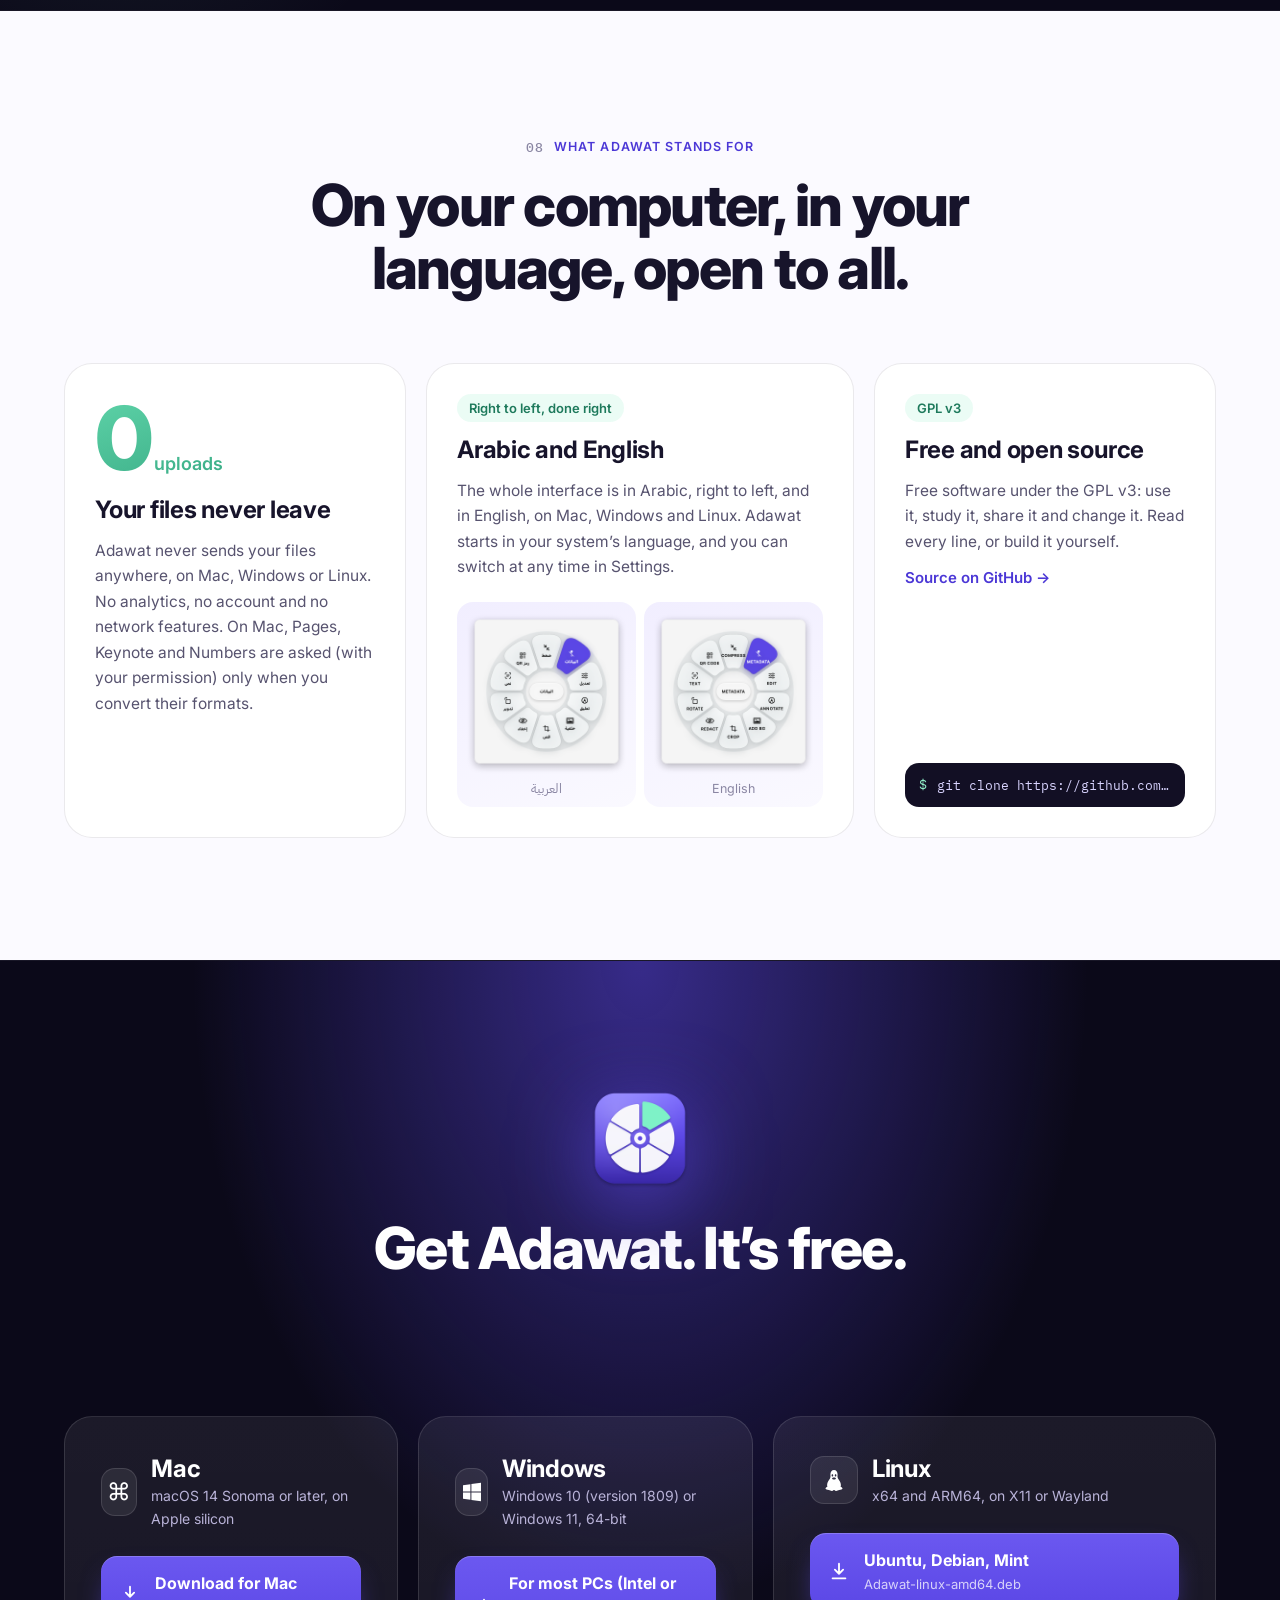
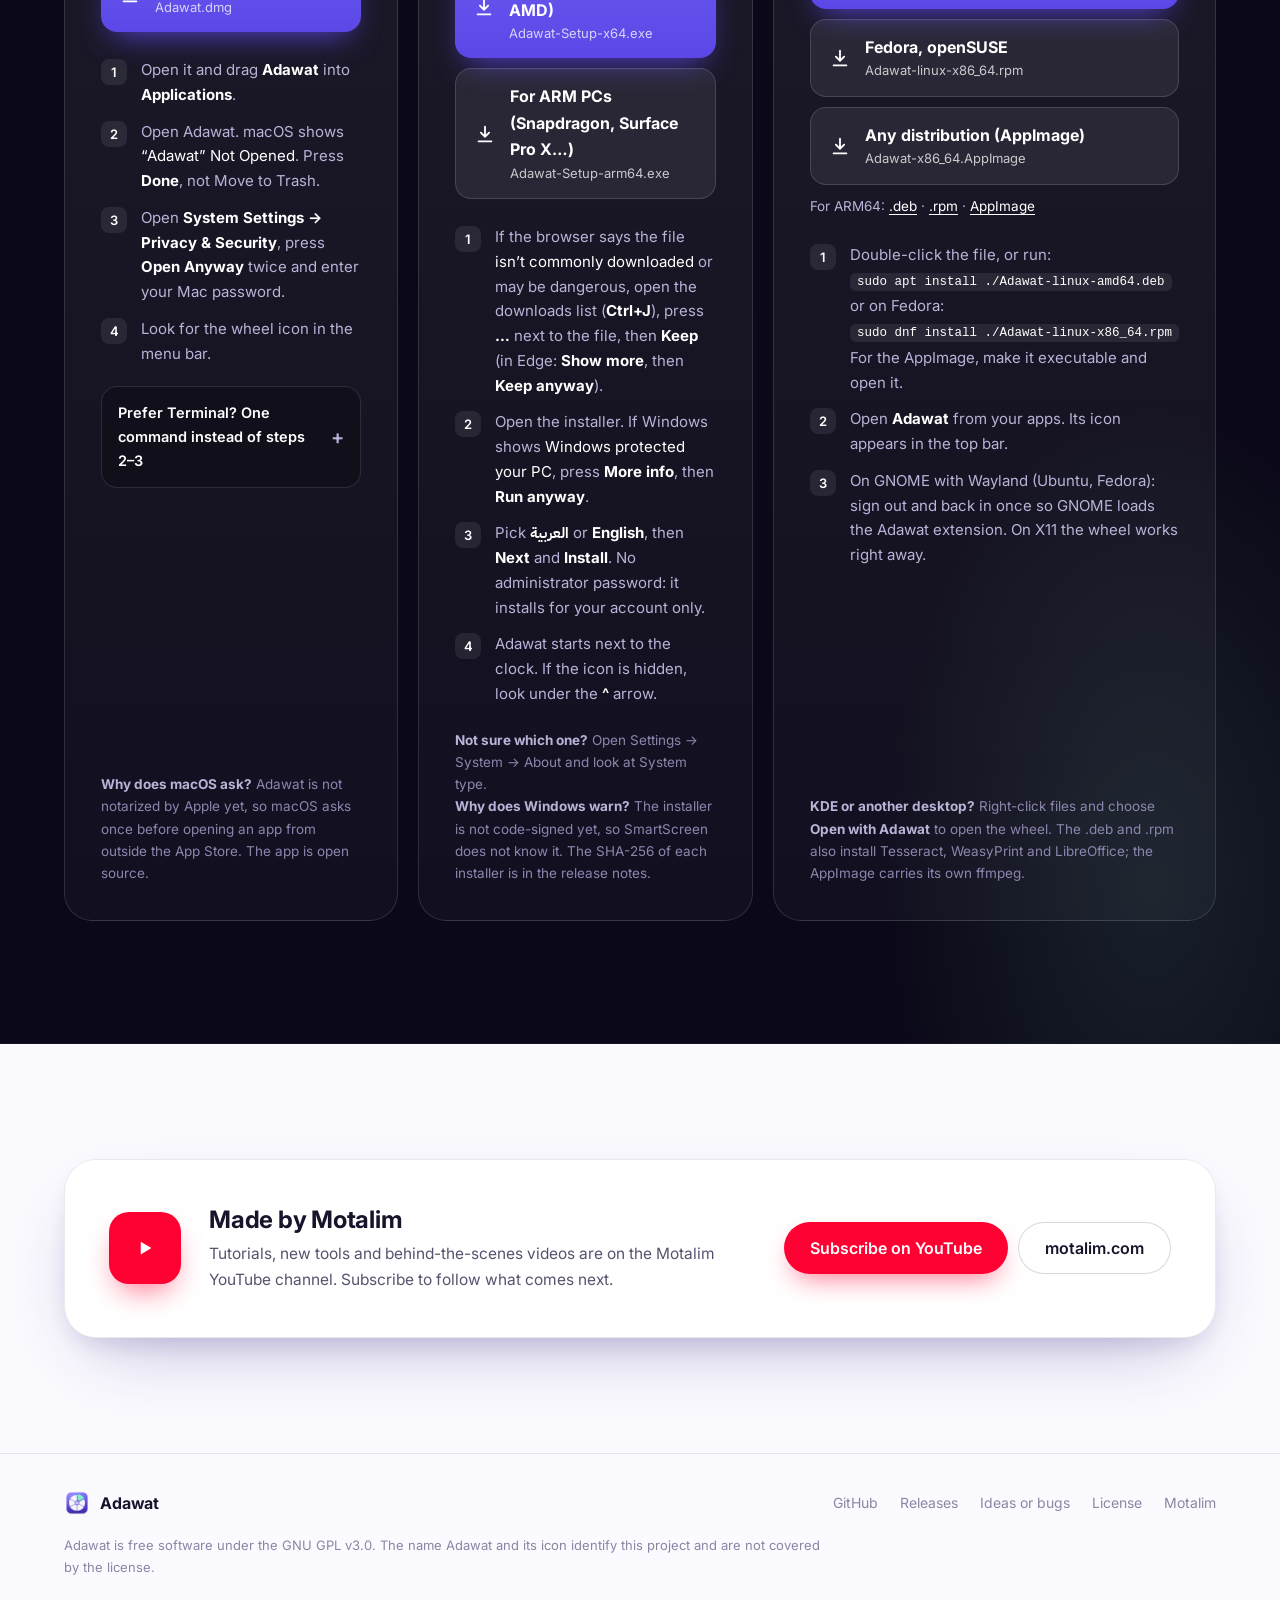
==== commit faab2bd3: "Website: Linux downloads, Windows buttons that download, and what the browser asks The Download for " ====
--- a/docs/index.html
+++ b/docs/index.html
@@ -4,11 +4,11 @@
 <meta charset="utf-8">
 <meta name="viewport" content="width=device-width, initial-scale=1, viewport-fit=cover">
 <title>أدوات · Adawat</title>
-<meta name="description" content="أدوات تطبيق مجاني ومفتوح المصدر للماك و Windows: اسحب أي ملف واضغط مفتاحًا، فتظهر عجلة اختيارات تحت المؤشر. حوّل واضغط وعدّل ملفاتك على جهازك، بلا رفع ولا حساب. Adawat: convert, compress and edit any file while you drag it.">
+<meta name="description" content="أدوات تطبيق مجاني ومفتوح المصدر للماك و Windows ولينكس: اسحب أي ملف واضغط مفتاحًا، فتظهر عجلة اختيارات تحت المؤشر. حوّل واضغط وعدّل ملفاتك على جهازك، بلا رفع ولا حساب. Adawat: convert, compress and edit any file while you drag it.">
 <meta name="theme-color" content="#0B0919">
 <meta property="og:type" content="website">
 <meta property="og:title" content="Adawat · أدوات">
-<meta property="og:description" content="Convert, compress and edit any file while you drag it. Free and open source for Mac and Windows. حوّل واضغط وعدّل أي ملف وأنت تسحبه.">
+<meta property="og:description" content="Convert, compress and edit any file while you drag it. Free and open source for Mac, Windows and Linux. حوّل واضغط وعدّل أي ملف وأنت تسحبه.">
 <meta property="og:url" content="https://motalim-ai.github.io/adawat/">
 <meta property="og:image" content="https://motalim-ai.github.io/adawat/media/banner-light.png">
 <meta property="og:image:width" content="3200">
@@ -30,6 +30,7 @@
   if(q.get('static')==='1'){d.classList.add('static')}
   else if(!reduce&&'IntersectionObserver' in window){d.classList.add('anim')}
   if(/Windows/i.test(navigator.userAgent)){d.classList.add('is-win')}
+  else if(/Linux|X11/i.test(navigator.userAgent)&&!/Android/i.test(navigator.userAgent)){d.classList.add('is-linux')}
 })();
 </script>
 <style>
@@ -135,7 +136,17 @@
 .hero-cta{display:flex;justify-content:center;gap:12px;margin-top:36px;flex-wrap:wrap}
 .is-win .hero-cta .cta-mac{order:2}
 .is-win .hero-cta .cta-mac{background:rgba(255,255,255,.07);box-shadow:none;border:1px solid rgba(255,255,255,.16)}
-.is-win .hero-cta .cta-win{background:linear-gradient(180deg,#6B58F0,#5B47E6);border-color:transparent;box-shadow:0 10px 30px -8px rgba(91,71,230,.75)}
+.is-win .hero-cta .cta-win,.is-linux .hero-cta .cta-linux{background:linear-gradient(180deg,#6B58F0,#5B47E6);border-color:transparent;box-shadow:0 10px 30px -8px rgba(91,71,230,.75)}
+.is-linux .hero-cta .cta-mac{order:2;background:rgba(255,255,255,.07);box-shadow:none;border:1px solid rgba(255,255,255,.16)}
+.is-linux .hero-cta .cta-linux{order:-1}
+/* the note that appears once a download starts */
+.dl-note{display:none;margin-top:14px;padding:12px 14px;border-radius:14px;background:rgba(142,235,198,.10);border:1px solid rgba(142,235,198,.28);font-size:14px;line-height:1.6;color:rgba(255,255,255,.88)}
+.dl-note.on{display:block}
+.dl-note b{color:#fff}
+.hero .dl-note{max-width:620px;margin:16px auto 0;text-align:start}
+.isteps code{font:500 12.5px/1.9 "SFMono-Regular",Menlo,Consolas,monospace;background:rgba(255,255,255,.08);padding:2px 7px;border-radius:6px;color:#fff;white-space:nowrap;direction:ltr}
+.dl-more{margin-top:10px;font-size:13.5px;color:var(--muted)}
+.dl-more a{color:#fff;text-decoration:underline;text-underline-offset:3px;font-family:"Inter",sans-serif}
 .hero-meta{display:flex;justify-content:center;flex-wrap:wrap;gap:6px 22px;margin-top:22px;font-size:14px;color:rgba(255,255,255,.55)}
 .hero-meta>span{display:inline-flex;align-items:center;gap:8px}
 .hero-meta>span::before{content:"";width:5px;height:5px;border-radius:50%;background:var(--mint)}
@@ -311,7 +322,8 @@
 .dl{background:#0B0919;overflow:hidden;isolation:isolate;border-block:1px solid rgba(255,255,255,.06)}
 .dl::before{content:"";position:absolute;inset:0;z-index:-1;background:radial-gradient(50% 55% at 50% 0%,rgba(91,71,230,.55),transparent 70%),radial-gradient(30% 40% at 90% 90%,rgba(142,235,198,.10),transparent 70%)}
 .dl-icon{width:112px;height:112px;margin:0 auto 22px;filter:drop-shadow(0 18px 40px rgba(91,71,230,.7))}
-.dl-grid{display:grid;grid-template-columns:1fr 1fr;gap:20px;margin-top:56px}
+.dl-grid{display:grid;grid-template-columns:repeat(3,1fr);gap:20px;margin-top:56px}
+@media (max-width:1100px){.dl-grid{grid-template-columns:1fr 1fr}}
 .dlc{border-radius:28px;padding:clamp(24px,3vw,36px);background:linear-gradient(180deg,rgba(255,255,255,.07),rgba(255,255,255,.03));border:1px solid rgba(255,255,255,.12);display:flex;flex-direction:column}
 .dlc-head{display:flex;align-items:center;gap:14px}
 .os-ic{width:48px;height:48px;border-radius:14px;display:flex;align-items:center;justify-content:center;background:rgba(255,255,255,.08);border:1px solid rgba(255,255,255,.12);font-size:24px}
@@ -469,6 +481,7 @@
       <a href="#story"><span class="ar">الأدوات</span><span class="en">Tools</span></a>
       <a href="#formats"><span class="ar">الصيغ</span><span class="en">Formats</span></a>
       <a href="#windows">Windows</a>
+      <a href="#download-linux">Linux</a>
       <a href="#download"><span class="ar">التحميل</span><span class="en">Download</span></a>
     </nav>
     <div class="nav-tools">
@@ -491,7 +504,7 @@
   <div class="hero-bg" aria-hidden="true"></div>
   <div class="wrap">
     <div class="hero-copy">
-      <div class="pill"><b><span class="ar">مجاني</span><span class="en">Free</span></b><span class="ar">ومفتوح المصدر · للماك و Windows</span><span class="en">Open source · for Mac and Windows</span></div>
+      <div class="pill"><b><span class="ar">مجاني</span><span class="en">Free</span></b><span class="ar">ومفتوح المصدر · للماك و Windows ولينكس</span><span class="en">Open source · for Mac, Windows and Linux</span><!--ws--></div>
       <h1>
         <span class="ar">حوّل واضغط وعدّل أي ملف<br class="brd"> <span class="glow-text">وأنت تسحبه.</span></span>
         <span class="en">Convert, compress and edit<br class="brd"> any file <span class="glow-text">while you drag it.</span></span>
@@ -505,14 +518,20 @@
           <svg viewBox="0 0 24 24" fill="none" stroke="currentColor" stroke-width="2" stroke-linecap="round" stroke-linejoin="round" aria-hidden="true"><path d="M12 4v11m0 0l-4.5-4.5M12 15l4.5-4.5M5 20h14"/></svg>
           <span class="ar">تحميل للماك</span><span class="en">Download for Mac</span>
         </a>
-        <a class="btn btn-ghost cta-win" href="#download-win">
+        <a class="btn btn-ghost cta-win" href="https://github.com/motalim-ai/adawat/releases/latest/download/Adawat-Setup-x64.exe" data-win-installer>
           <svg viewBox="0 0 24 24" fill="currentColor" aria-hidden="true"><path d="M3 5.3l7.4-1v7.2H3zM11.4 4.1L21 2.8v8.7h-9.6zM3 12.5h7.4v7.2l-7.4-1zM11.4 12.5H21v8.7l-9.6-1.3z"/></svg>
           <span class="ar">تحميل لـ Windows</span><span class="en">Download for Windows</span>
         </a>
-      </div>
+        <a class="btn btn-ghost cta-linux" href="#download-linux">
+          <svg viewBox="0 0 24 24" fill="currentColor" aria-hidden="true"><path d="M12 2c-2.2 0-3.6 1.9-3.6 4.6 0 1.4.4 2.4-.4 3.9-.9 1.6-2.9 3.6-2.9 6.6 0 .6.1 1.1.3 1.6-.8.4-1.9.9-1.9 1.8 0 1 1.6 1.2 3.3 1.5 1.1.2 2 .9 3 .9.8 0 1.4-.4 1.8-.9h.8c.4.5 1 .9 1.8.9 1 0 1.9-.7 3-.9 1.7-.3 3.3-.5 3.3-1.5 0-.9-1.1-1.4-1.9-1.8.2-.5.3-1 .3-1.6 0-3-2-5-2.9-6.6-.8-1.5-.4-2.5-.4-3.9C15.6 3.9 14.2 2 12 2zm-1.6 4.2c.5 0 .8.6.8 1.2s-.3 1.1-.8 1.1-.8-.5-.8-1.1.3-1.2.8-1.2zm3.2 0c.5 0 .8.6.8 1.2s-.3 1.1-.8 1.1-.8-.5-.8-1.1.3-1.2.8-1.2zM12 9.4c.9 0 2 .6 2 1.1 0 .4-1 1.1-2 1.1s-2-.7-2-1.1c0-.5 1.1-1.1 2-1.1z"/></svg>
+          <span class="ar">تحميل لـ Linux</span><span class="en">Download for Linux</span>
+        </a>
+      </div>
+      <p class="dl-note" data-win-note role="status"><span class="ar"><b>بدأ التحميل.</b> إذا لم يظهر الملف أو قال المتصفح إنه <span class="ltr">“isn’t commonly downloaded”</span>، فافتح التنزيلات بـ <b>Ctrl+J</b>، واضغط <b>…</b> بجانب الملف ثم <b>Keep</b> (في Edge: <b>Show more</b> ثم <b>Keep anyway</b>). الملف آمن ومفتوح المصدر، لكنه غير موقّع رقميًا بعد.</span><span class="en"><b>Your download has started.</b> If nothing appears, or the browser says the file <em>isn’t commonly downloaded</em>, open your downloads with <b>Ctrl+J</b>, press <b>…</b> next to the file, then <b>Keep</b> (in Edge: <b>Show more</b>, then <b>Keep anyway</b>). The installer is open source but not code-signed yet.</span></p>
       <div class="hero-meta">
         <span>macOS 14+ · Apple silicon</span>
         <span>Windows 10 · 11</span>
+        <span>Linux · x64 · ARM64</span>
         <span><span class="ar">عربي وإنجليزي</span><span class="en">Arabic &amp; English</span></span>
         <span>GPL v3</span>
       </div>
@@ -823,12 +842,12 @@
       <article class="pcard rv">
         <div class="big">0<small> <span class="ar">ملفات تُرفع</span><span class="en">uploads</span></small></div>
         <h3><span class="ar">ملفاتك لا تغادر جهازك</span><span class="en">Your files never leave</span></h3>
-        <p><span class="ar">لا يرسل أدوات ملفاتك إلى أي مكان، لا على الماك ولا على Windows. لا تتبّع، ولا حساب، ولا أي ميزة تعمل عبر الإنترنت. وعلى الماك يستعين بـ Pages و Keynote و Numbers (بإذنك) فقط عند تحويل صيغها.</span><span class="en">Adawat never sends your files anywhere, on Mac or Windows. No analytics, no account and no network features. On Mac, Pages, Keynote and Numbers are asked (with your permission) only when you convert their formats.</span></p>
+        <p><span class="ar">لا يرسل أدوات ملفاتك إلى أي مكان، لا على الماك ولا على Windows ولا على لينكس. لا تتبّع، ولا حساب، ولا أي ميزة تعمل عبر الإنترنت. وعلى الماك يستعين بـ Pages و Keynote و Numbers (بإذنك) فقط عند تحويل صيغها.</span><span class="en">Adawat never sends your files anywhere, on Mac, Windows or Linux. No analytics, no account and no network features. On Mac, Pages, Keynote and Numbers are asked (with your permission) only when you convert their formats.</span></p>
       </article>
       <article class="pcard rv d1">
         <span class="badge"><span class="ar">من اليمين إلى اليسار</span><span class="en">Right to left, done right</span></span>
         <h3><span class="ar">بالعربية وبالإنجليزية</span><span class="en">Arabic and English</span></h3>
-        <p><span class="ar">الواجهة كلها بالعربية من اليمين إلى اليسار، وبالإنجليزية، على الماك و Windows. يبدأ التطبيق بلغة جهازك، ويمكنك تغييرها في أي وقت من الإعدادات.</span><span class="en">The whole interface is in Arabic, right to left, and in English, on Mac and Windows. Adawat starts in your system’s language, and you can switch at any time in Settings.</span></p>
+        <p><span class="ar">الواجهة كلها بالعربية من اليمين إلى اليسار، وبالإنجليزية، على الماك و Windows ولينكس. يبدأ التطبيق بلغة جهازك، ويمكنك تغييرها في أي وقت من الإعدادات.</span><span class="en">The whole interface is in Arabic, right to left, and in English, on Mac, Windows and Linux. Adawat starts in your system’s language, and you can switch at any time in Settings.</span></p>
         <div class="pair">
           <figure><img src="media/screens/ar-wheel-tools.png" alt="عجلة الأدوات بالعربية" loading="lazy" width="696" height="696"><figcaption>العربية</figcaption></figure>
           <figure><img src="media/screens/en-wheel-tools.png" alt="The Tools wheel in English" loading="lazy" width="696" height="696"><figcaption>English</figcaption></figure>
@@ -884,21 +903,51 @@
           <div><h3>Windows</h3><small><span class="ar">Windows 10 (إصدار 1809) أو Windows 11، نسخة 64 بت</span><span class="en">Windows 10 (version 1809) or Windows 11, 64-bit</span></small></div>
         </div>
         <div class="dl-btns">
-          <a class="dl-btn" href="https://github.com/motalim-ai/adawat/releases/latest/download/Adawat-Setup-x64.exe">
+          <a class="dl-btn" href="https://github.com/motalim-ai/adawat/releases/latest/download/Adawat-Setup-x64.exe" data-win-installer>
             <svg viewBox="0 0 24 24" fill="none" stroke="currentColor" stroke-width="2" stroke-linecap="round" stroke-linejoin="round" aria-hidden="true"><path d="M12 4v11m0 0l-4.5-4.5M12 15l4.5-4.5M5 20h14"/></svg>
             <span><b><span class="ar">لمعظم الأجهزة (Intel أو AMD)</span><span class="en">For most PCs (Intel or AMD)</span></b><small>Adawat-Setup-x64.exe</small></span>
           </a>
-          <a class="dl-btn alt" href="https://github.com/motalim-ai/adawat/releases/latest/download/Adawat-Setup-arm64.exe">
+          <a class="dl-btn alt" href="https://github.com/motalim-ai/adawat/releases/latest/download/Adawat-Setup-arm64.exe" data-win-installer>
             <svg viewBox="0 0 24 24" fill="none" stroke="currentColor" stroke-width="2" stroke-linecap="round" stroke-linejoin="round" aria-hidden="true"><path d="M12 4v11m0 0l-4.5-4.5M12 15l4.5-4.5M5 20h14"/></svg>
             <span><b><span class="ar">لأجهزة ARM (Snapdragon، Surface Pro X…)</span><span class="en">For ARM PCs (Snapdragon, Surface Pro X…)</span></b><small>Adawat-Setup-arm64.exe</small></span>
           </a>
         </div>
+        <p class="dl-note" data-win-note role="status"><span class="ar"><b>بدأ التحميل.</b> إذا لم يظهر الملف أو قال المتصفح إنه <span class="ltr">“isn’t commonly downloaded”</span>، فافتح التنزيلات بـ <b>Ctrl+J</b>، واضغط <b>…</b> بجانب الملف ثم <b>Keep</b> (في Edge: <b>Show more</b> ثم <b>Keep anyway</b>). الملف آمن ومفتوح المصدر، لكنه غير موقّع رقميًا بعد.</span><span class="en"><b>Your download has started.</b> If nothing appears, or the browser says the file <em>isn’t commonly downloaded</em>, open your downloads with <b>Ctrl+J</b>, press <b>…</b> next to the file, then <b>Keep</b> (in Edge: <b>Show more</b>, then <b>Keep anyway</b>). The installer is open source but not code-signed yet.</span></p>
         <ol class="isteps">
+          <li><span class="ar">إذا قال المتصفح إن الملف <em class="ltr">isn’t commonly downloaded</em> أو قد يكون خطرًا، فافتح قائمة التنزيلات (<b>Ctrl+J</b>)، واضغط <b>…</b> بجانب الملف، ثم <b>Keep</b> (في Edge: <b>Show more</b> ثم <b>Keep anyway</b>).</span><span class="en">If the browser says the file <em>isn’t commonly downloaded</em> or may be dangerous, open the downloads list (<b>Ctrl+J</b>), press <b>…</b> next to the file, then <b>Keep</b> (in Edge: <b>Show more</b>, then <b>Keep anyway</b>).</span></li>
           <li><span class="ar">افتح ملف التثبيت. إذا ظهرت رسالة <em class="ltr">Windows protected your PC</em> فاضغط <b>More info</b> ثم <b>Run anyway</b>.</span><span class="en">Open the installer. If Windows shows <em>Windows protected your PC</em>, press <b>More info</b>, then <b>Run anyway</b>.</span></li>
           <li><span class="ar">اختر <b>العربية</b> أو <b>English</b>، ثم <b>التالي</b> و<b>تثبيت</b>. لا حاجة إلى كلمة مرور المسؤول، فالتثبيت لحسابك فقط.</span><span class="en">Pick <b>العربية</b> or <b>English</b>, then <b>Next</b> and <b>Install</b>. No administrator password: it installs for your account only.</span></li>
           <li><span class="ar">يعمل أدوات بجانب الساعة. إن كانت الأيقونة مخفية فابحث تحت السهم <b>^</b>.</span><span class="en">Adawat starts next to the clock. If the icon is hidden, look under the <b>^</b> arrow.</span></li>
         </ol>
-        <p class="why"><b><span class="ar">لست متأكدًا من نوع جهازك؟</span><span class="en">Not sure which one?</span></b> <span class="ar">افتح الإعدادات ← النظام ← حول، وانظر إلى نوع النظام.</span><span class="en">Open Settings → System → About and look at System type.</span><br><b><span class="ar">لماذا يحذّر Windows؟</span><span class="en">Why does Windows warn?</span></b> <span class="ar">لأن ملف التثبيت غير موقّع رقميًا بعد. بصمة SHA-256 لكل ملف مكتوبة في صفحة الإصدار.</span><span class="en">The installer is not code-signed yet. The SHA-256 of each installer is in the release notes.</span></p>
+        <p class="why"><b><span class="ar">لست متأكدًا من نوع جهازك؟</span><span class="en">Not sure which one?</span></b> <span class="ar">افتح الإعدادات ← النظام ← حول، وانظر إلى نوع النظام.</span><span class="en">Open Settings → System → About and look at System type.</span><br><b><span class="ar">لماذا يحذّر Windows؟</span><span class="en">Why does Windows warn?</span></b> <span class="ar">لأن ملف التثبيت غير موقّع رقميًا بعد، فلا يعرفه SmartScreen. بصمة SHA-256 لكل ملف مكتوبة في صفحة الإصدار.</span><span class="en">The installer is not code-signed yet, so SmartScreen does not know it. The SHA-256 of each installer is in the release notes.</span></p>
+      </article>
+
+      <article class="dlc rv d2" id="download-linux">
+        <div class="dlc-head">
+          <div class="os-ic" aria-hidden="true"><svg viewBox="0 0 24 24" fill="currentColor" aria-hidden="true"><path d="M12 2c-2.2 0-3.6 1.9-3.6 4.6 0 1.4.4 2.4-.4 3.9-.9 1.6-2.9 3.6-2.9 6.6 0 .6.1 1.1.3 1.6-.8.4-1.9.9-1.9 1.8 0 1 1.6 1.2 3.3 1.5 1.1.2 2 .9 3 .9.8 0 1.4-.4 1.8-.9h.8c.4.5 1 .9 1.8.9 1 0 1.9-.7 3-.9 1.7-.3 3.3-.5 3.3-1.5 0-.9-1.1-1.4-1.9-1.8.2-.5.3-1 .3-1.6 0-3-2-5-2.9-6.6-.8-1.5-.4-2.5-.4-3.9C15.6 3.9 14.2 2 12 2zm-1.6 4.2c.5 0 .8.6.8 1.2s-.3 1.1-.8 1.1-.8-.5-.8-1.1.3-1.2.8-1.2zm3.2 0c.5 0 .8.6.8 1.2s-.3 1.1-.8 1.1-.8-.5-.8-1.1.3-1.2.8-1.2zM12 9.4c.9 0 2 .6 2 1.1 0 .4-1 1.1-2 1.1s-2-.7-2-1.1c0-.5 1.1-1.1 2-1.1z"/></svg></div>
+          <div><h3>Linux</h3><small><span class="ar">x64 و ARM64، على X11 أو Wayland</span><span class="en">x64 and ARM64, on X11 or Wayland</span></small></div>
+        </div>
+        <div class="dl-btns">
+          <a class="dl-btn" href="https://github.com/motalim-ai/adawat/releases/latest/download/Adawat-linux-amd64.deb">
+            <svg viewBox="0 0 24 24" fill="none" stroke="currentColor" stroke-width="2" stroke-linecap="round" stroke-linejoin="round" aria-hidden="true"><path d="M12 4v11m0 0l-4.5-4.5M12 15l4.5-4.5M5 20h14"/></svg>
+            <span><b><span class="ar">Ubuntu و Debian و Mint</span><span class="en">Ubuntu, Debian, Mint</span></b><small>Adawat-linux-amd64.deb</small></span>
+          </a>
+          <a class="dl-btn alt" href="https://github.com/motalim-ai/adawat/releases/latest/download/Adawat-linux-x86_64.rpm">
+            <svg viewBox="0 0 24 24" fill="none" stroke="currentColor" stroke-width="2" stroke-linecap="round" stroke-linejoin="round" aria-hidden="true"><path d="M12 4v11m0 0l-4.5-4.5M12 15l4.5-4.5M5 20h14"/></svg>
+            <span><b><span class="ar">Fedora و openSUSE</span><span class="en">Fedora, openSUSE</span></b><small>Adawat-linux-x86_64.rpm</small></span>
+          </a>
+          <a class="dl-btn alt" href="https://github.com/motalim-ai/adawat/releases/latest/download/Adawat-x86_64.AppImage">
+            <svg viewBox="0 0 24 24" fill="none" stroke="currentColor" stroke-width="2" stroke-linecap="round" stroke-linejoin="round" aria-hidden="true"><path d="M12 4v11m0 0l-4.5-4.5M12 15l4.5-4.5M5 20h14"/></svg>
+            <span><b><span class="ar">أي توزيعة (AppImage)</span><span class="en">Any distribution (AppImage)</span></b><small>Adawat-x86_64.AppImage</small></span>
+          </a>
+        </div>
+        <p class="dl-more"><span class="ar">لأجهزة ARM64:</span><span class="en">For ARM64:</span> <a href="https://github.com/motalim-ai/adawat/releases/latest/download/Adawat-linux-arm64.deb">.deb</a> · <a href="https://github.com/motalim-ai/adawat/releases/latest/download/Adawat-linux-aarch64.rpm">.rpm</a> · <a href="https://github.com/motalim-ai/adawat/releases/latest/download/Adawat-aarch64.AppImage">AppImage</a></p>
+        <ol class="isteps">
+          <li><span class="ar">ثبّت الملف بالنقر عليه مرتين، أو بالأمر:<br><bdi dir="ltr"><code>sudo apt install ./Adawat-linux-amd64.deb</code></bdi><br>أو على Fedora:<br><bdi dir="ltr"><code>sudo dnf install ./Adawat-linux-x86_64.rpm</code></bdi><br>والـ AppImage: اجعله قابلًا للتشغيل وافتحه.</span><span class="en">Double-click the file, or run:<br><code>sudo apt install ./Adawat-linux-amd64.deb</code><br>or on Fedora:<br><code>sudo dnf install ./Adawat-linux-x86_64.rpm</code><br>For the AppImage, make it executable and open it.</span></li>
+          <li><span class="ar">افتح <b>Adawat</b> من التطبيقات، فتظهر أيقونته في الشريط العلوي.</span><span class="en">Open <b>Adawat</b> from your apps. Its icon appears in the top bar.</span></li>
+          <li><span class="ar">على GNOME مع Wayland (Ubuntu و Fedora): سجّل الخروج ثم الدخول مرة واحدة ليحمّل GNOME إضافة أدوات. وعلى X11 تعمل العجلة مباشرة.</span><span class="en">On GNOME with Wayland (Ubuntu, Fedora): sign out and back in once so GNOME loads the Adawat extension. On X11 the wheel works right away.</span></li>
+        </ol>
+        <p class="why"><b><span class="ar">KDE أو سطح مكتب آخر؟</span><span class="en">KDE or another desktop?</span></b> <span class="ar">انقر الملفات بالزر الأيمن واختر <b>فتح بأدوات</b> لتظهر العجلة. ملفات .deb و .rpm تثبّت معها Tesseract و WeasyPrint و LibreOffice، والـ AppImage يحمل ffmpeg بداخله.</span><span class="en">Right-click files and choose <b>Open with Adawat</b> to open the wheel. The .deb and .rpm also install Tesseract, WeasyPrint and LibreOffice; the AppImage carries its own ffmpeg.</span></p>
       </article>
     </div>
   </div>
@@ -1024,6 +1073,22 @@
     setTimeout(function(){document.querySelectorAll('.rv').forEach(function(el){el.classList.add('in')})},6000);
   }
 
+  // Windows downloads: the installer that fits this PC (Chromium tells ARM from x64), and a note on what the browser
+  // asks once the download starts, since an unsigned installer is held back until the visitor chooses Keep.
+  var installers=[].slice.call(document.querySelectorAll('a[data-win-installer]'));
+  try{
+    // Only on Windows itself: a Mac visitor may be downloading for another PC.
+    if(d.classList.contains('is-win')&&navigator.userAgentData&&navigator.userAgentData.getHighEntropyValues){
+      navigator.userAgentData.getHighEntropyValues(['architecture']).then(function(v){
+        if(v&&v.architecture==='arm'){var hero=document.querySelector('.cta-win'); if(hero)hero.href=hero.href.replace('Setup-x64','Setup-arm64')}
+      },function(){});
+    }
+  }catch(e){}
+  installers.forEach(function(a){a.addEventListener('click',function(){
+    var card=a.closest('.dlc,.hero'), note=card&&card.querySelector('[data-win-note]');
+    if(note){note.classList.add('on')}
+  })});
+
   applyLang();
 })();
 </script>
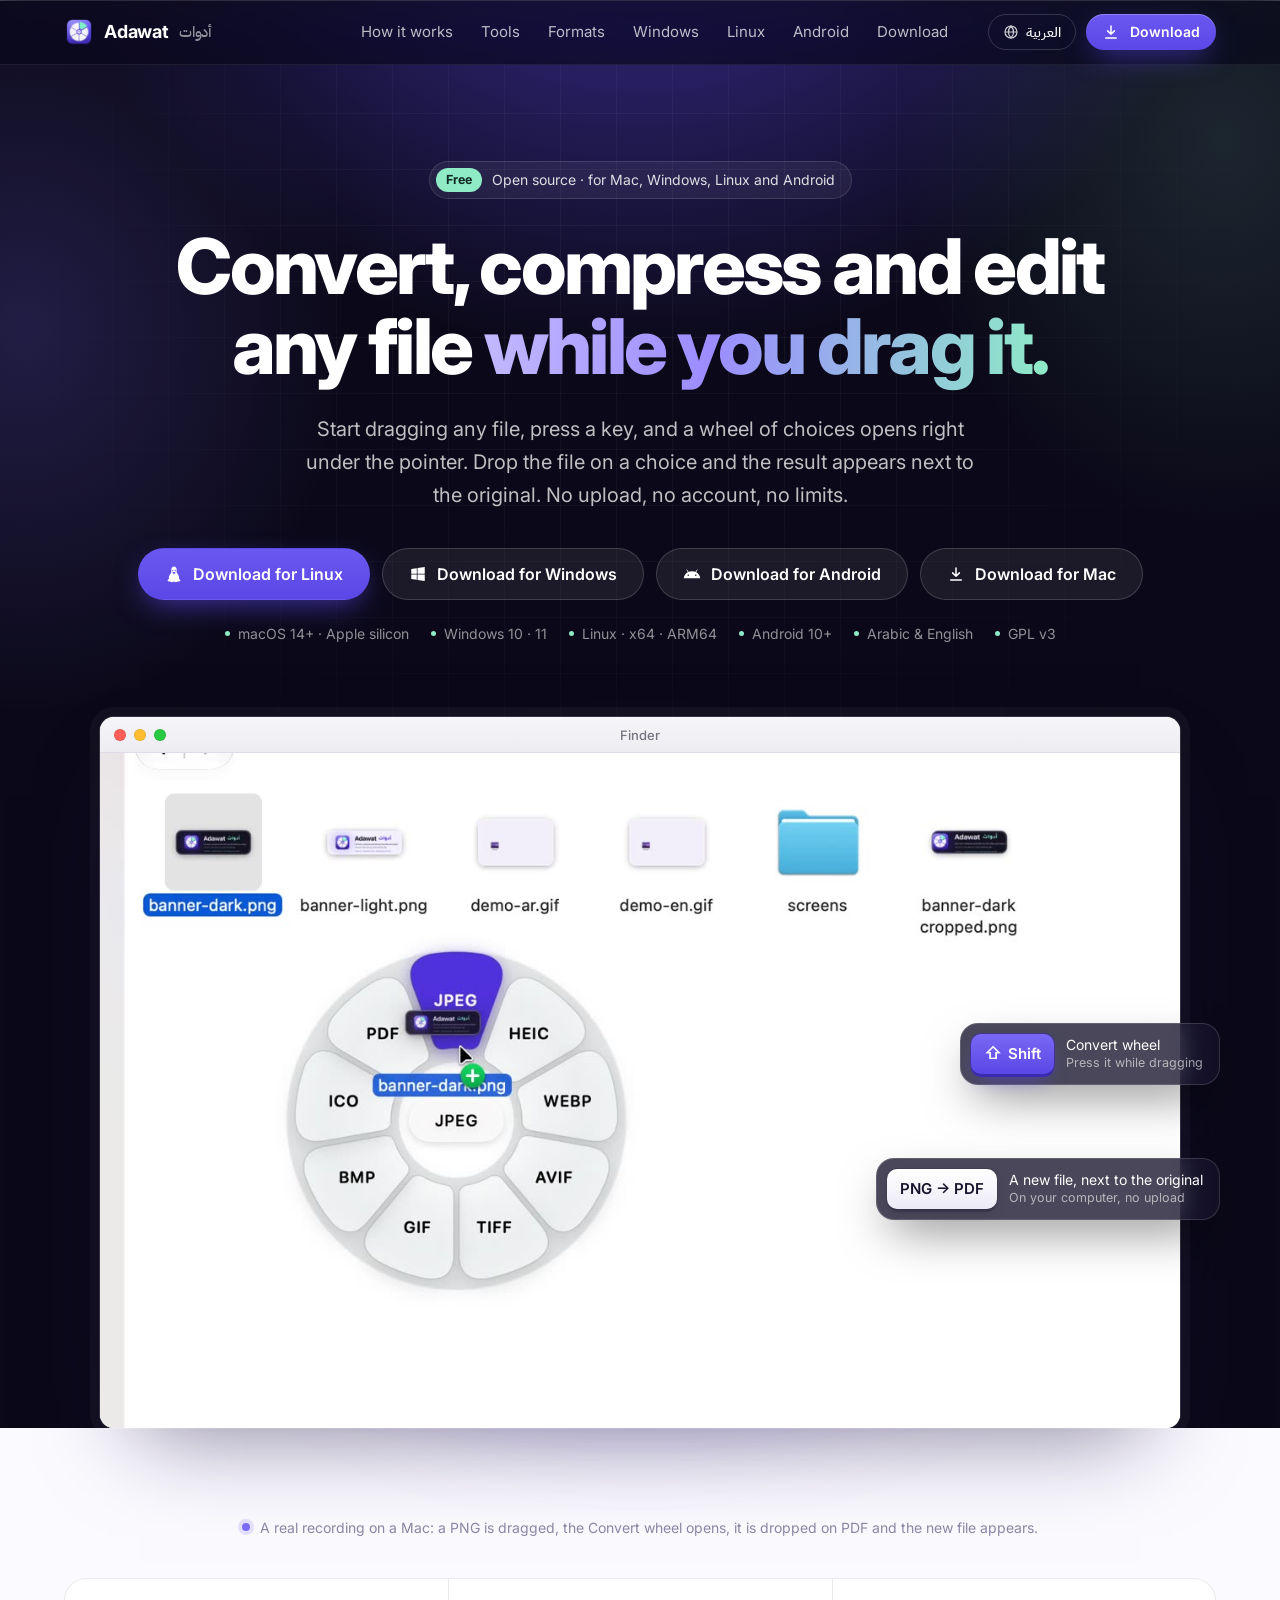
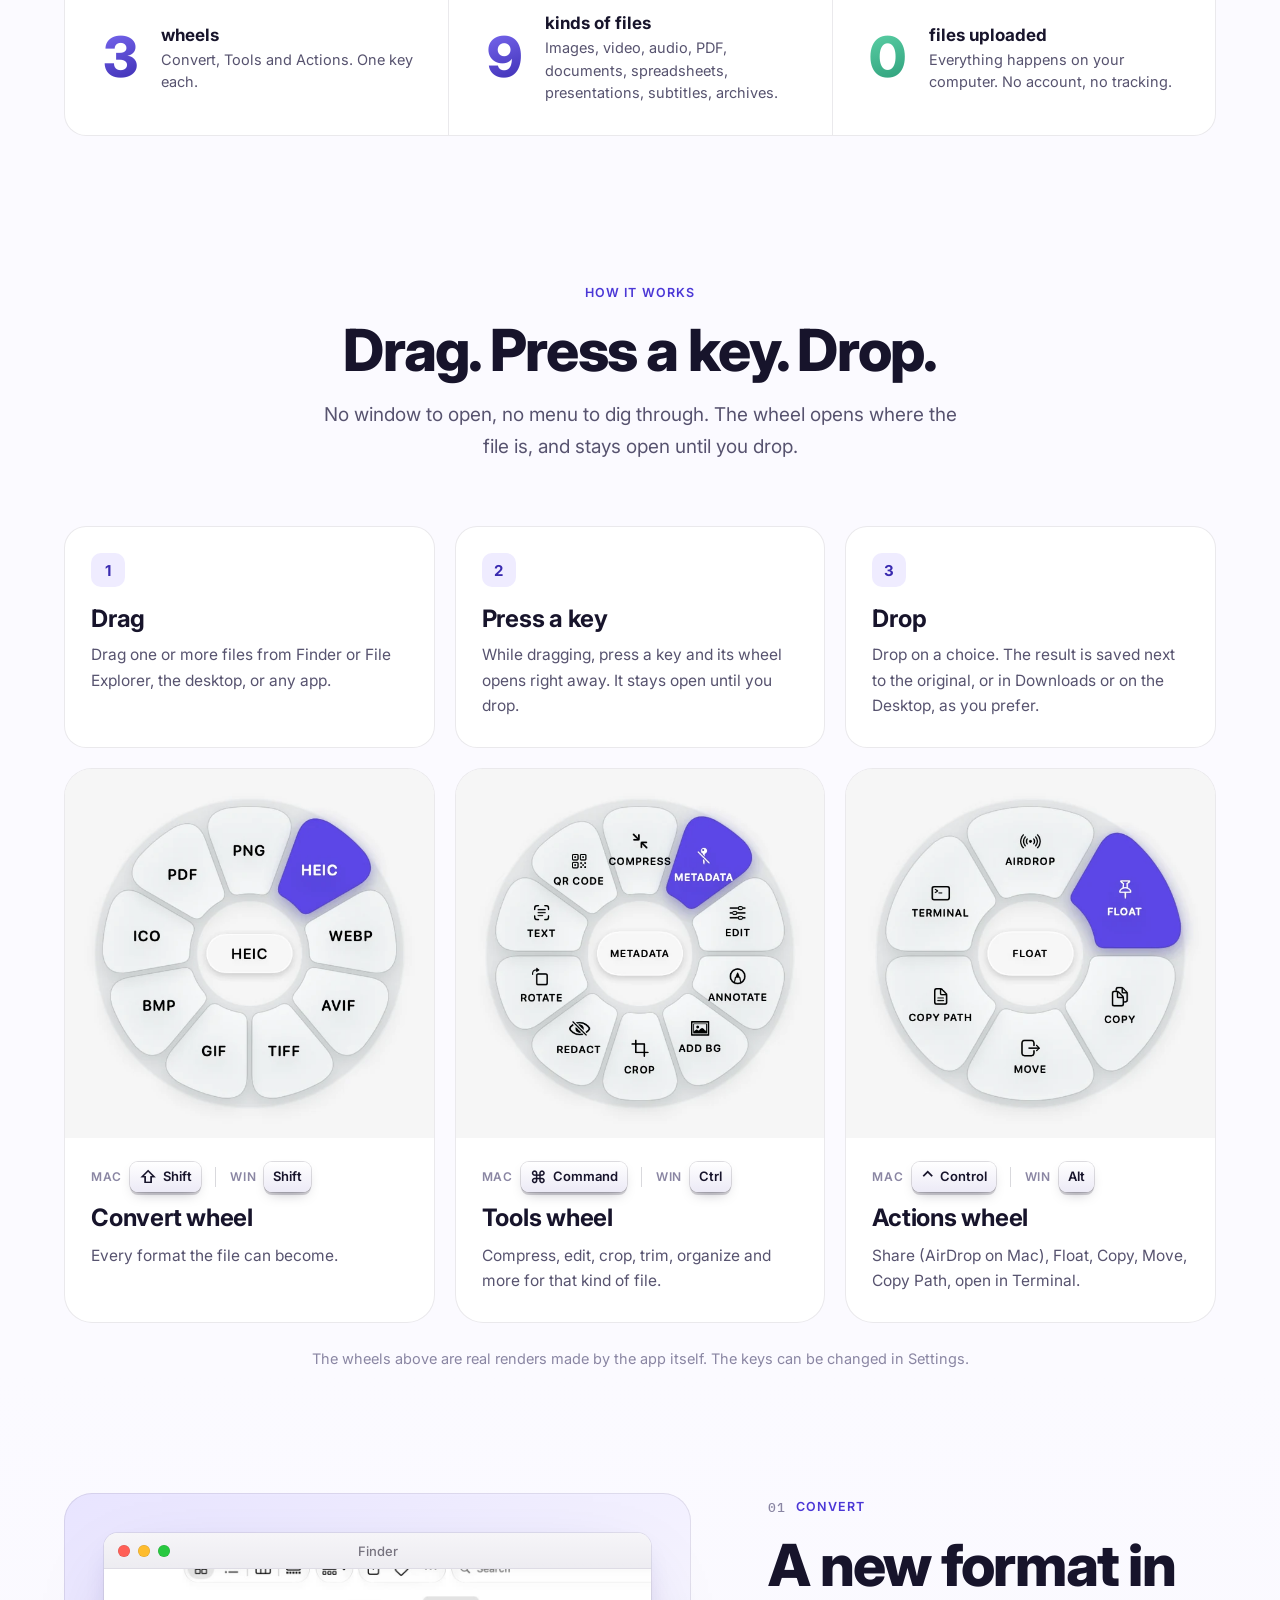
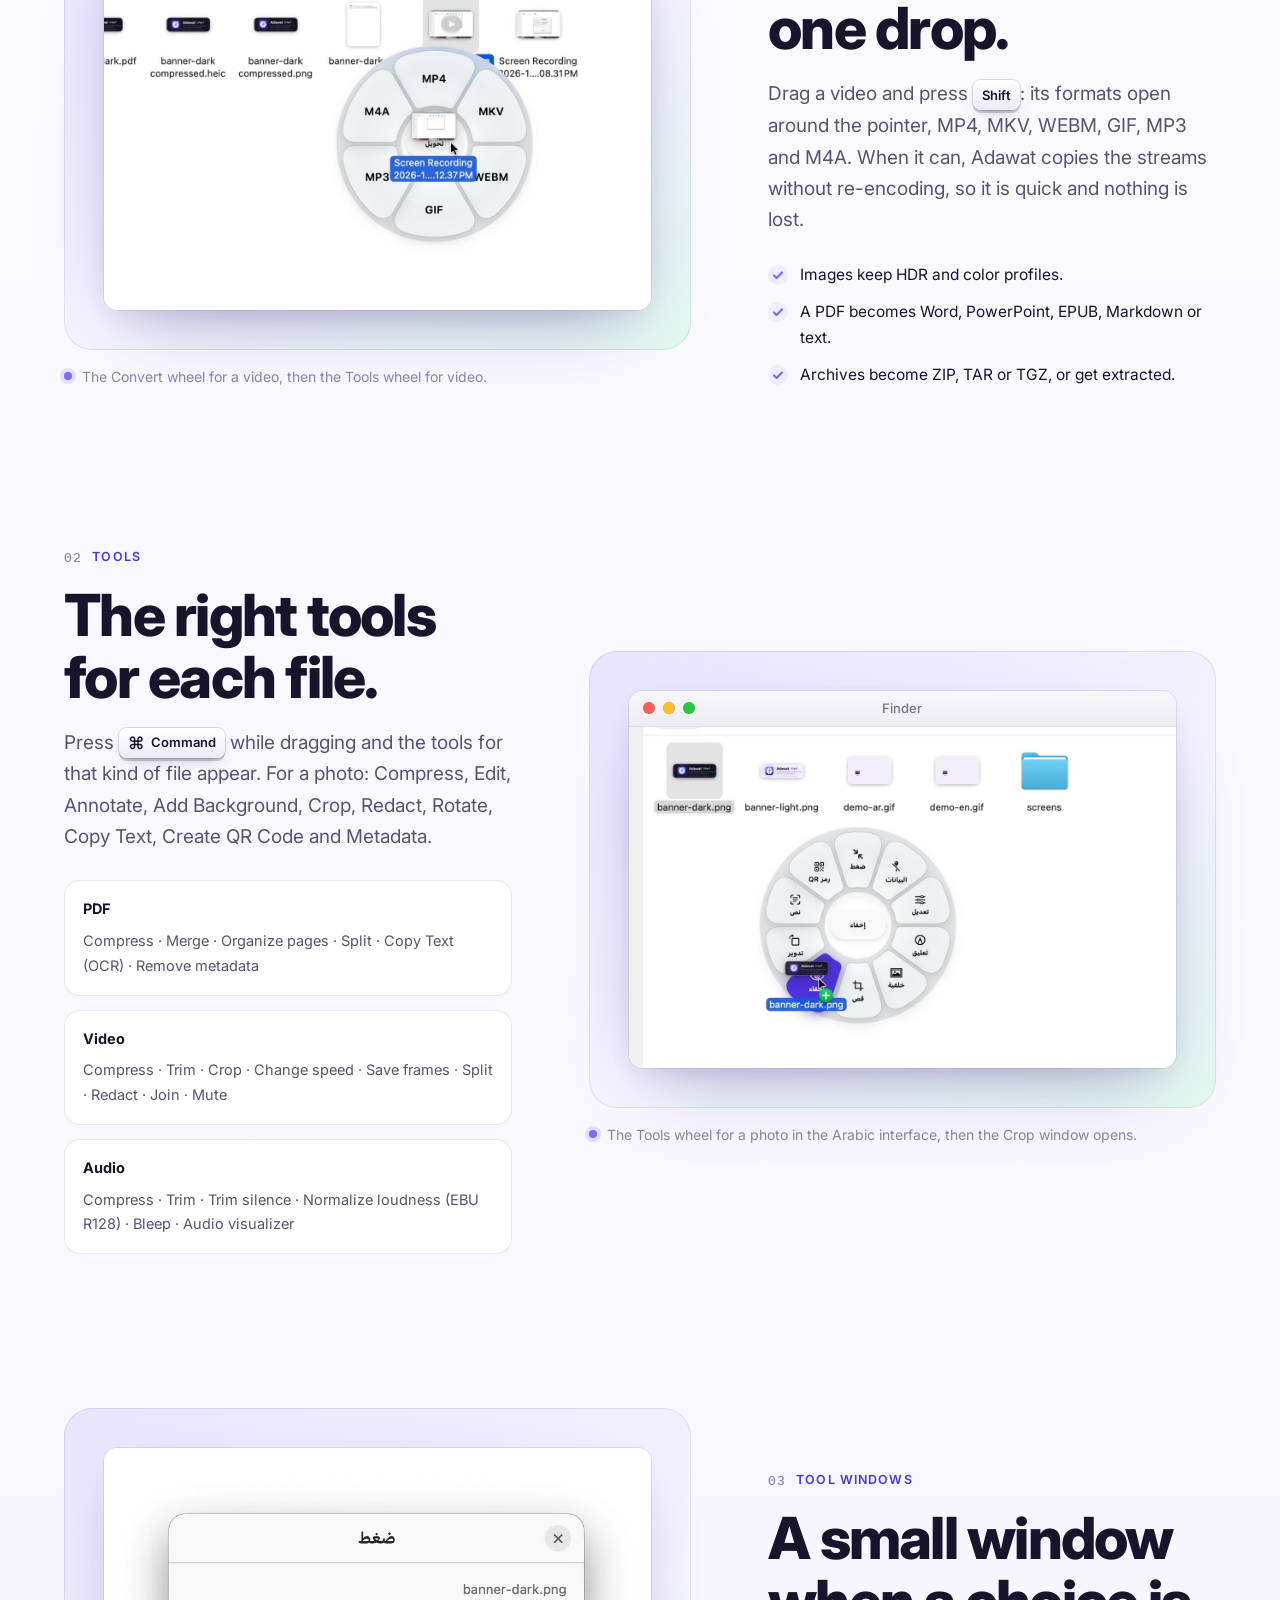
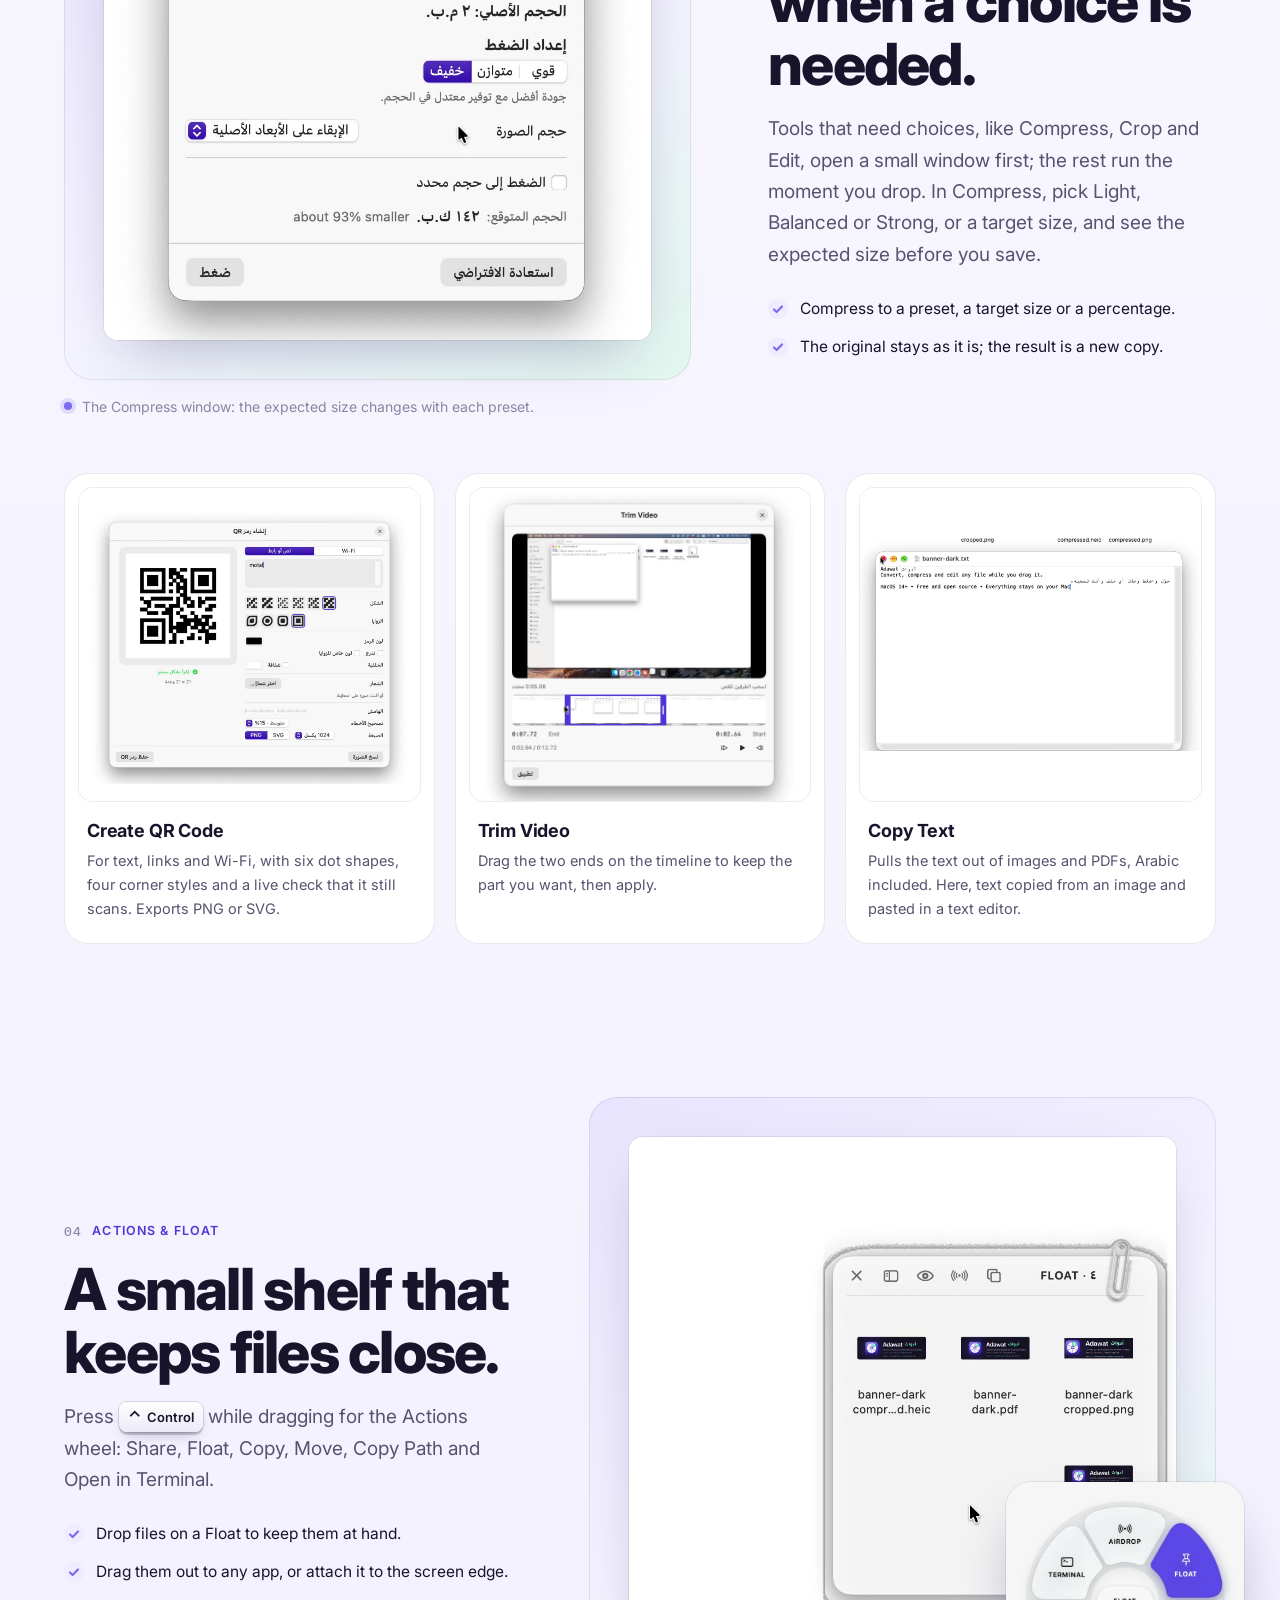
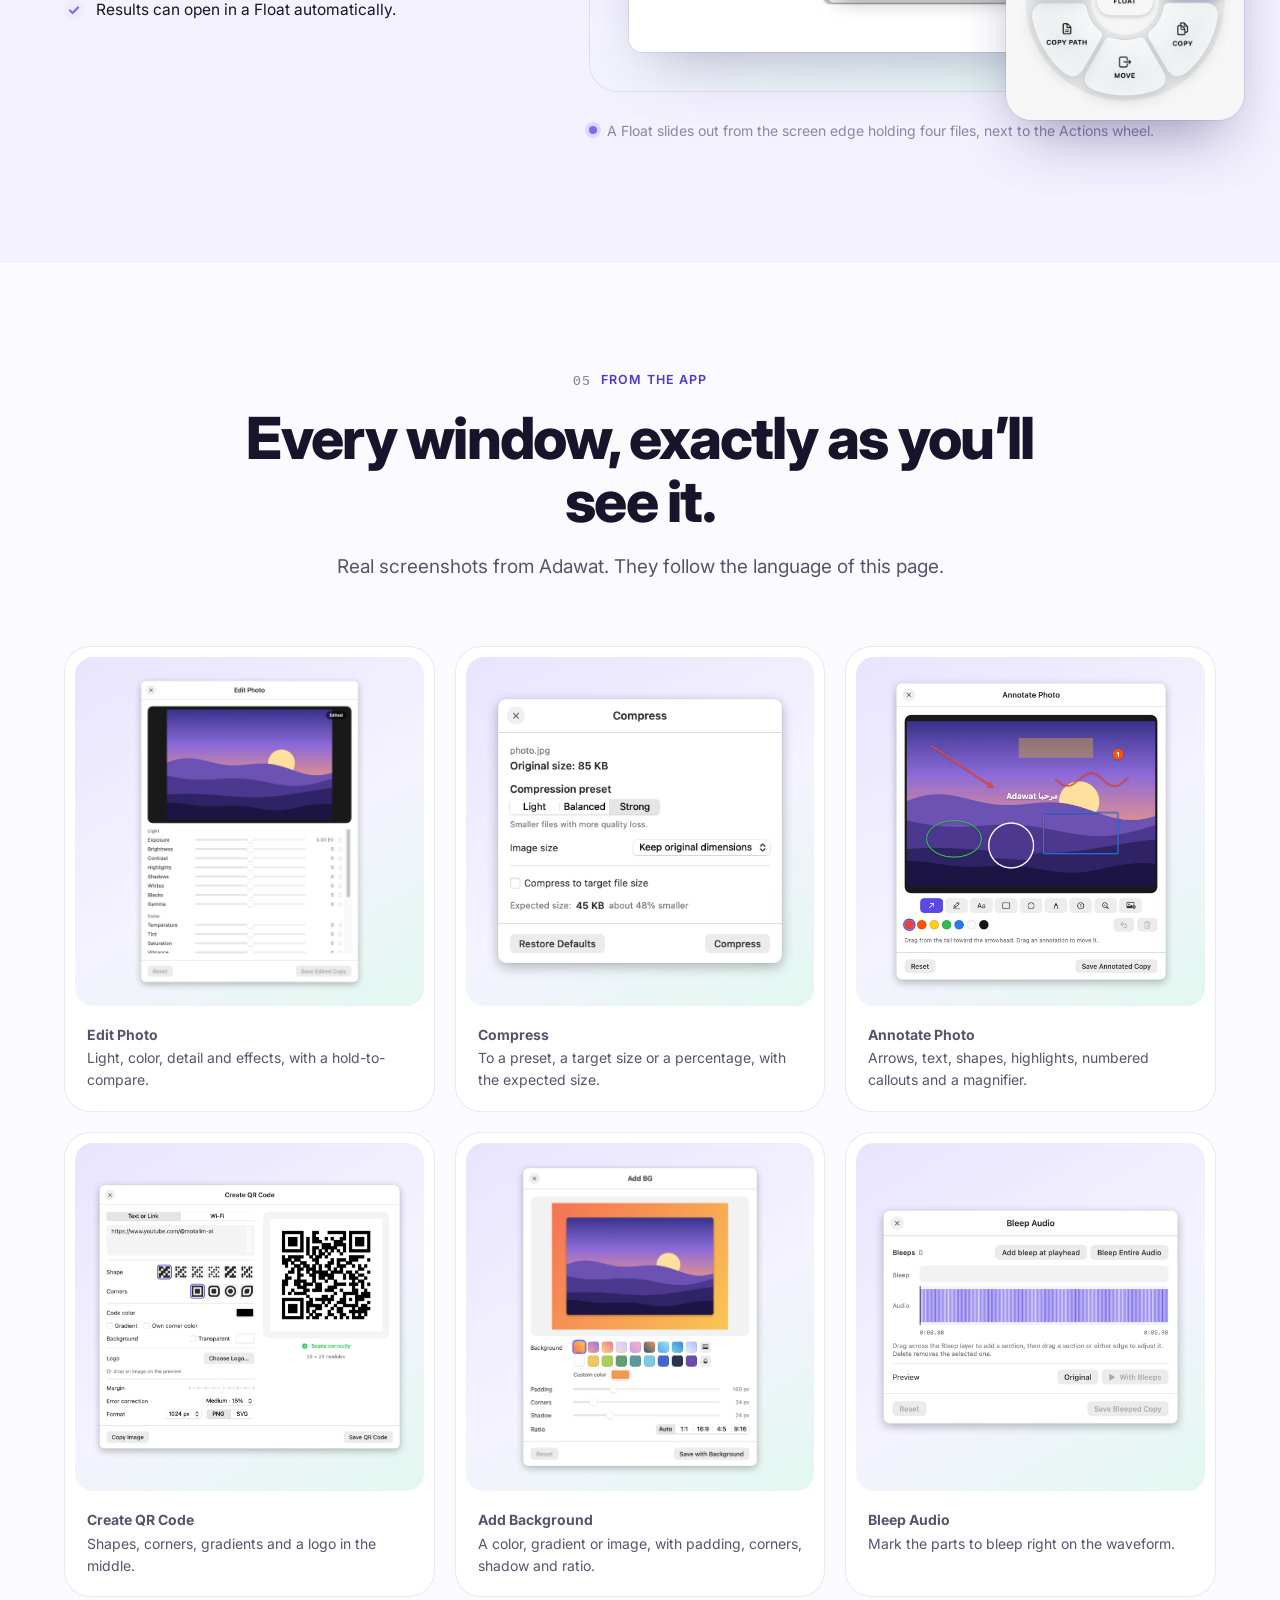
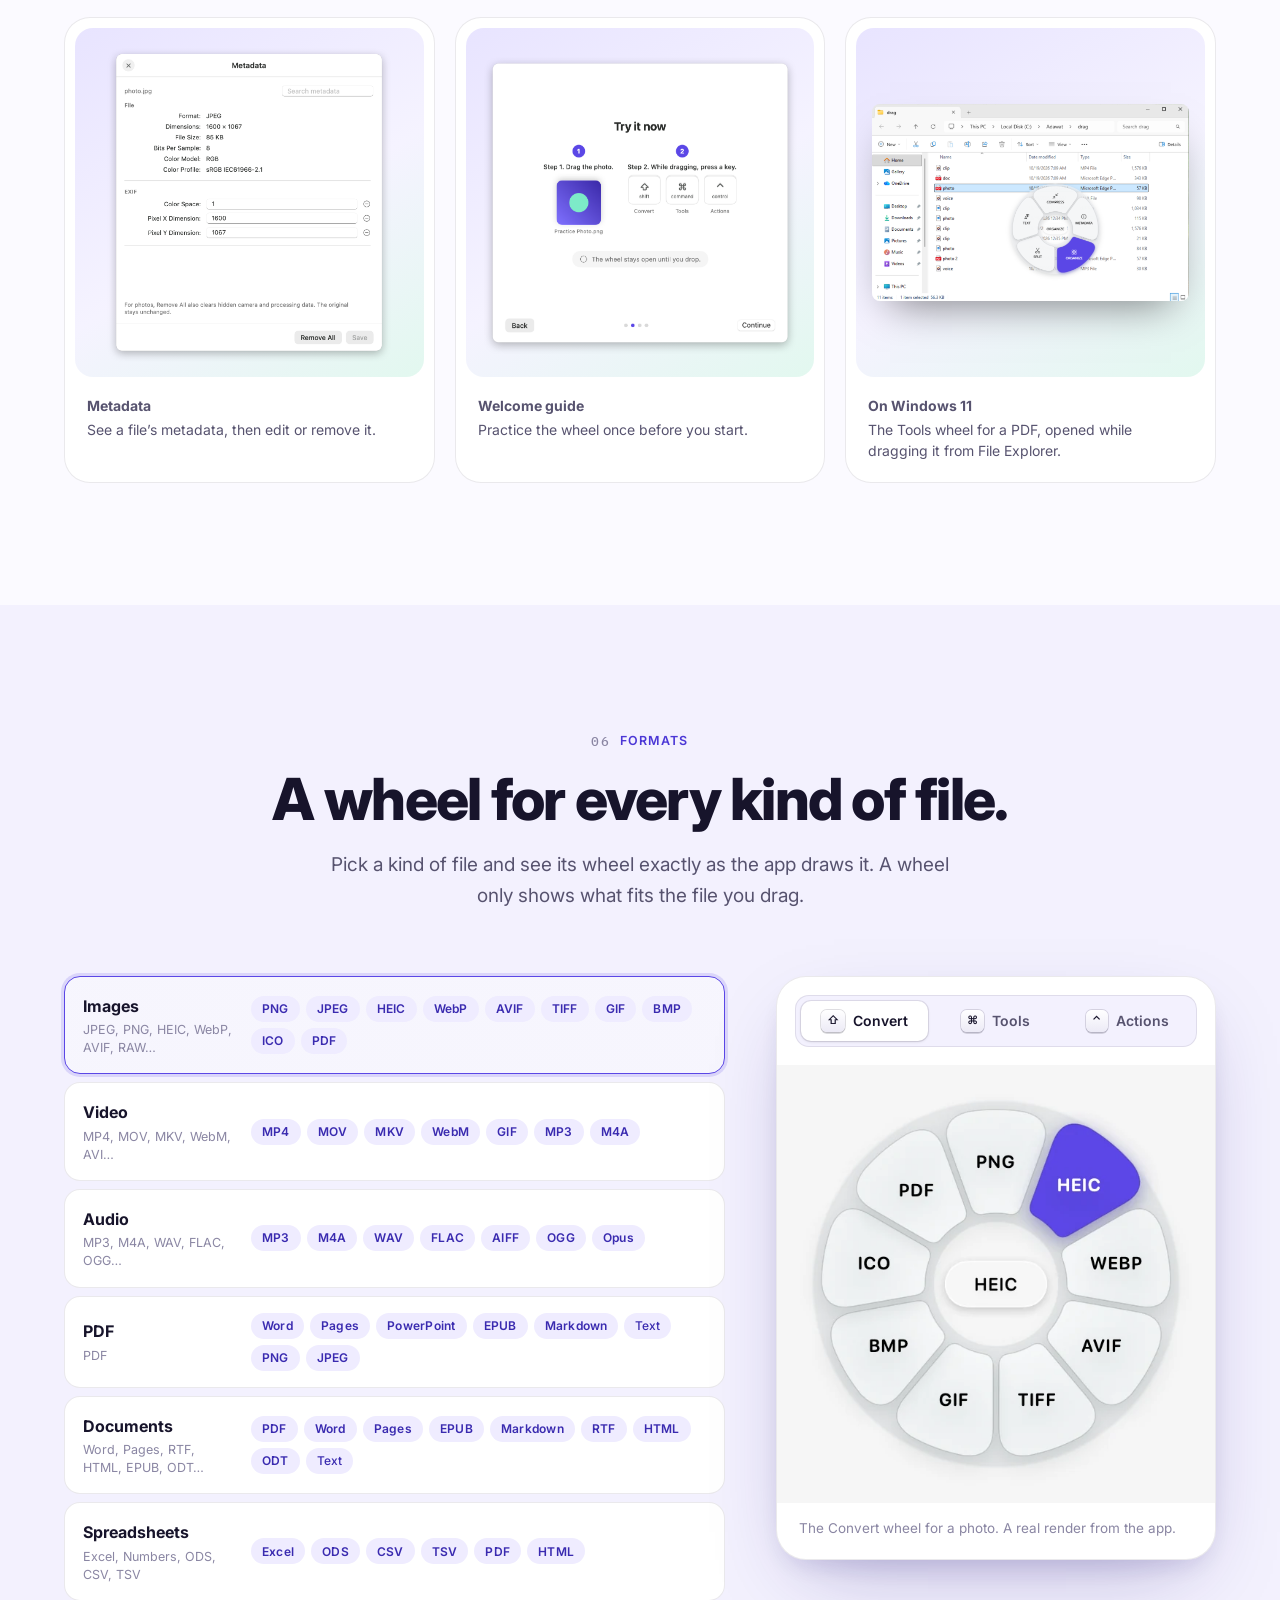
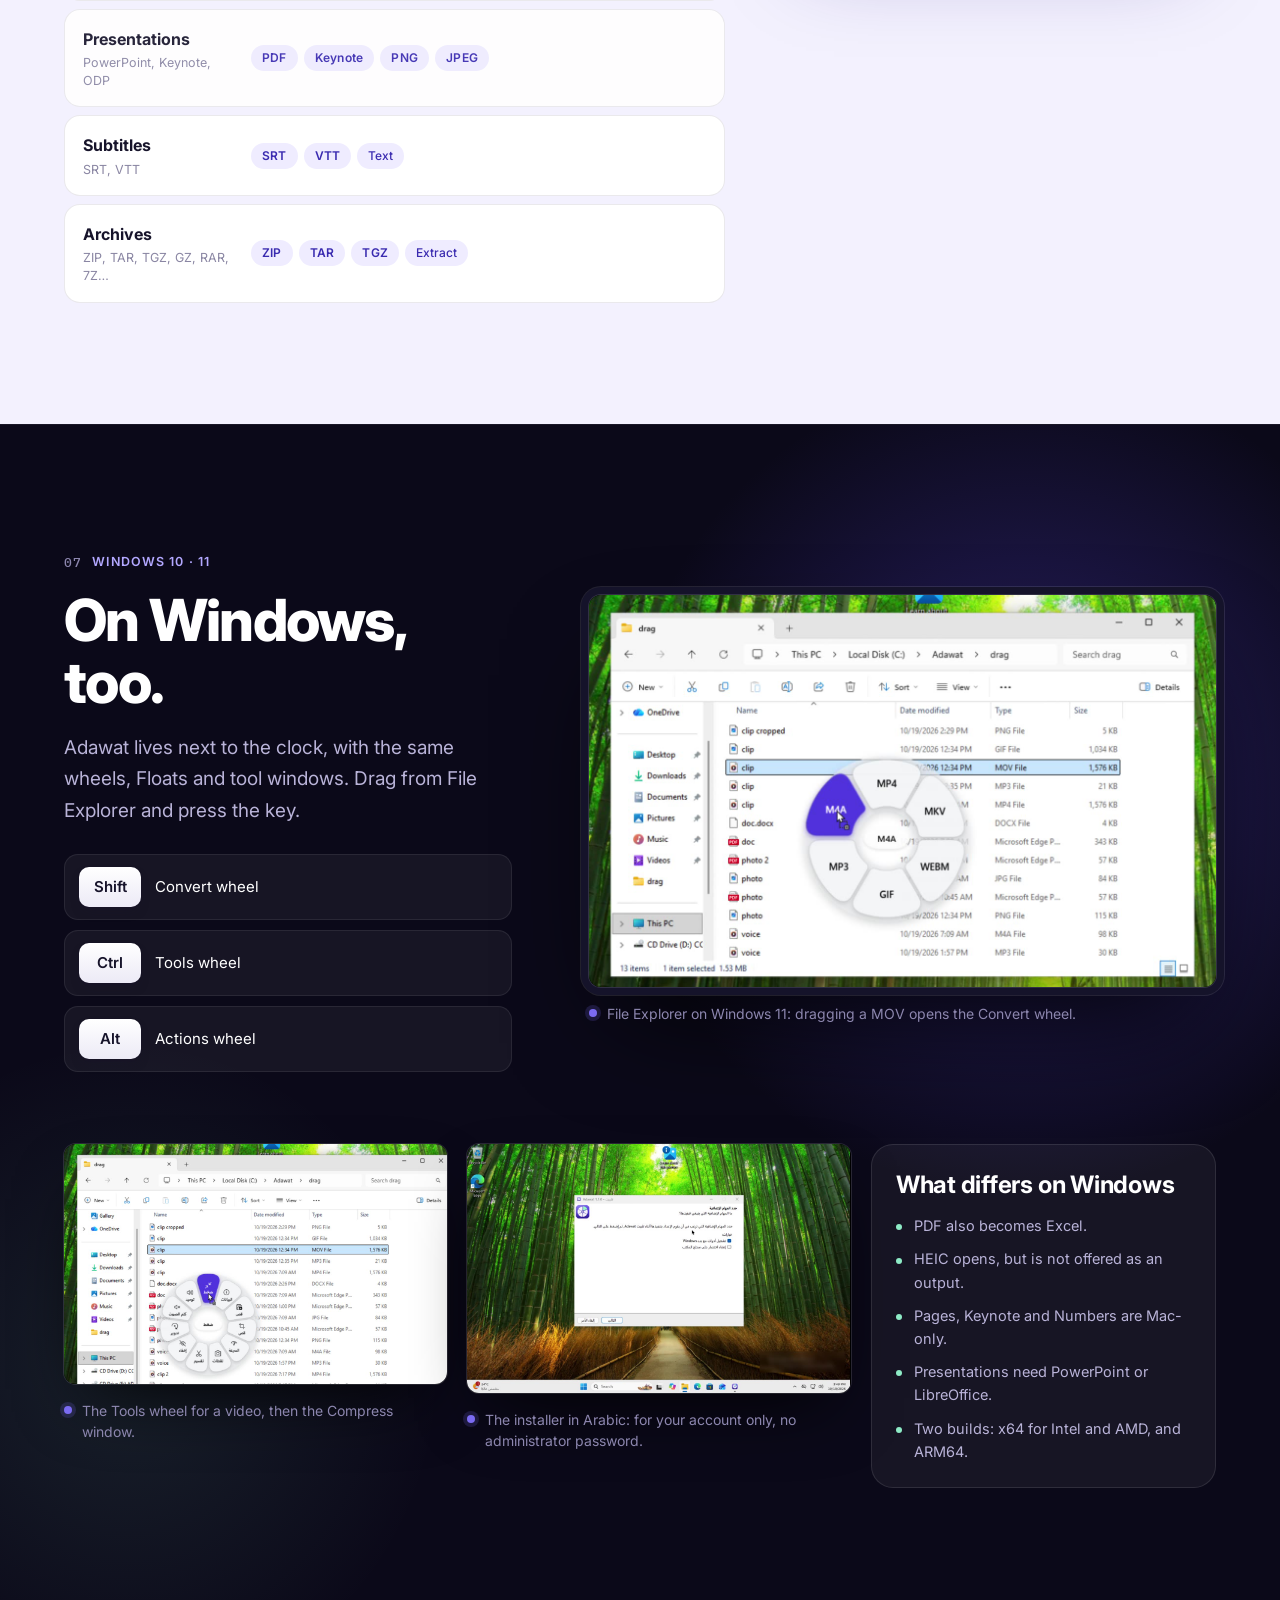
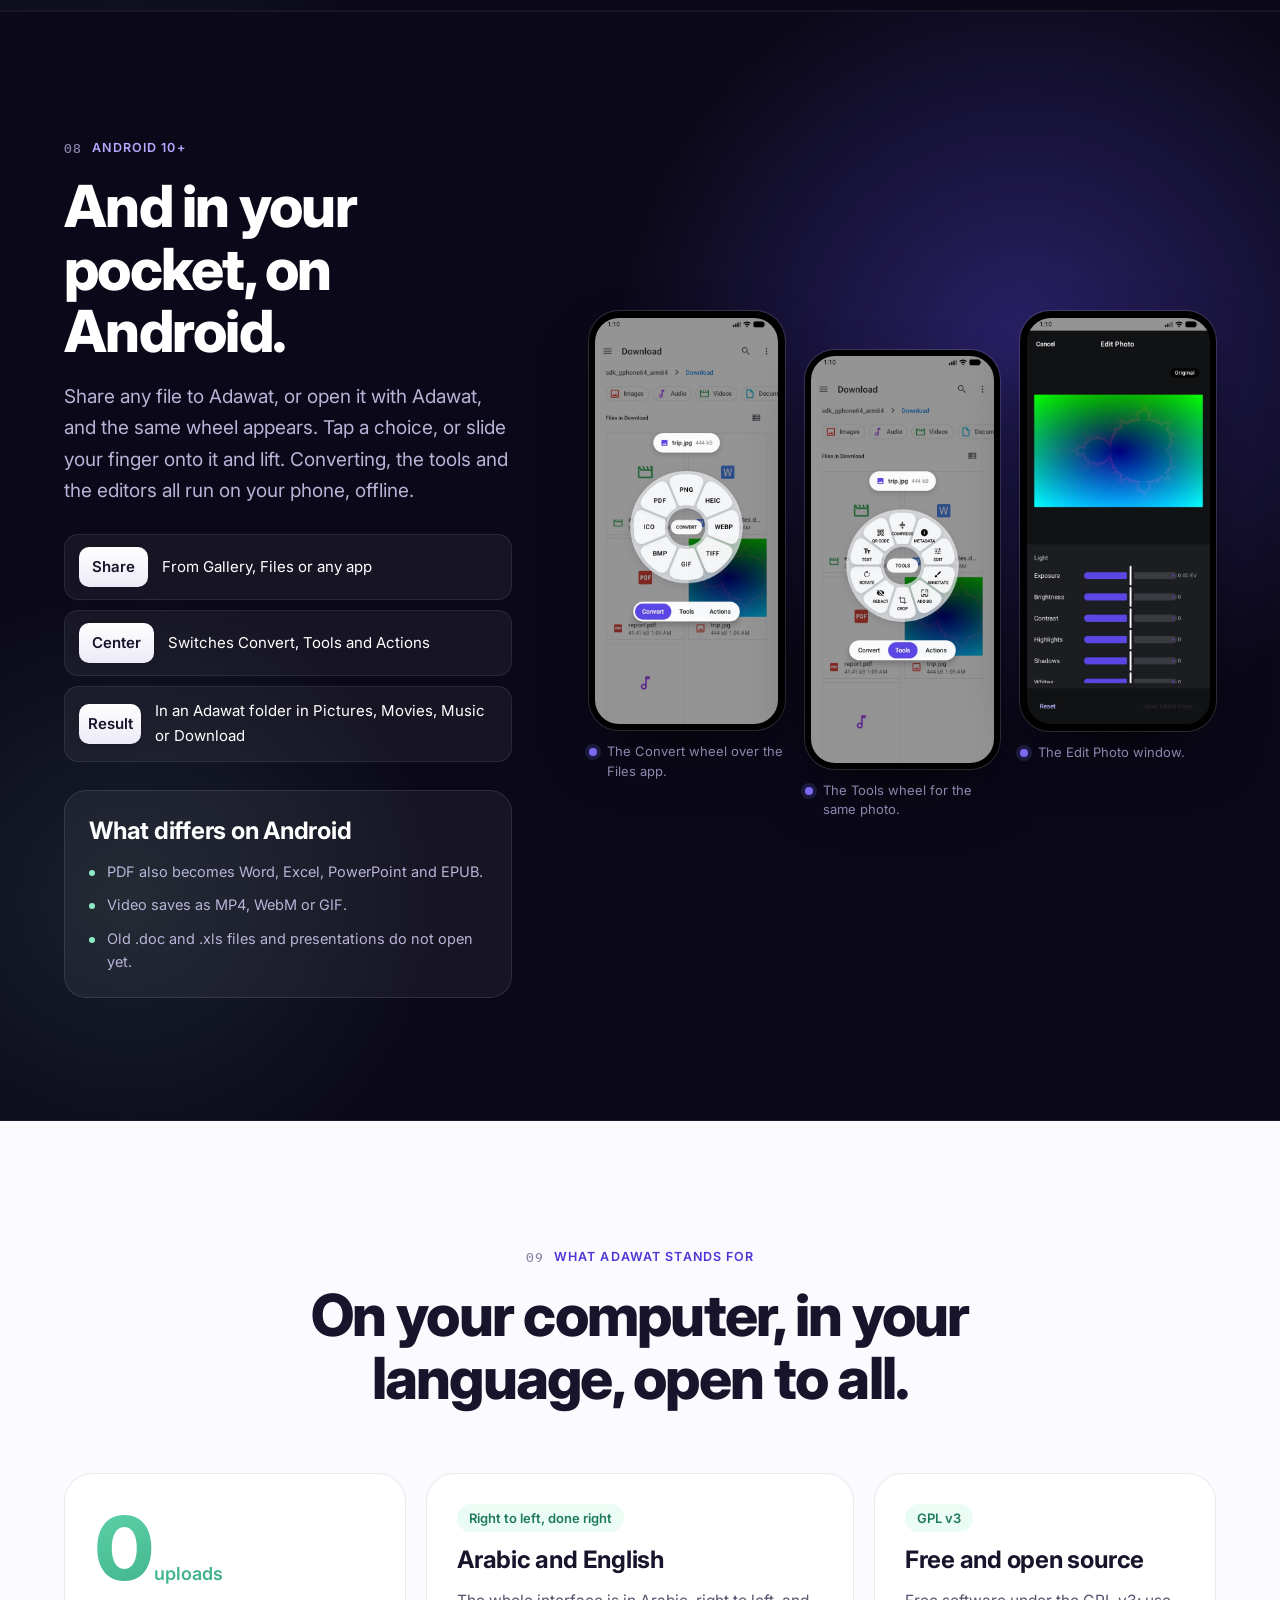
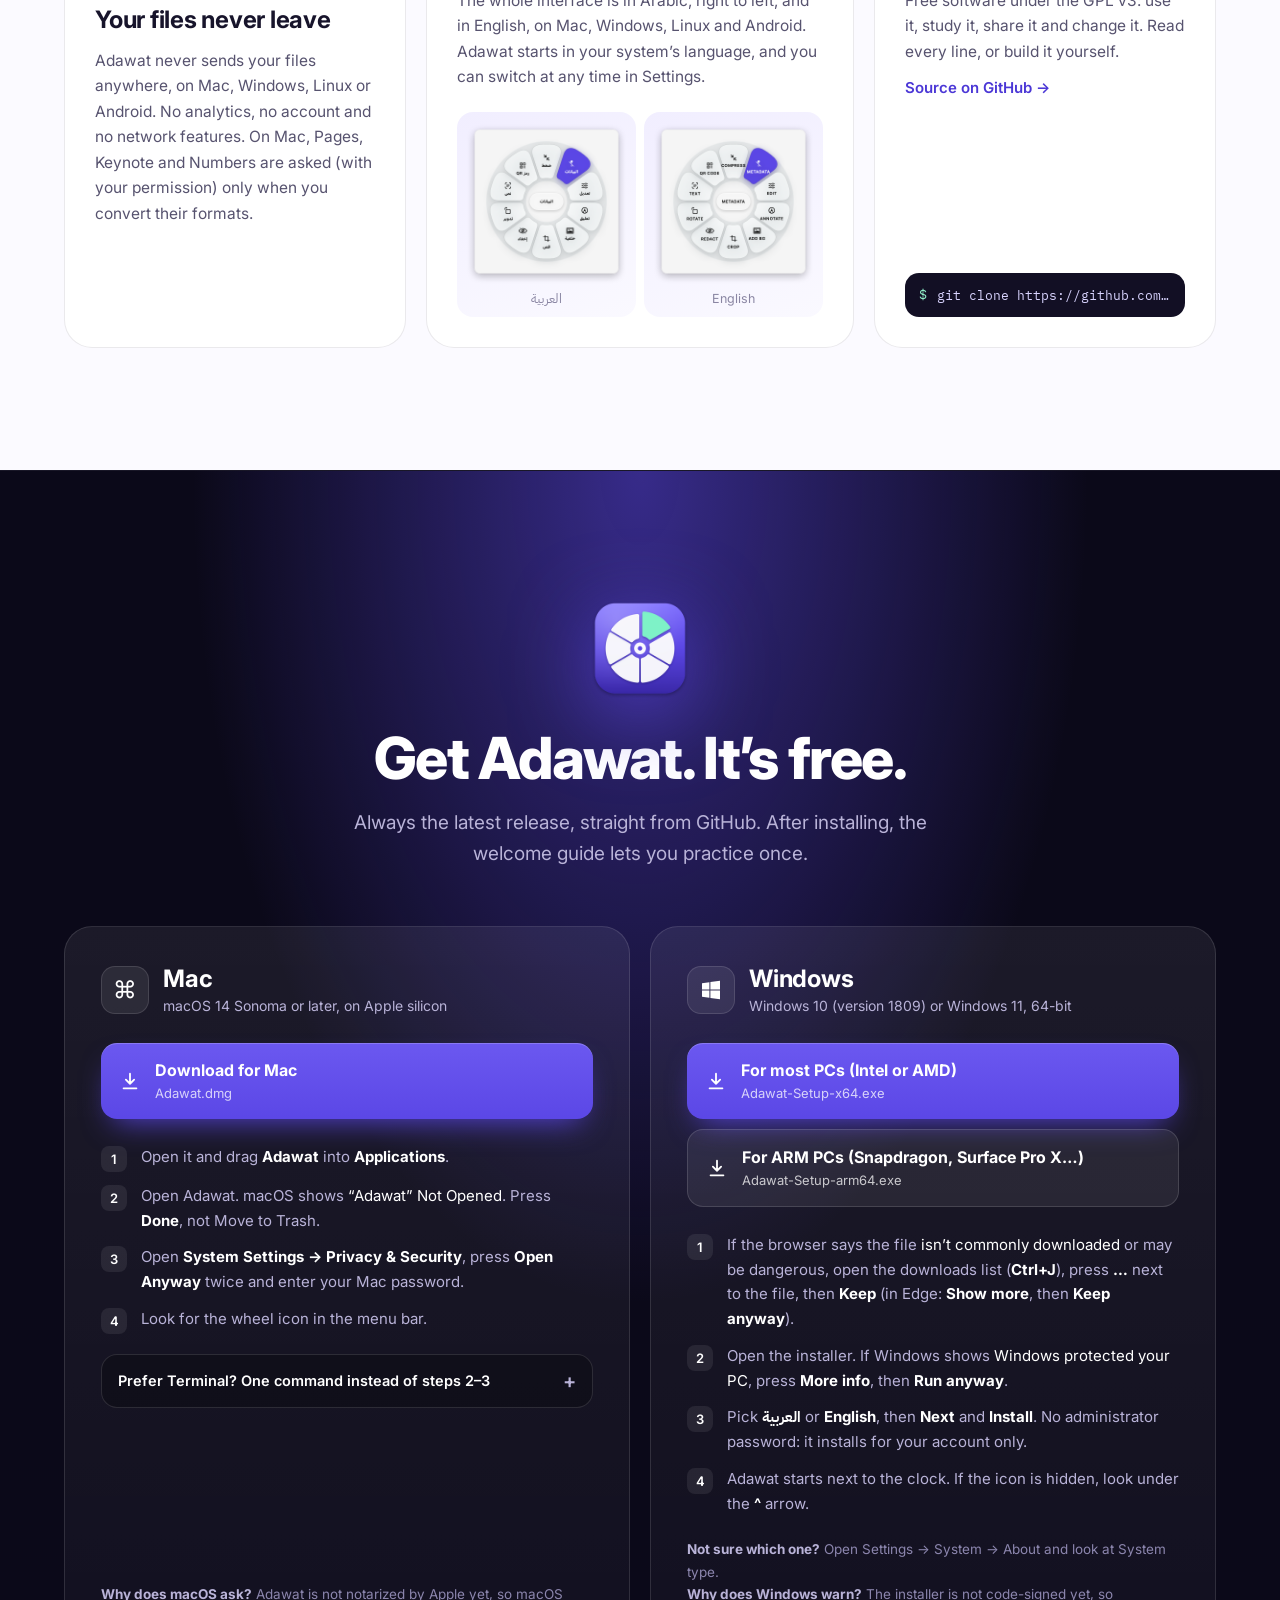
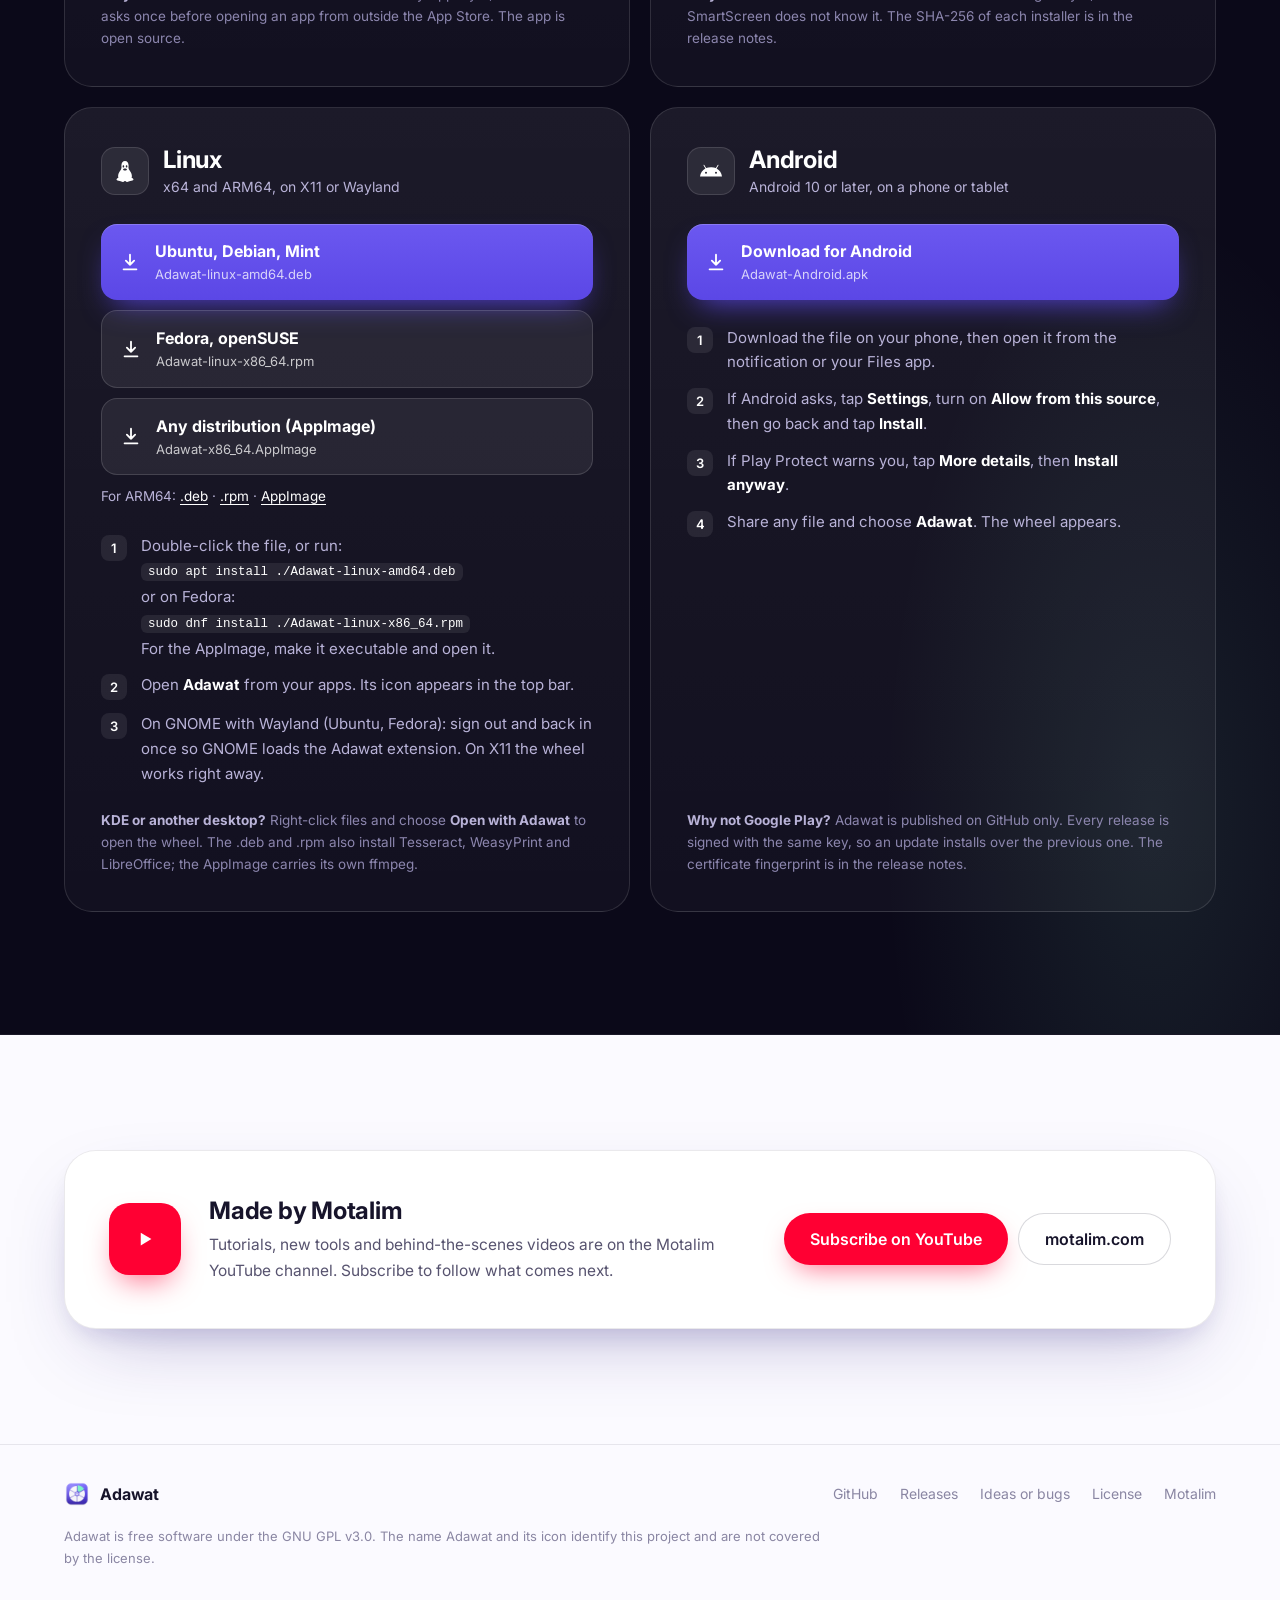
==== commit 3f541926: "Site and README: the Android app, its download and how to build it The site gets an Android download" ====
--- a/docs/index.html
+++ b/docs/index.html
@@ -4,11 +4,11 @@
 <meta charset="utf-8">
 <meta name="viewport" content="width=device-width, initial-scale=1, viewport-fit=cover">
 <title>أدوات · Adawat</title>
-<meta name="description" content="أدوات تطبيق مجاني ومفتوح المصدر للماك و Windows ولينكس: اسحب أي ملف واضغط مفتاحًا، فتظهر عجلة اختيارات تحت المؤشر. حوّل واضغط وعدّل ملفاتك على جهازك، بلا رفع ولا حساب. Adawat: convert, compress and edit any file while you drag it.">
+<meta name="description" content="أدوات تطبيق مجاني ومفتوح المصدر للماك و Windows ولينكس وأندرويد: اسحب أي ملف واضغط مفتاحًا، فتظهر عجلة اختيارات تحت المؤشر. حوّل واضغط وعدّل ملفاتك على جهازك، بلا رفع ولا حساب. Adawat: convert, compress and edit any file while you drag it.">
 <meta name="theme-color" content="#0B0919">
 <meta property="og:type" content="website">
 <meta property="og:title" content="Adawat · أدوات">
-<meta property="og:description" content="Convert, compress and edit any file while you drag it. Free and open source for Mac, Windows and Linux. حوّل واضغط وعدّل أي ملف وأنت تسحبه.">
+<meta property="og:description" content="Convert, compress and edit any file while you drag it. Free and open source for Mac, Windows, Linux and Android. حوّل واضغط وعدّل أي ملف وأنت تسحبه.">
 <meta property="og:url" content="https://motalim-ai.github.io/adawat/">
 <meta property="og:image" content="https://motalim-ai.github.io/adawat/media/banner-light.png">
 <meta property="og:image:width" content="3200">
@@ -30,7 +30,8 @@
   if(q.get('static')==='1'){d.classList.add('static')}
   else if(!reduce&&'IntersectionObserver' in window){d.classList.add('anim')}
   if(/Windows/i.test(navigator.userAgent)){d.classList.add('is-win')}
-  else if(/Linux|X11/i.test(navigator.userAgent)&&!/Android/i.test(navigator.userAgent)){d.classList.add('is-linux')}
+  else if(/Android/i.test(navigator.userAgent)){d.classList.add('is-android')}
+  else if(/Linux|X11/i.test(navigator.userAgent)){d.classList.add('is-linux')}
 })();
 </script>
 <style>
@@ -139,6 +140,8 @@
 .is-win .hero-cta .cta-win,.is-linux .hero-cta .cta-linux{background:linear-gradient(180deg,#6B58F0,#5B47E6);border-color:transparent;box-shadow:0 10px 30px -8px rgba(91,71,230,.75)}
 .is-linux .hero-cta .cta-mac{order:2;background:rgba(255,255,255,.07);box-shadow:none;border:1px solid rgba(255,255,255,.16)}
 .is-linux .hero-cta .cta-linux{order:-1}
+.is-android .hero-cta .cta-mac{order:2;background:rgba(255,255,255,.07);box-shadow:none;border:1px solid rgba(255,255,255,.16)}
+.is-android .hero-cta .cta-android{order:-1;background:linear-gradient(180deg,#6B58F0,#5B47E6);border-color:transparent;box-shadow:0 10px 30px -8px rgba(91,71,230,.75)}
 /* the note that appears once a download starts */
 .dl-note{display:none;margin-top:14px;padding:12px 14px;border-radius:14px;background:rgba(142,235,198,.10);border:1px solid rgba(142,235,198,.28);font-size:14px;line-height:1.6;color:rgba(255,255,255,.88)}
 .dl-note.on{display:block}
@@ -300,6 +303,14 @@
 .dcard li{font-size:14.5px;color:var(--muted);padding-inline-start:18px;position:relative;line-height:1.6}
 .dcard li::before{content:"";position:absolute;inset-inline-start:0;top:.7em;width:6px;height:6px;border-radius:50%;background:var(--mint)}
 
+/* android band */
+.phones{display:grid;grid-template-columns:repeat(3,1fr);gap:clamp(10px,1.6vw,20px);align-items:start}
+.phones figure:nth-child(2){margin-top:clamp(18px,3vw,40px)}
+.phone{border-radius:clamp(18px,2.4vw,30px);padding:clamp(4px,.5vw,7px);background:#000;box-shadow:0 0 0 1px rgba(255,255,255,.14),0 30px 70px -25px rgba(0,0,0,.9)}
+.phone img{display:block;width:100%;height:auto;border-radius:clamp(14px,2vw,24px)}
+.phones .cap{font-size:13px;margin-top:12px}
+.and-diff{margin-top:28px}
+
 /* principles */
 .pgrid{display:grid;grid-template-columns:1fr 1.25fr 1fr;gap:20px;margin-top:64px}
 .pcard{border-radius:28px;padding:30px;background:var(--surface);border:1px solid var(--line);display:flex;flex-direction:column;gap:12px;overflow:hidden}
@@ -322,8 +333,7 @@
 .dl{background:#0B0919;overflow:hidden;isolation:isolate;border-block:1px solid rgba(255,255,255,.06)}
 .dl::before{content:"";position:absolute;inset:0;z-index:-1;background:radial-gradient(50% 55% at 50% 0%,rgba(91,71,230,.55),transparent 70%),radial-gradient(30% 40% at 90% 90%,rgba(142,235,198,.10),transparent 70%)}
 .dl-icon{width:112px;height:112px;margin:0 auto 22px;filter:drop-shadow(0 18px 40px rgba(91,71,230,.7))}
-.dl-grid{display:grid;grid-template-columns:repeat(3,1fr);gap:20px;margin-top:56px}
-@media (max-width:1100px){.dl-grid{grid-template-columns:1fr 1fr}}
+.dl-grid{display:grid;grid-template-columns:1fr 1fr;gap:20px;margin-top:56px}
 .dlc{border-radius:28px;padding:clamp(24px,3vw,36px);background:linear-gradient(180deg,rgba(255,255,255,.07),rgba(255,255,255,.03));border:1px solid rgba(255,255,255,.12);display:flex;flex-direction:column}
 .dlc-head{display:flex;align-items:center;gap:14px}
 .os-ic{width:48px;height:48px;border-radius:14px;display:flex;align-items:center;justify-content:center;background:rgba(255,255,255,.08);border:1px solid rgba(255,255,255,.12);font-size:24px}
@@ -482,6 +492,7 @@
       <a href="#formats"><span class="ar">الصيغ</span><span class="en">Formats</span></a>
       <a href="#windows">Windows</a>
       <a href="#download-linux">Linux</a>
+      <a href="#android">Android</a>
       <a href="#download"><span class="ar">التحميل</span><span class="en">Download</span></a>
     </nav>
     <div class="nav-tools">
@@ -504,7 +515,7 @@
   <div class="hero-bg" aria-hidden="true"></div>
   <div class="wrap">
     <div class="hero-copy">
-      <div class="pill"><b><span class="ar">مجاني</span><span class="en">Free</span></b><span class="ar">ومفتوح المصدر · للماك و Windows ولينكس</span><span class="en">Open source · for Mac, Windows and Linux</span><!--ws--></div>
+      <div class="pill"><b><span class="ar">مجاني</span><span class="en">Free</span></b><span class="ar">ومفتوح المصدر · للماك و Windows ولينكس وأندرويد</span><span class="en">Open source · for Mac, Windows, Linux and Android</span><!--ws--></div>
       <h1>
         <span class="ar">حوّل واضغط وعدّل أي ملف<br class="brd"> <span class="glow-text">وأنت تسحبه.</span></span>
         <span class="en">Convert, compress and edit<br class="brd"> any file <span class="glow-text">while you drag it.</span></span>
@@ -526,12 +537,17 @@
           <svg viewBox="0 0 24 24" fill="currentColor" aria-hidden="true"><path d="M12 2c-2.2 0-3.6 1.9-3.6 4.6 0 1.4.4 2.4-.4 3.9-.9 1.6-2.9 3.6-2.9 6.6 0 .6.1 1.1.3 1.6-.8.4-1.9.9-1.9 1.8 0 1 1.6 1.2 3.3 1.5 1.1.2 2 .9 3 .9.8 0 1.4-.4 1.8-.9h.8c.4.5 1 .9 1.8.9 1 0 1.9-.7 3-.9 1.7-.3 3.3-.5 3.3-1.5 0-.9-1.1-1.4-1.9-1.8.2-.5.3-1 .3-1.6 0-3-2-5-2.9-6.6-.8-1.5-.4-2.5-.4-3.9C15.6 3.9 14.2 2 12 2zm-1.6 4.2c.5 0 .8.6.8 1.2s-.3 1.1-.8 1.1-.8-.5-.8-1.1.3-1.2.8-1.2zm3.2 0c.5 0 .8.6.8 1.2s-.3 1.1-.8 1.1-.8-.5-.8-1.1.3-1.2.8-1.2zM12 9.4c.9 0 2 .6 2 1.1 0 .4-1 1.1-2 1.1s-2-.7-2-1.1c0-.5 1.1-1.1 2-1.1z"/></svg>
           <span class="ar">تحميل لـ Linux</span><span class="en">Download for Linux</span>
         </a>
+        <a class="btn btn-ghost cta-android" href="https://github.com/motalim-ai/adawat/releases/latest/download/Adawat-Android.apk">
+          <svg viewBox="0 0 24 24" fill="currentColor" aria-hidden="true"><path d="M17.6 9.5l1.8-3.1a.4.4 0 0 0-.7-.4l-1.8 3.1A11 11 0 0 0 12 8.2c-1.8 0-3.4.3-4.9.9L5.3 6a.4.4 0 0 0-.7.4l1.8 3.1C3.4 11.1 1.4 14 1 17.5h22c-.4-3.5-2.4-6.4-5.4-8zM7 14.8a1 1 0 1 1 0-2 1 1 0 0 1 0 2zm10 0a1 1 0 1 1 0-2 1 1 0 0 1 0 2z"/></svg>
+          <span class="ar">تحميل لـ Android</span><span class="en">Download for Android</span>
+        </a>
       </div>
       <p class="dl-note" data-win-note role="status"><span class="ar"><b>بدأ التحميل.</b> إذا لم يظهر الملف أو قال المتصفح إنه <span class="ltr">“isn’t commonly downloaded”</span>، فافتح التنزيلات بـ <b>Ctrl+J</b>، واضغط <b>…</b> بجانب الملف ثم <b>Keep</b> (في Edge: <b>Show more</b> ثم <b>Keep anyway</b>). الملف آمن ومفتوح المصدر، لكنه غير موقّع رقميًا بعد.</span><span class="en"><b>Your download has started.</b> If nothing appears, or the browser says the file <em>isn’t commonly downloaded</em>, open your downloads with <b>Ctrl+J</b>, press <b>…</b> next to the file, then <b>Keep</b> (in Edge: <b>Show more</b>, then <b>Keep anyway</b>). The installer is open source but not code-signed yet.</span></p>
       <div class="hero-meta">
         <span>macOS 14+ · Apple silicon</span>
         <span>Windows 10 · 11</span>
         <span>Linux · x64 · ARM64</span>
+        <span><bdi dir="ltr">Android 10+</bdi></span>
         <span><span class="ar">عربي وإنجليزي</span><span class="en">Arabic &amp; English</span></span>
         <span>GPL v3</span>
       </div>
@@ -831,23 +847,63 @@
   </div>
 </section>
 
+<!-- ================= ANDROID ================= -->
+<section class="sec winband dark" id="android">
+  <div class="wrap">
+    <div class="win-grid">
+      <div class="copy">
+        <span class="eyebrow rv"><span class="n">08</span><bdi dir="ltr">Android 10+</bdi></span>
+        <h2 class="rv d1"><span class="ar">وفي جيبك على Android.</span><span class="en">And in your pocket, on Android.</span></h2>
+        <p class="lead rv d2"><span class="ar">شارك أي ملف إلى أدوات، أو افتحه به، فتظهر العجلة نفسها. المس اختيارًا، أو اسحب إصبعك إليه وارفعه. التحويل والأدوات ونوافذ التعديل كلها على هاتفك، بلا إنترنت.</span><span class="en">Share any file to Adawat, or open it with Adawat, and the same wheel appears. Tap a choice, or slide your finger onto it and lift. Converting, the tools and the editors all run on your phone, offline.</span></p>
+        <div class="keymap rv d3">
+          <div><span class="key"><span class="ar">مشاركة</span><span class="en">Share</span></span><span class="ar">من المعرض أو الملفات أو أي تطبيق</span><span class="en">From Gallery, Files or any app</span></div>
+          <div><span class="key"><span class="ar">المنتصف</span><span class="en">Center</span></span><span class="ar">بين التحويل والأدوات والإجراءات</span><span class="en">Switches Convert, Tools and Actions</span></div>
+          <div><span class="key"><span class="ar">النتيجة</span><span class="en">Result</span></span><span class="ar">في مجلد Adawat داخل الصور والأفلام والموسيقى والتنزيلات</span><span class="en">In an Adawat folder in Pictures, Movies, Music or Download</span></div>
+        </div>
+        <div class="dcard and-diff rv d3">
+          <h3><span class="ar">الفروق على Android</span><span class="en">What differs on Android</span></h3>
+          <ul>
+            <li><span class="ar">ملف PDF يتحول أيضًا إلى Word و Excel و PowerPoint و EPUB.</span><span class="en">PDF also becomes Word, Excel, PowerPoint and EPUB.</span></li>
+            <li><span class="ar">الفيديو يُحفظ بصيغة MP4 أو WebM أو GIF.</span><span class="en">Video saves as MP4, WebM or GIF.</span></li>
+            <li><span class="ar">ملفات <bdi dir="ltr">.doc</bdi> و <bdi dir="ltr">.xls</bdi> القديمة والعروض التقديمية لا تُفتح بعد.</span><span class="en">Old .doc and .xls files and presentations do not open yet.</span></li>
+          </ul>
+        </div>
+      </div>
+      <div class="phones">
+        <figure class="rv">
+          <div class="phone"><img class="ar" src="site/media/android-convert-ar.jpg" alt="عجلة التحويل لصورة على Android" width="540" height="1200" loading="lazy"><img class="en" src="site/media/android-convert-en.jpg" alt="The Convert wheel for a photo on Android" width="540" height="1200" loading="lazy"></div>
+          <figcaption class="cap"><span class="ar">عجلة التحويل فوق تطبيق الملفات.</span><span class="en">The Convert wheel over the Files app.</span></figcaption>
+        </figure>
+        <figure class="rv d1">
+          <div class="phone"><img class="ar" src="site/media/android-tools-ar.jpg" alt="عجلة الأدوات لصورة على Android" width="540" height="1200" loading="lazy"><img class="en" src="site/media/android-tools-en.jpg" alt="The Tools wheel for a photo on Android" width="540" height="1200" loading="lazy"></div>
+          <figcaption class="cap"><span class="ar">عجلة الأدوات للصورة نفسها.</span><span class="en">The Tools wheel for the same photo.</span></figcaption>
+        </figure>
+        <figure class="rv d2">
+          <div class="phone"><img class="ar" src="site/media/android-edit-ar.jpg" alt="نافذة تعديل الصورة على Android" width="540" height="1200" loading="lazy"><img class="en" src="site/media/android-edit-en.jpg" alt="The Edit Photo window on Android" width="540" height="1200" loading="lazy"></div>
+          <figcaption class="cap"><span class="ar">نافذة تعديل الصورة.</span><span class="en">The Edit Photo window.</span></figcaption>
+        </figure>
+      </div>
+    </div>
+  </div>
+</section>
+
 <!-- ================= PRINCIPLES ================= -->
 <section class="sec" id="principles">
   <div class="wrap">
     <div class="head-c">
-      <span class="eyebrow rv"><span class="n">08</span><span class="ar">مبادئ أدوات</span><span class="en">What Adawat stands for</span></span>
+      <span class="eyebrow rv"><span class="n">09</span><span class="ar">مبادئ أدوات</span><span class="en">What Adawat stands for</span></span>
       <h2 class="rv d1"><span class="ar">على جهازك، بلغتك، ومفتوح للجميع.</span><span class="en">On your computer, in your language, open to all.</span></h2>
     </div>
     <div class="pgrid">
       <article class="pcard rv">
         <div class="big">0<small> <span class="ar">ملفات تُرفع</span><span class="en">uploads</span></small></div>
         <h3><span class="ar">ملفاتك لا تغادر جهازك</span><span class="en">Your files never leave</span></h3>
-        <p><span class="ar">لا يرسل أدوات ملفاتك إلى أي مكان، لا على الماك ولا على Windows ولا على لينكس. لا تتبّع، ولا حساب، ولا أي ميزة تعمل عبر الإنترنت. وعلى الماك يستعين بـ Pages و Keynote و Numbers (بإذنك) فقط عند تحويل صيغها.</span><span class="en">Adawat never sends your files anywhere, on Mac, Windows or Linux. No analytics, no account and no network features. On Mac, Pages, Keynote and Numbers are asked (with your permission) only when you convert their formats.</span></p>
+        <p><span class="ar">لا يرسل أدوات ملفاتك إلى أي مكان، لا على الماك ولا على Windows ولا على لينكس ولا على أندرويد. لا تتبّع، ولا حساب، ولا أي ميزة تعمل عبر الإنترنت. وعلى الماك يستعين بـ Pages و Keynote و Numbers (بإذنك) فقط عند تحويل صيغها.</span><span class="en">Adawat never sends your files anywhere, on Mac, Windows, Linux or Android. No analytics, no account and no network features. On Mac, Pages, Keynote and Numbers are asked (with your permission) only when you convert their formats.</span></p>
       </article>
       <article class="pcard rv d1">
         <span class="badge"><span class="ar">من اليمين إلى اليسار</span><span class="en">Right to left, done right</span></span>
         <h3><span class="ar">بالعربية وبالإنجليزية</span><span class="en">Arabic and English</span></h3>
-        <p><span class="ar">الواجهة كلها بالعربية من اليمين إلى اليسار، وبالإنجليزية، على الماك و Windows ولينكس. يبدأ التطبيق بلغة جهازك، ويمكنك تغييرها في أي وقت من الإعدادات.</span><span class="en">The whole interface is in Arabic, right to left, and in English, on Mac, Windows and Linux. Adawat starts in your system’s language, and you can switch at any time in Settings.</span></p>
+        <p><span class="ar">الواجهة كلها بالعربية من اليمين إلى اليسار، وبالإنجليزية، على الماك و Windows ولينكس وأندرويد. يبدأ التطبيق بلغة جهازك، ويمكنك تغييرها في أي وقت من الإعدادات.</span><span class="en">The whole interface is in Arabic, right to left, and in English, on Mac, Windows, Linux and Android. Adawat starts in your system’s language, and you can switch at any time in Settings.</span></p>
         <div class="pair">
           <figure><img src="media/screens/ar-wheel-tools.png" alt="عجلة الأدوات بالعربية" loading="lazy" width="696" height="696"><figcaption>العربية</figcaption></figure>
           <figure><img src="media/screens/en-wheel-tools.png" alt="The Tools wheel in English" loading="lazy" width="696" height="696"><figcaption>English</figcaption></figure>
@@ -948,6 +1004,25 @@
           <li><span class="ar">على GNOME مع Wayland (Ubuntu و Fedora): سجّل الخروج ثم الدخول مرة واحدة ليحمّل GNOME إضافة أدوات. وعلى X11 تعمل العجلة مباشرة.</span><span class="en">On GNOME with Wayland (Ubuntu, Fedora): sign out and back in once so GNOME loads the Adawat extension. On X11 the wheel works right away.</span></li>
         </ol>
         <p class="why"><b><span class="ar">KDE أو سطح مكتب آخر؟</span><span class="en">KDE or another desktop?</span></b> <span class="ar">انقر الملفات بالزر الأيمن واختر <b>فتح بأدوات</b> لتظهر العجلة. ملفات .deb و .rpm تثبّت معها Tesseract و WeasyPrint و LibreOffice، والـ AppImage يحمل ffmpeg بداخله.</span><span class="en">Right-click files and choose <b>Open with Adawat</b> to open the wheel. The .deb and .rpm also install Tesseract, WeasyPrint and LibreOffice; the AppImage carries its own ffmpeg.</span></p>
+      </article>
+      <article class="dlc rv d3" id="download-android">
+        <div class="dlc-head">
+          <div class="os-ic" aria-hidden="true"><svg viewBox="0 0 24 24" fill="currentColor" aria-hidden="true"><path d="M17.6 9.5l1.8-3.1a.4.4 0 0 0-.7-.4l-1.8 3.1A11 11 0 0 0 12 8.2c-1.8 0-3.4.3-4.9.9L5.3 6a.4.4 0 0 0-.7.4l1.8 3.1C3.4 11.1 1.4 14 1 17.5h22c-.4-3.5-2.4-6.4-5.4-8zM7 14.8a1 1 0 1 1 0-2 1 1 0 0 1 0 2zm10 0a1 1 0 1 1 0-2 1 1 0 0 1 0 2z"/></svg></div>
+          <div><h3>Android</h3><small><span class="ar">Android 10 أو أحدث، على الهاتف أو الجهاز اللوحي</span><span class="en">Android 10 or later, on a phone or tablet</span></small></div>
+        </div>
+        <div class="dl-btns">
+          <a class="dl-btn" href="https://github.com/motalim-ai/adawat/releases/latest/download/Adawat-Android.apk">
+            <svg viewBox="0 0 24 24" fill="none" stroke="currentColor" stroke-width="2" stroke-linecap="round" stroke-linejoin="round" aria-hidden="true"><path d="M12 4v11m0 0l-4.5-4.5M12 15l4.5-4.5M5 20h14"/></svg>
+            <span><b><span class="ar">تحميل لـ Android</span><span class="en">Download for Android</span></b><small>Adawat-Android.apk</small></span>
+          </a>
+        </div>
+        <ol class="isteps">
+          <li><span class="ar">حمّل الملف على هاتفك، ثم افتحه من الإشعار أو من تطبيق الملفات.</span><span class="en">Download the file on your phone, then open it from the notification or your Files app.</span></li>
+          <li><span class="ar">إذا طلب Android الإذن، فاضغط <b>الإعدادات</b> وفعّل <b>السماح من هذا المصدر</b>، ثم ارجع واضغط <b>تثبيت</b>.</span><span class="en">If Android asks, tap <b>Settings</b>, turn on <b>Allow from this source</b>, then go back and tap <b>Install</b>.</span></li>
+          <li><span class="ar">إذا نبّهك Play Protect، فاضغط <b>مزيد من التفاصيل</b> ثم <b>التثبيت على أي حال</b>.</span><span class="en">If Play Protect warns you, tap <b>More details</b>, then <b>Install anyway</b>.</span></li>
+          <li><span class="ar">شارك أي ملف واختر <b>أدوات</b>، فتظهر العجلة.</span><span class="en">Share any file and choose <b>Adawat</b>. The wheel appears.</span></li>
+        </ol>
+        <p class="why"><b><span class="ar">لماذا ليس على Google Play؟</span><span class="en">Why not Google Play?</span></b> <span class="ar">أدوات يُنشر على GitHub فقط. كل إصدار موقّع بالمفتاح نفسه، فيُثبَّت التحديث فوق السابق دون حذفه. بصمة الشهادة مكتوبة في صفحة الإصدار.</span><span class="en">Adawat is published on GitHub only. Every release is signed with the same key, so an update installs over the previous one. The certificate fingerprint is in the release notes.</span></p>
       </article>
     </div>
   </div>
